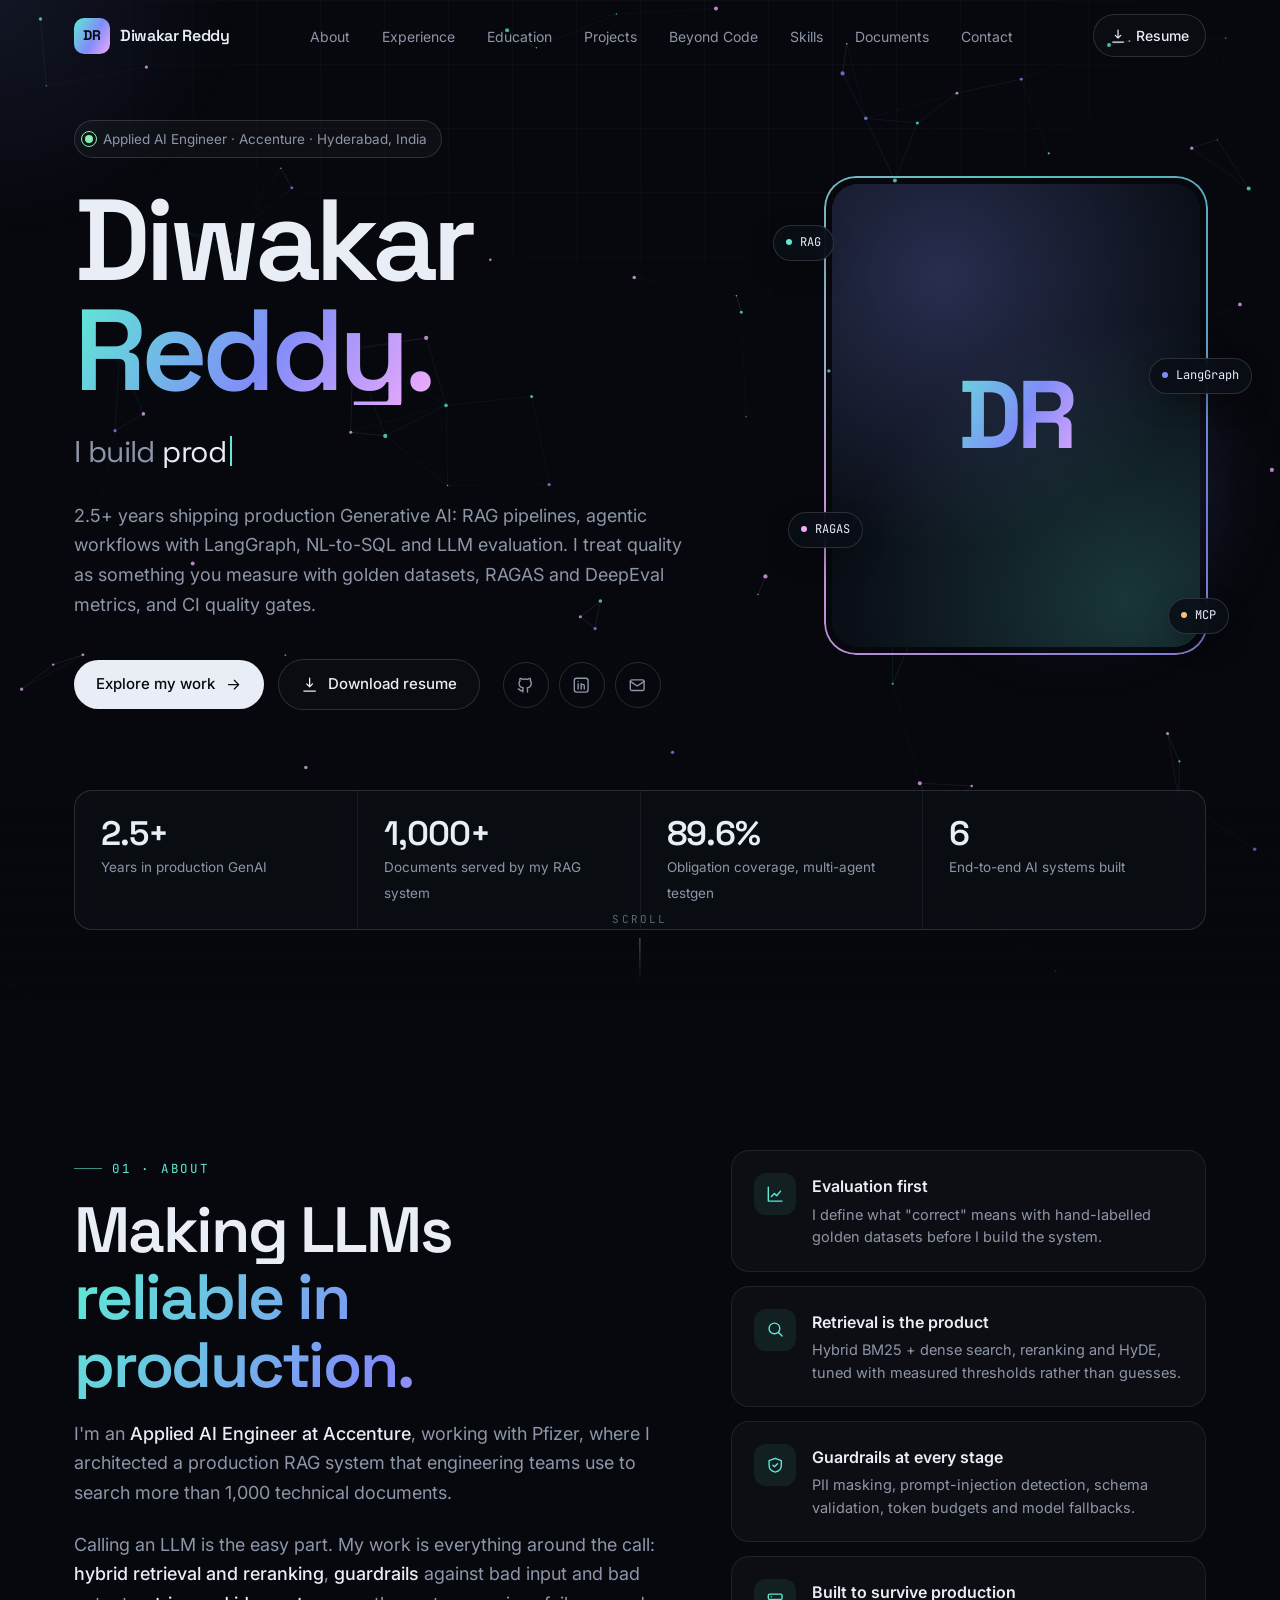
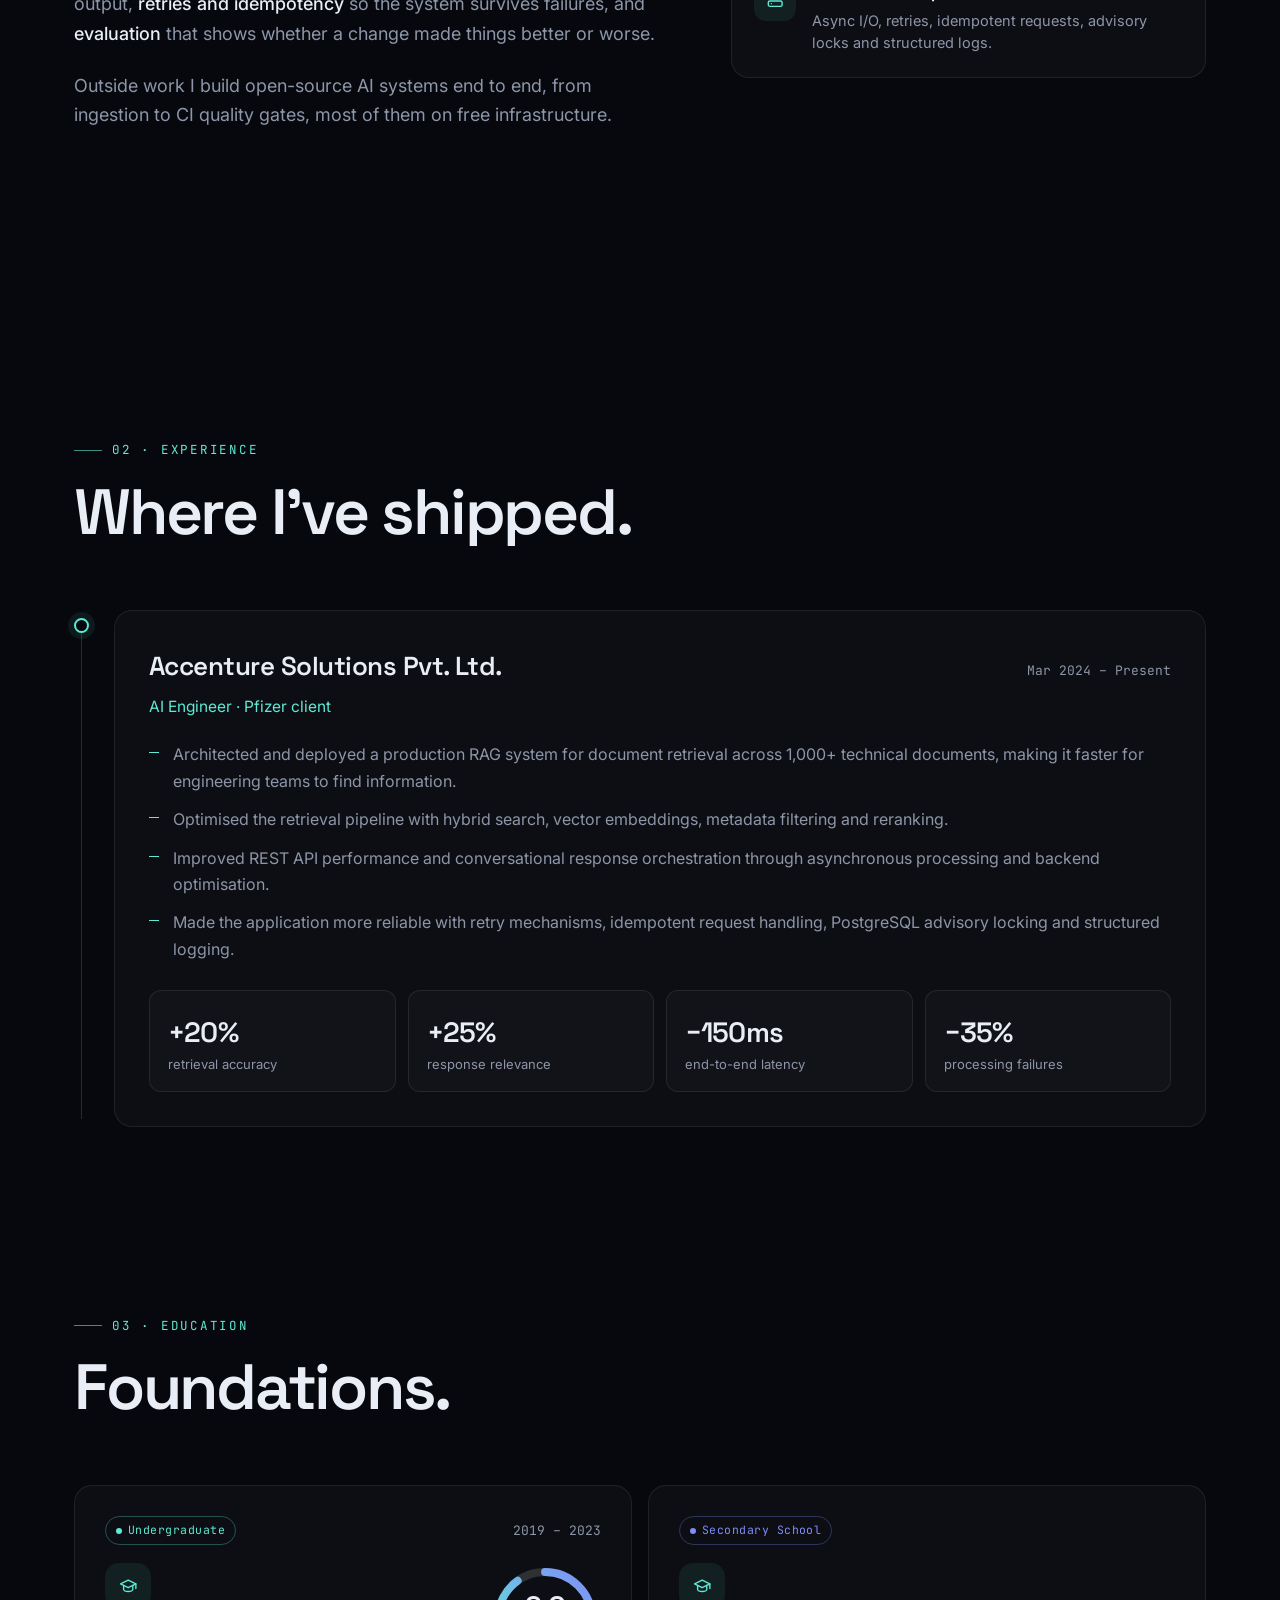
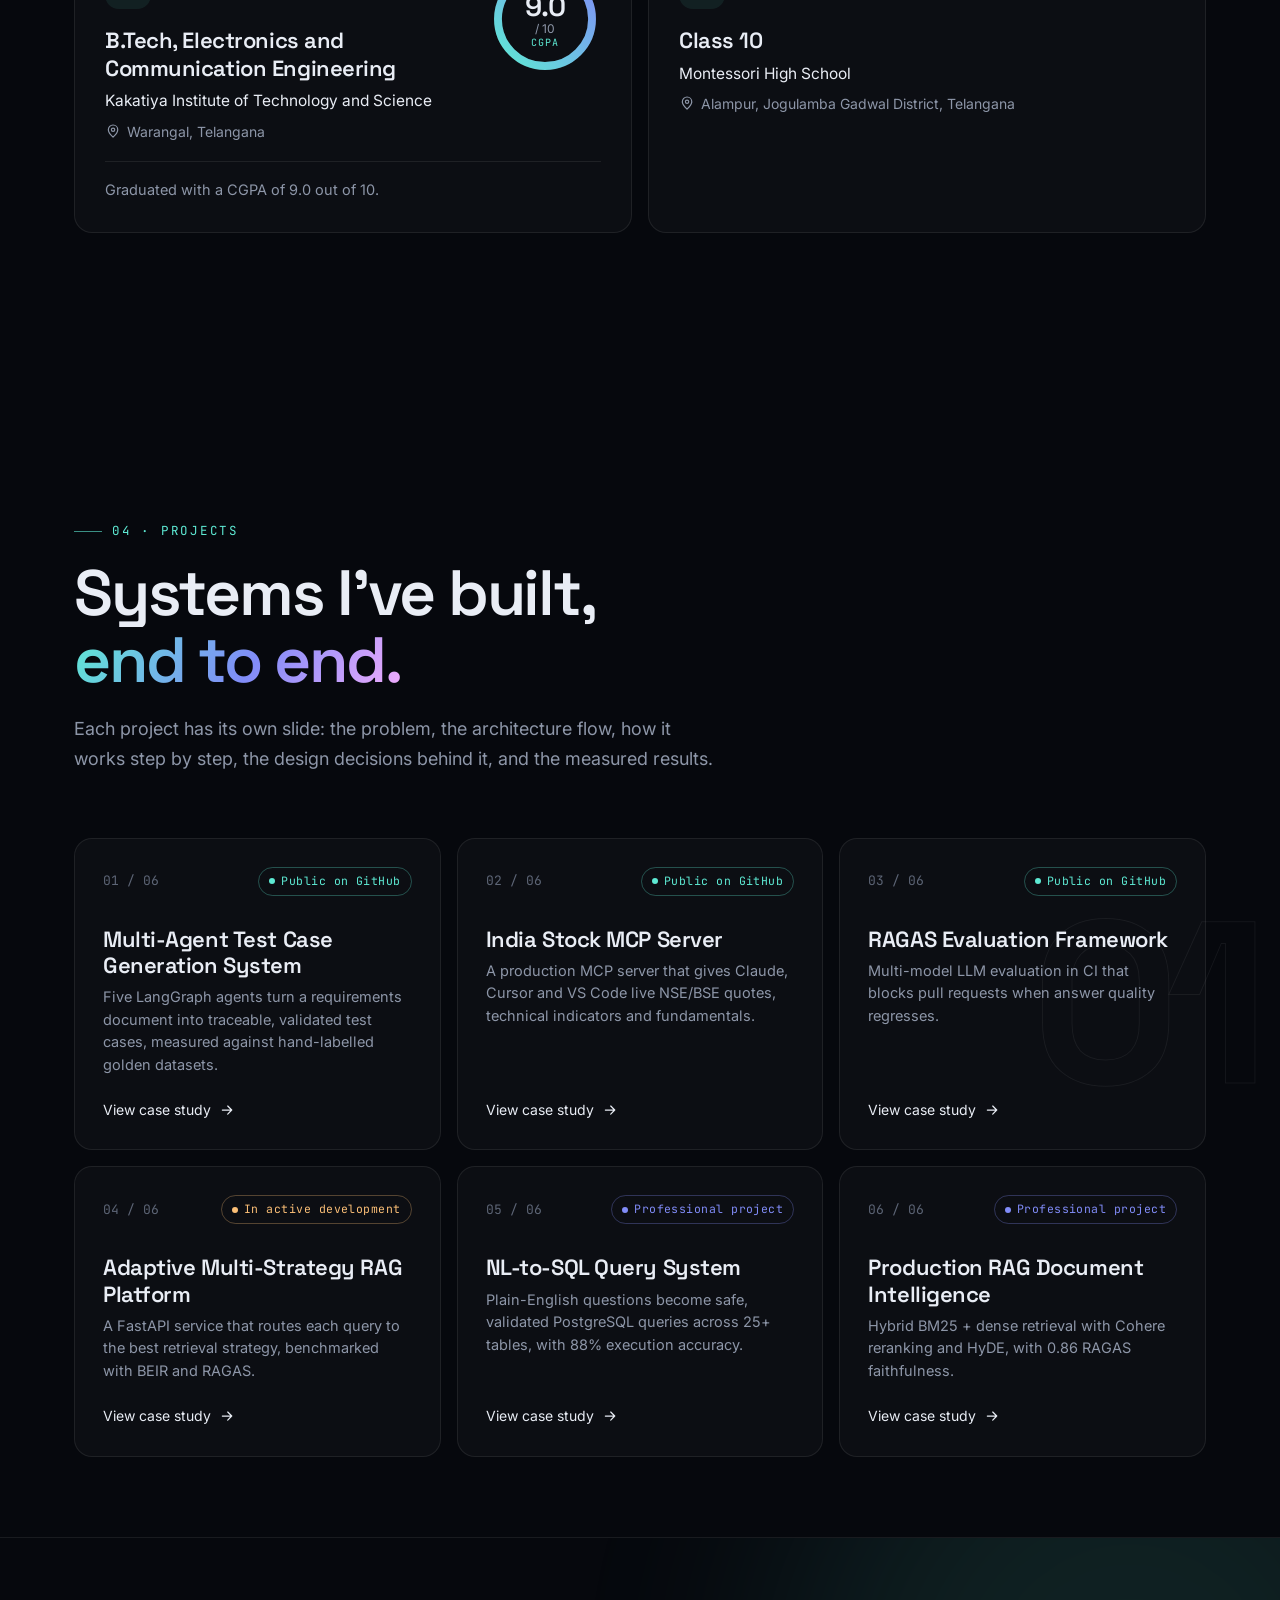
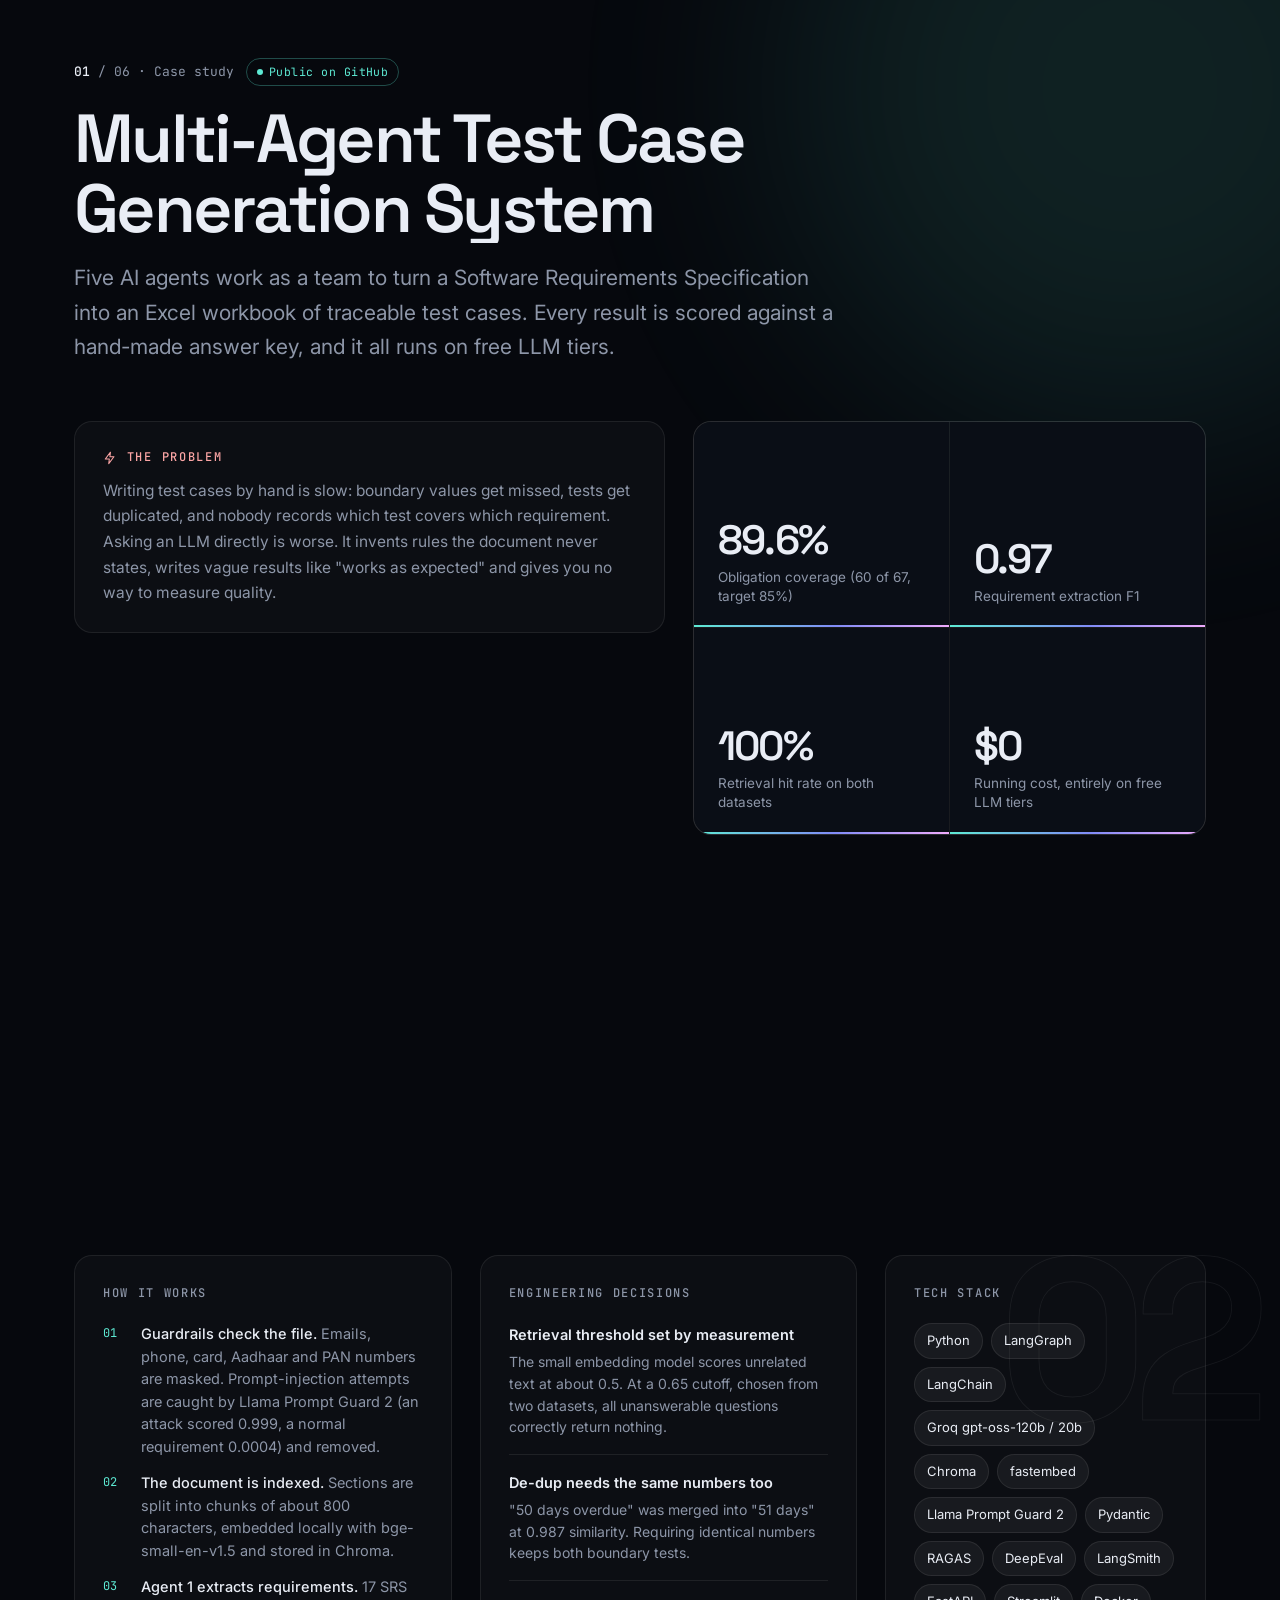
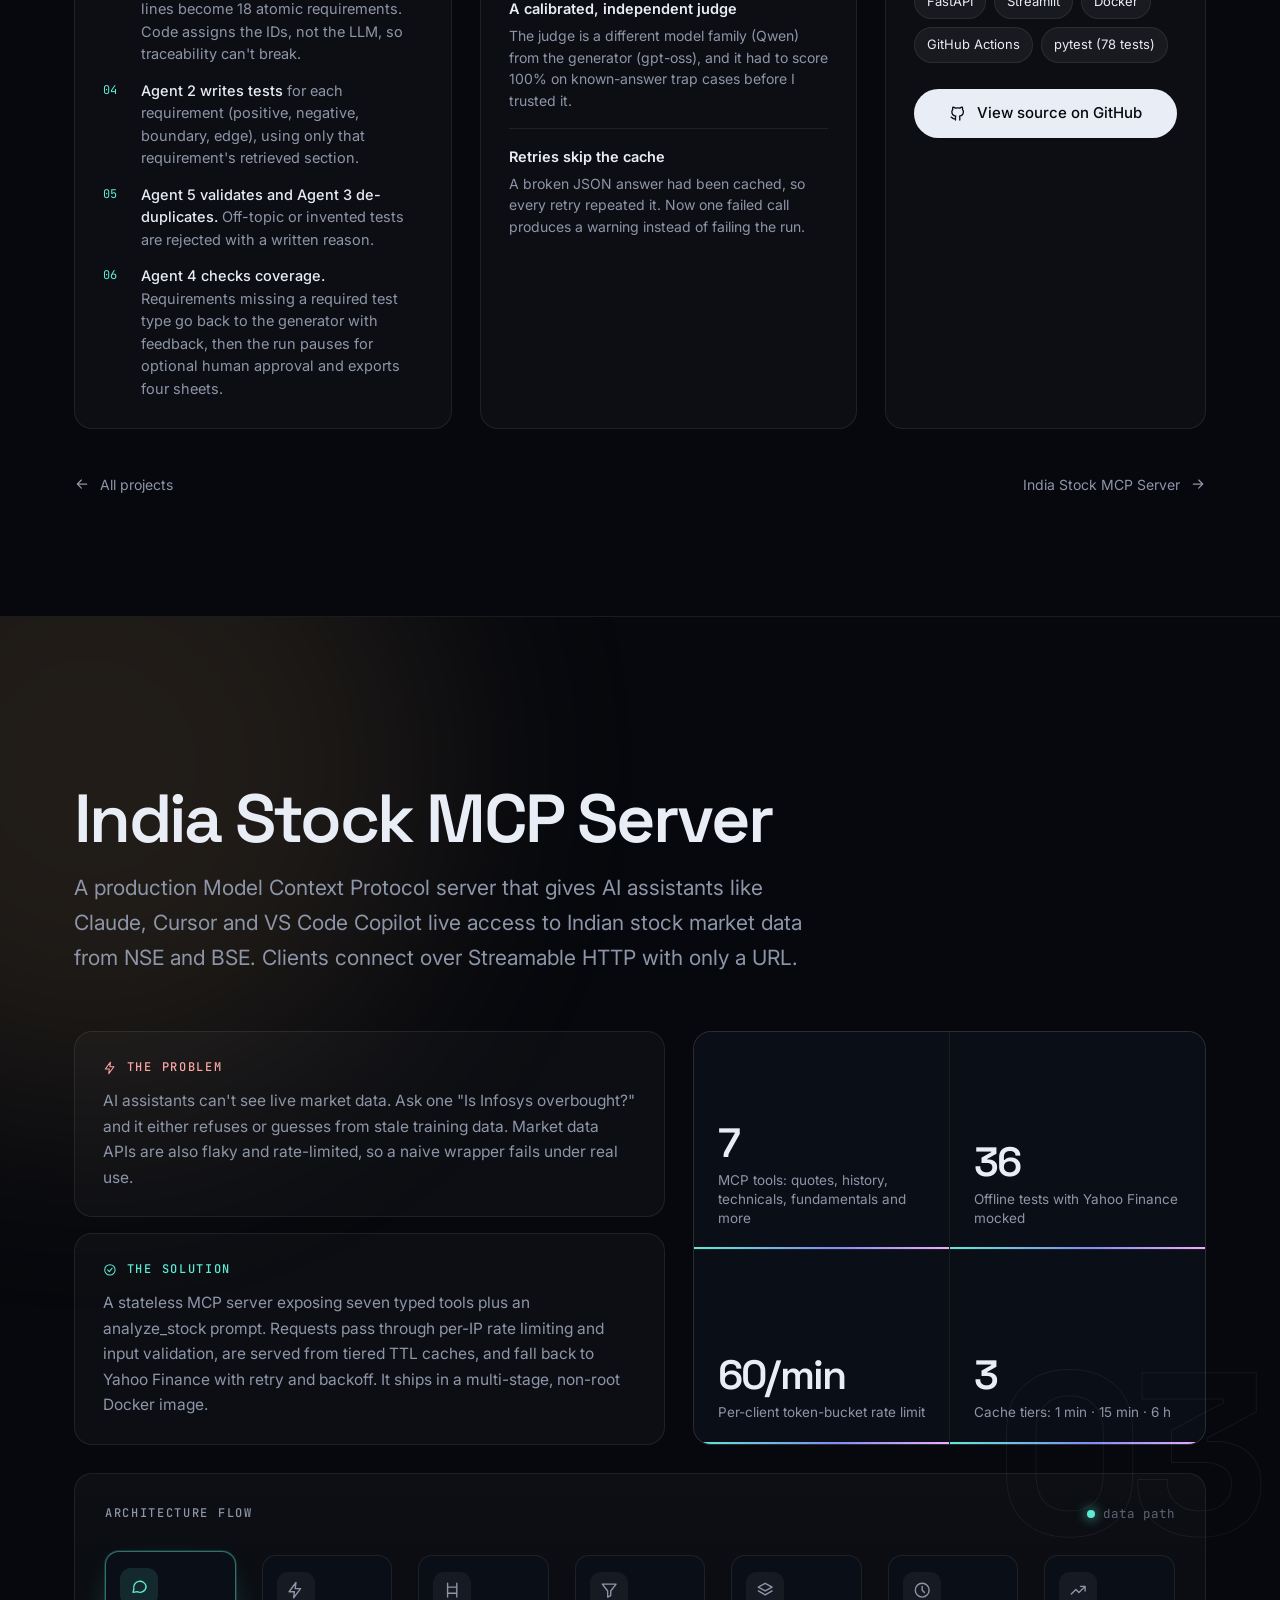
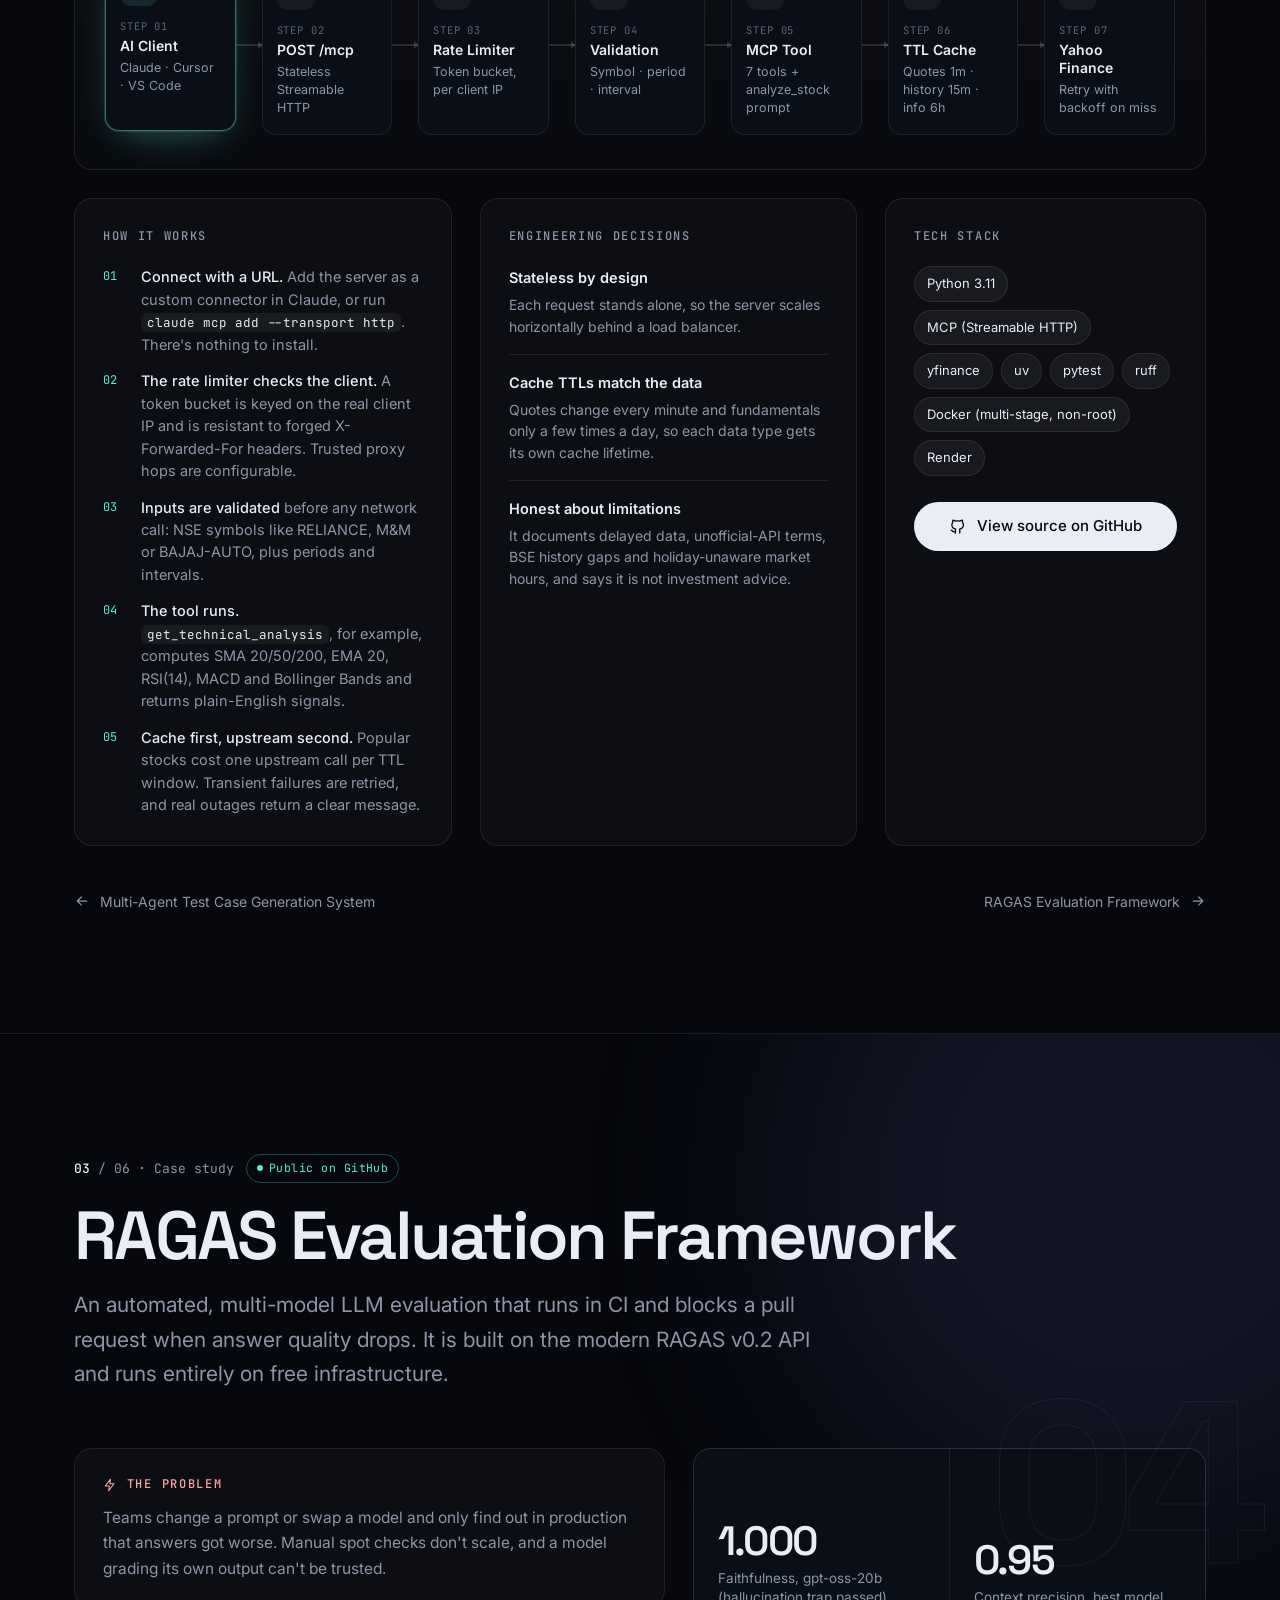
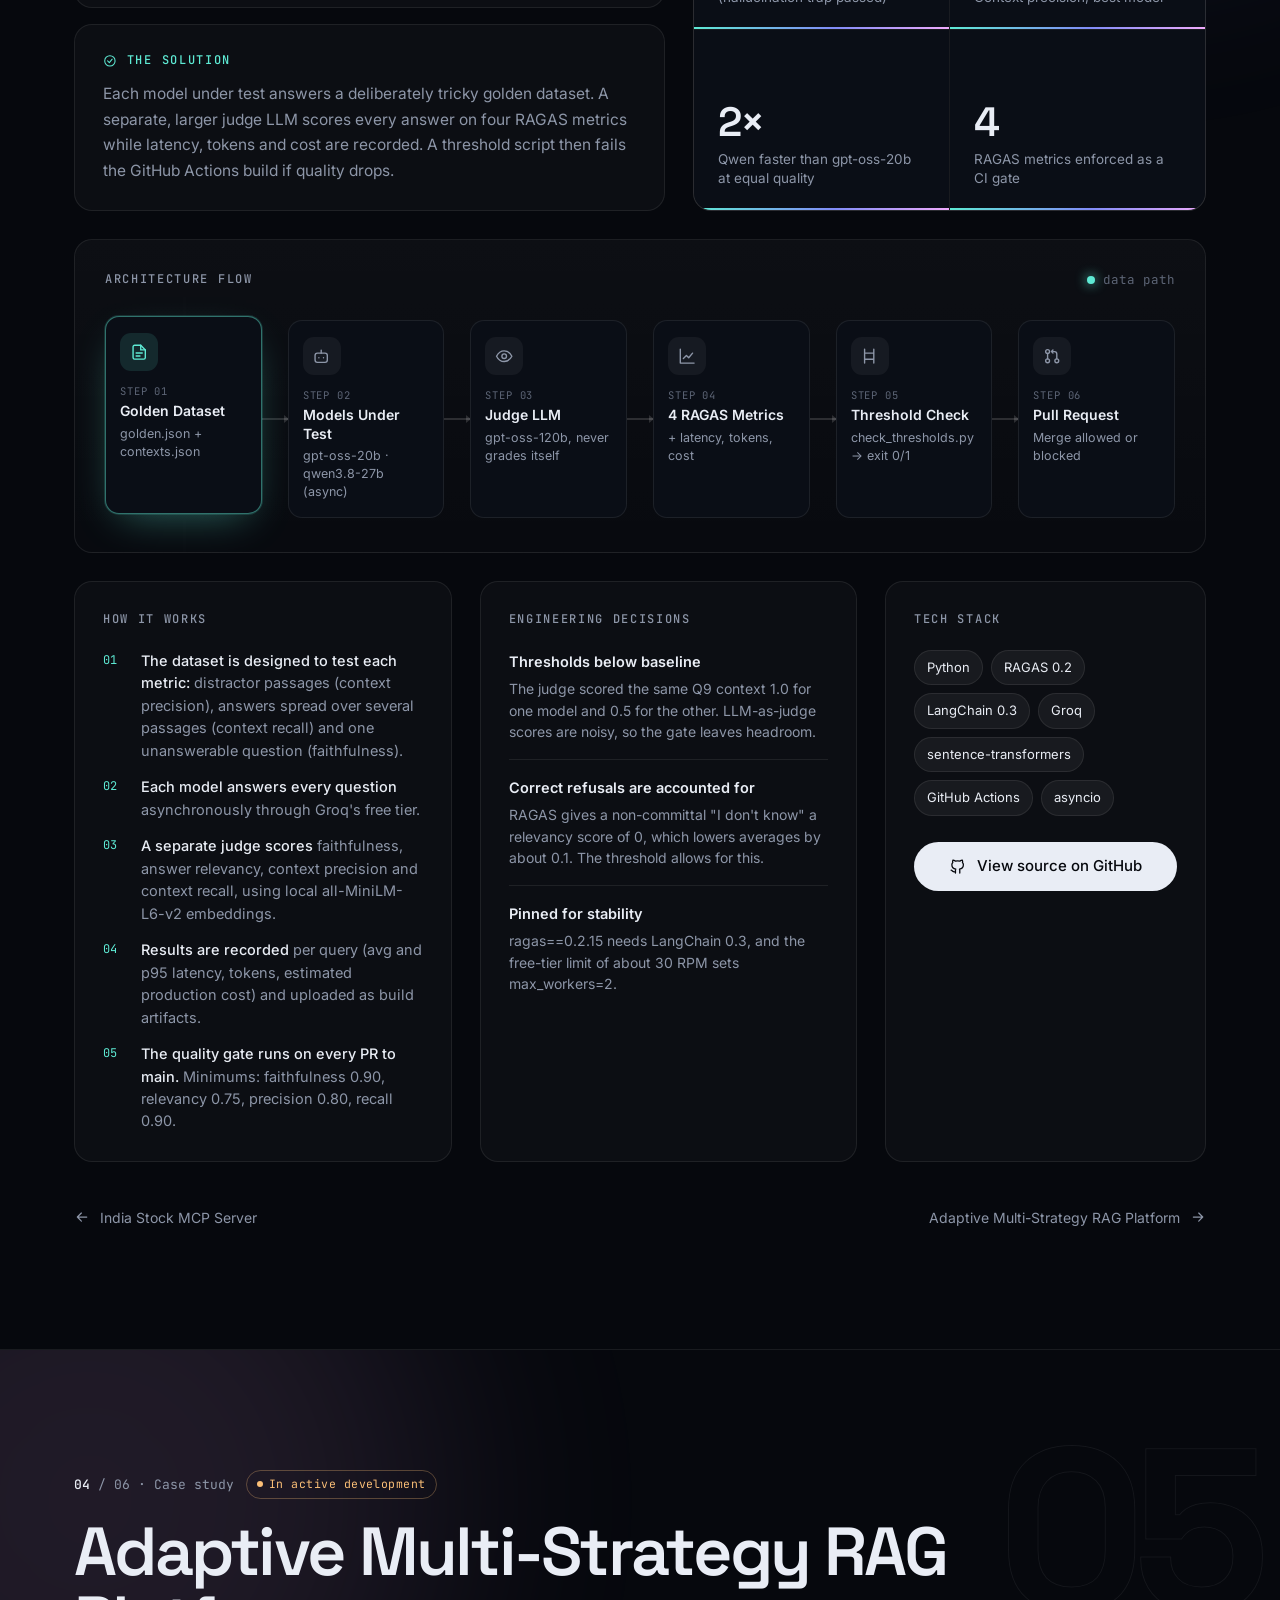
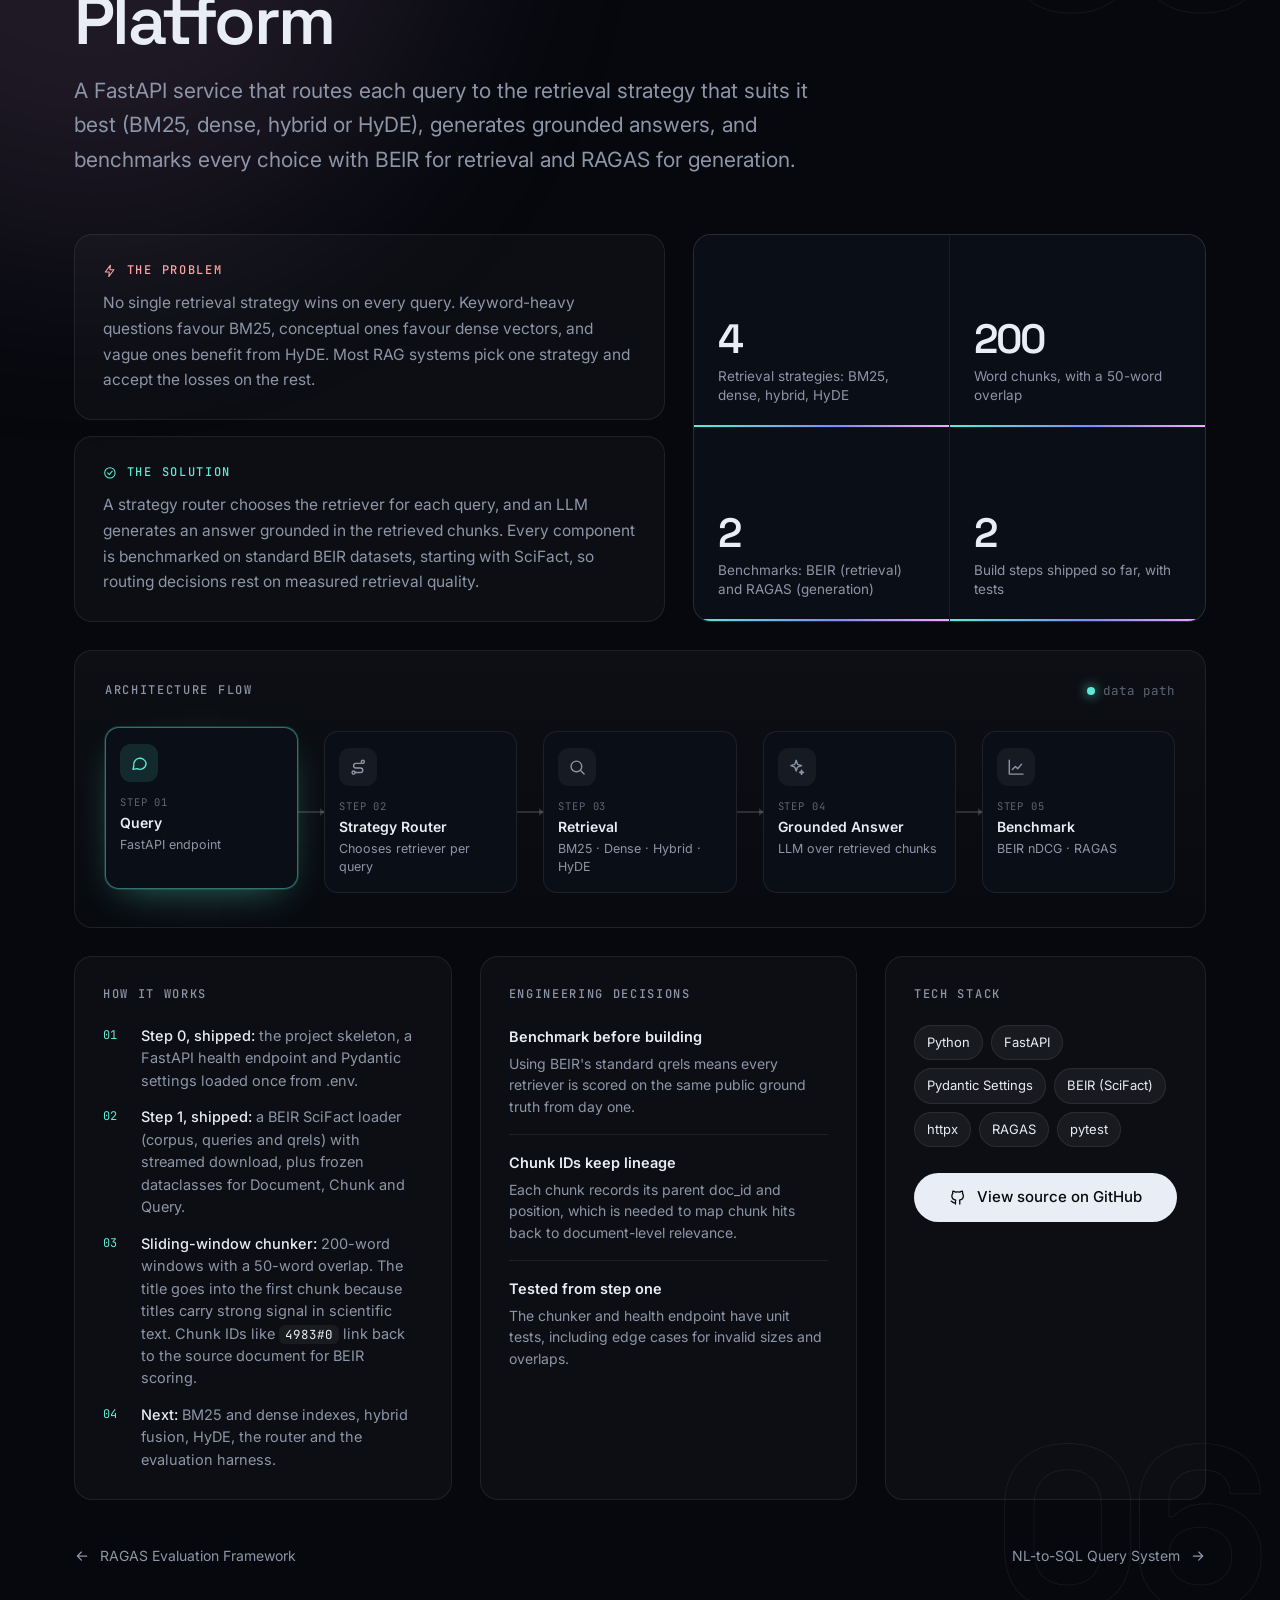
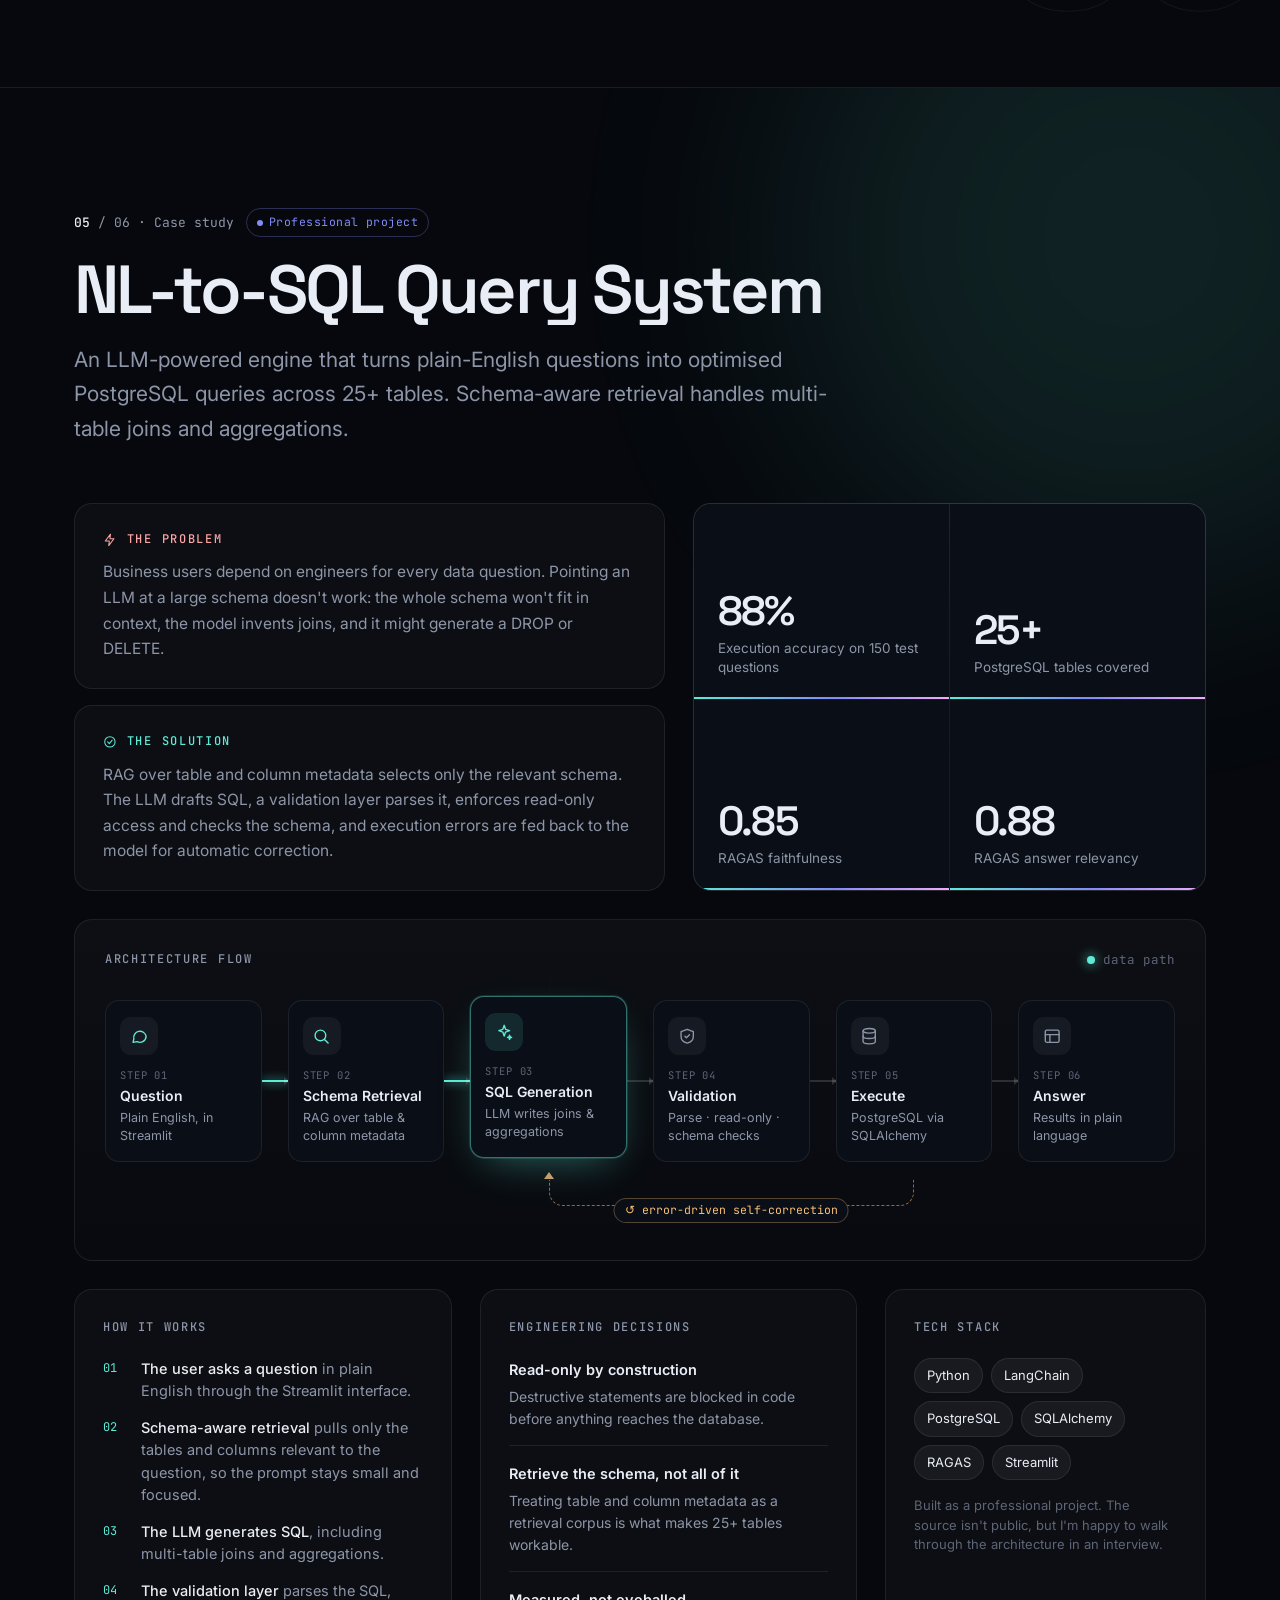
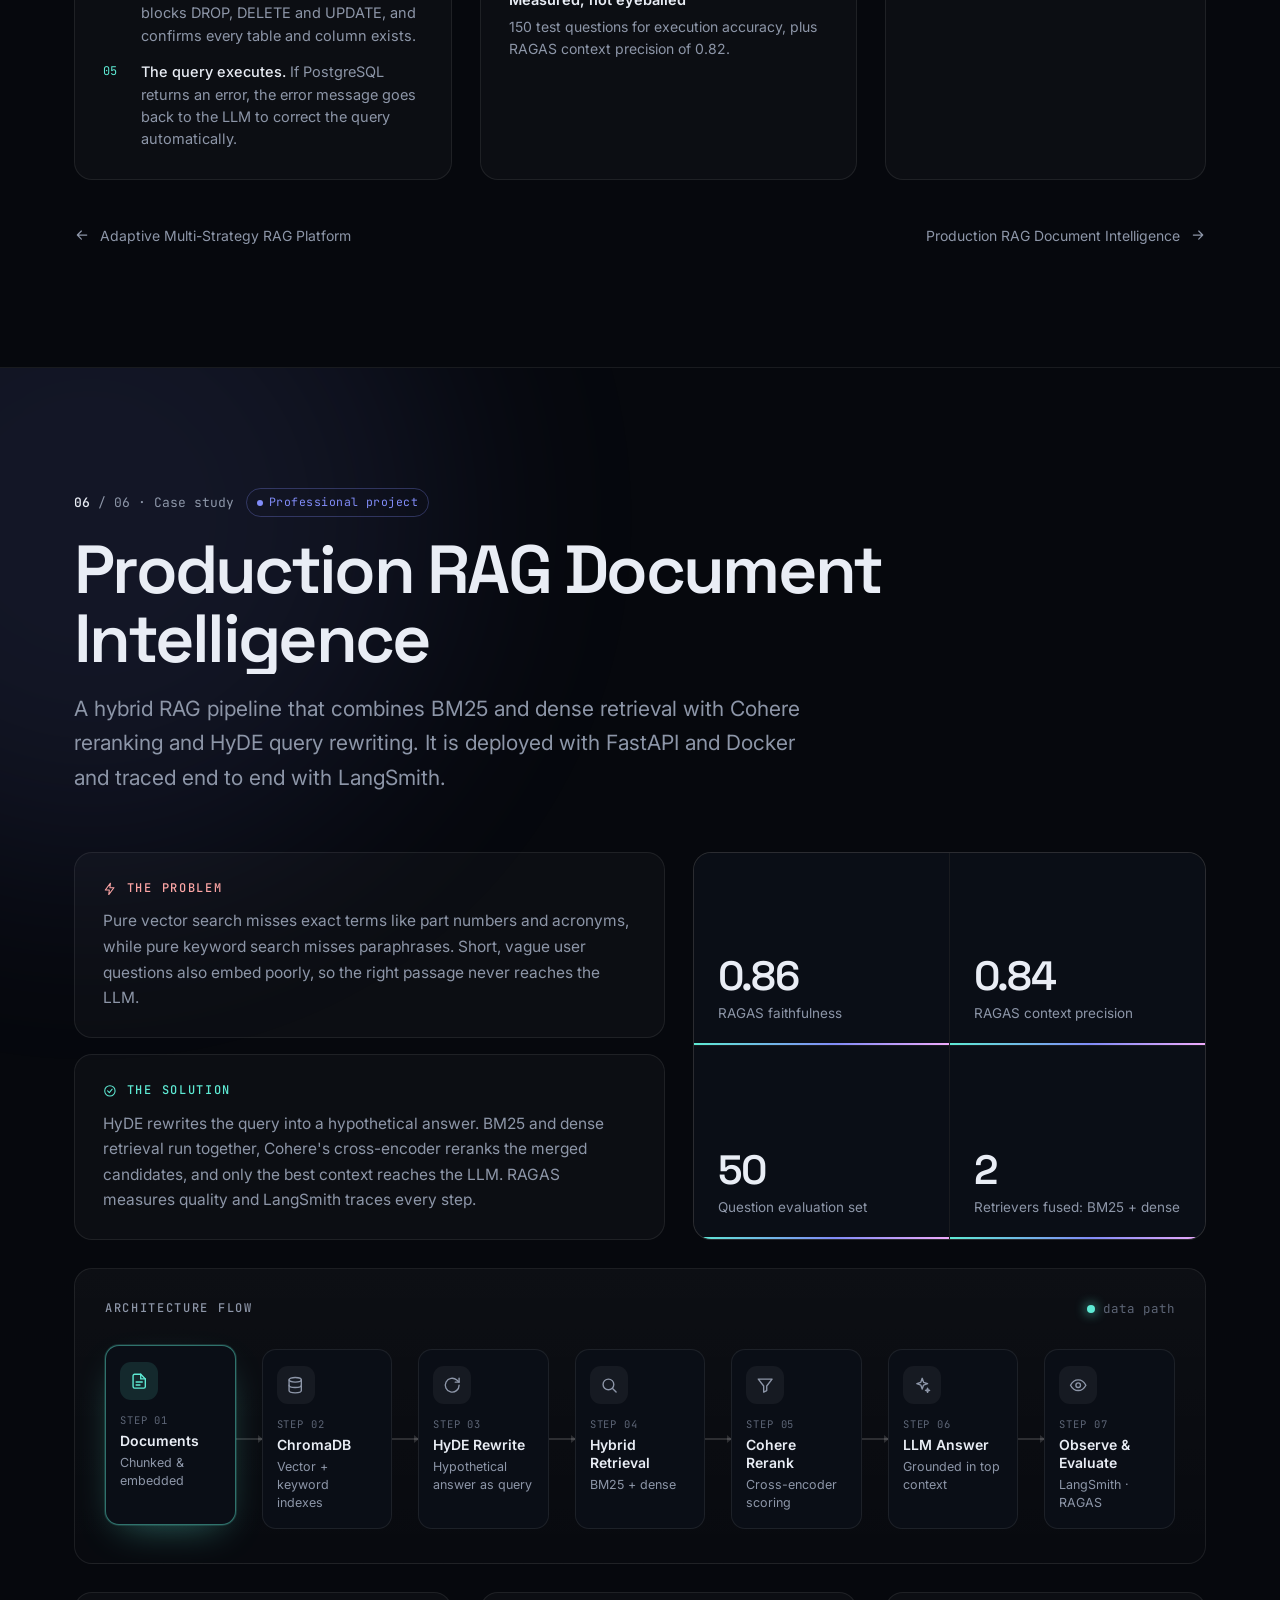
==== index.html @ 5d6c44bc "Add personal portfolio site Animated single-page portfolio with per-project case-study slides, educa" ====
<!doctype html>
<html lang="en">
<head>
  <meta charset="utf-8" />
  <meta name="viewport" content="width=device-width, initial-scale=1" />
  <title>Diwakar Reddy | Applied AI Engineer</title>
  <meta name="description" content="Diwakar Reddy, Applied AI Engineer building production RAG pipelines, agentic AI workflows, NL-to-SQL and LLM evaluation systems." />
  <meta property="og:title" content="Diwakar Reddy | Applied AI Engineer" />
  <meta property="og:description" content="Production RAG, multi-agent systems and evaluation-driven LLM engineering." />
  <meta name="theme-color" content="#06080d" />
  <link rel="icon" href="data:image/svg+xml,%3Csvg xmlns='http://www.w3.org/2000/svg' viewBox='0 0 64 64'%3E%3Cdefs%3E%3ClinearGradient id='g' x1='0' y1='0' x2='1' y2='1'%3E%3Cstop offset='0' stop-color='%235eead4'/%3E%3Cstop offset='1' stop-color='%23818cf8'/%3E%3C/linearGradient%3E%3C/defs%3E%3Crect width='64' height='64' rx='16' fill='url(%23g)'/%3E%3Ctext x='32' y='42' font-family='Arial' font-weight='700' font-size='26' text-anchor='middle' fill='%2306080d'%3EDR%3C/text%3E%3C/svg%3E" />
  <link rel="preconnect" href="https://fonts.googleapis.com" />
  <link rel="preconnect" href="https://fonts.gstatic.com" crossorigin />
  <link href="https://fonts.googleapis.com/css2?family=Inter:wght@400;500;600&family=JetBrains+Mono:wght@400;500&family=Space+Grotesk:wght@500;600;700&display=swap" rel="stylesheet" />
  <link rel="stylesheet" href="styles.css" />
  <link rel="stylesheet" href="editor.css" />
</head>
<body class="loading">

  <div class="preloader" id="preloader" aria-hidden="true">
    <div class="preloader-inner">
      <div class="preloader-mark grad-text" id="preloader-mark"></div>
      <div class="preloader-bar"><i></i></div>
    </div>
  </div>

  <div class="progress" id="progress"></div>
  <div class="bg-grid"></div>
  <div class="cursor-glow" id="cursor-glow"></div>

  <header class="nav" id="nav">
    <div class="container nav-inner">
      <a href="#top" class="logo" id="logo"></a>
      <ul class="nav-links" id="nav-links">
        <li><a href="#about">About</a></li>
        <li><a href="#experience">Experience</a></li>
        <li><a href="#education">Education</a></li>
        <li><a href="#projects">Projects</a></li>
        <li><a href="#beyond">Beyond Code</a></li>
        <li><a href="#skills">Skills</a></li>
        <li><a href="#documents">Documents</a></li>
        <li><a href="#contact">Contact</a></li>
      </ul>
      <div class="nav-cta">
        <a class="btn btn-ghost btn-sm magnetic" id="nav-resume" download>
          <svg class="icon" viewBox="0 0 24 24"><use href="#i-download"/></svg> Resume
        </a>
        <button class="menu-btn" id="menu-btn" aria-label="Open menu" aria-expanded="false"><span></span><span></span></button>
      </div>
    </div>
  </header>

  <!-- Every section below is filled in from content.js by script.js -->
  <main id="top">
    <section class="hero" id="hero" data-edit="profile">
      <canvas id="hero-canvas" aria-hidden="true"></canvas>
      <div class="container" id="hero-content"></div>
      <div class="scroll-hint">SCROLL<i></i></div>
    </section>

    <section class="section" id="about" data-edit="about"><div class="container" id="about-content"></div></section>
    <section class="section" id="experience" data-edit="experience"><div class="container" id="experience-content"></div></section>
    <section class="section" id="education" data-edit="education" style="padding-top: 40px"><div class="container" id="education-content"></div></section>
    <section class="section" id="projects" data-edit="projects" style="padding-bottom: 80px"><div class="container" id="projects-content"></div></section>
    <div id="project-slides"></div>
    <section class="section beyond" id="beyond" data-edit="beyond"><div class="container" id="beyond-content"></div></section>
    <section class="section" id="skills" data-edit="skills"><div class="container" id="skills-content"></div><div class="marquee" aria-hidden="true"><div class="marquee-track" id="marquee"></div></div></section>
    <section class="section" id="certs" data-edit="certifications" style="padding-top: 40px"><div class="container" id="certs-content"></div></section>
    <section class="section" id="documents" data-edit="documents" style="padding-top: 40px"><div class="container" id="documents-content"></div></section>
    <section class="contact" id="contact" data-edit="contact"><div class="container" id="contact-content"></div></section>
  </main>

  <footer>
    <div class="container">
      <span>© <span id="year"></span> <span id="footer-name"></span>. Built by hand with HTML, CSS and JavaScript.</span>
      <span class="mono" id="footer-loc"></span>
    </div>
  </footer>

  <nav class="dots" id="dots" aria-label="Project slides"></nav>
  <div class="toast" id="toast"></div>

  <!-- PDF viewer -->
  <div class="viewer" id="viewer" role="dialog" aria-modal="true" aria-labelledby="viewer-title" hidden>
    <div class="viewer-backdrop" data-close></div>
    <div class="viewer-box">
      <div class="viewer-head">
        <strong id="viewer-title"></strong>
        <div class="viewer-actions">
          <a class="btn btn-ghost btn-sm" id="viewer-open" target="_blank" rel="noopener"><svg class="icon" viewBox="0 0 24 24"><use href="#i-ext"/></svg> New tab</a>
          <a class="btn btn-primary btn-sm" id="viewer-download" download><svg class="icon" viewBox="0 0 24 24"><use href="#i-download"/></svg> Download</a>
          <button class="viewer-close" data-close aria-label="Close viewer"><svg class="icon" viewBox="0 0 24 24"><use href="#i-x"/></svg></button>
        </div>
      </div>
      <iframe id="viewer-frame" title="Document preview"></iframe>
    </div>
  </div>

  <!-- Icon sprite -->
  <svg width="0" height="0" style="position:absolute" aria-hidden="true">
    <symbol id="i-doc" viewBox="0 0 24 24"><path d="M14 3H6a2 2 0 0 0-2 2v14a2 2 0 0 0 2 2h12a2 2 0 0 0 2-2V9z"/><path d="M14 3v6h6M8 13h8M8 17h5"/></symbol>
    <symbol id="i-shield" viewBox="0 0 24 24"><path d="M12 3l8 3v6c0 5-3.5 8-8 9-4.5-1-8-4-8-9V6z"/><path d="M9 12l2 2 4-4"/></symbol>
    <symbol id="i-db" viewBox="0 0 24 24"><ellipse cx="12" cy="5" rx="8" ry="3"/><path d="M4 5v14c0 1.7 3.6 3 8 3s8-1.3 8-3V5"/><path d="M4 12c0 1.7 3.6 3 8 3s8-1.3 8-3"/></symbol>
    <symbol id="i-search" viewBox="0 0 24 24"><circle cx="11" cy="11" r="7"/><path d="M21 21l-4.3-4.3"/></symbol>
    <symbol id="i-bot" viewBox="0 0 24 24"><rect x="4" y="8" width="16" height="12" rx="3"/><path d="M12 4v4M9 14h.01M15 14h.01"/></symbol>
    <symbol id="i-layers" viewBox="0 0 24 24"><path d="M12 3l9 5-9 5-9-5z"/><path d="M3 13l9 5 9-5"/></symbol>
    <symbol id="i-check" viewBox="0 0 24 24"><circle cx="12" cy="12" r="9"/><path d="M8 12l3 3 5-6"/></symbol>
    <symbol id="i-copy" viewBox="0 0 24 24"><rect x="9" y="9" width="12" height="12" rx="2"/><path d="M5 15V5a2 2 0 0 1 2-2h10"/></symbol>
    <symbol id="i-chart" viewBox="0 0 24 24"><path d="M3 3v18h18"/><path d="M7 15l4-4 3 3 5-6"/></symbol>
    <symbol id="i-server" viewBox="0 0 24 24"><rect x="3" y="4" width="18" height="7" rx="2"/><rect x="3" y="13" width="18" height="7" rx="2"/><path d="M7 7.5h.01M7 16.5h.01"/></symbol>
    <symbol id="i-zap" viewBox="0 0 24 24"><path d="M13 2L4 14h7l-1 8 9-12h-7z"/></symbol>
    <symbol id="i-user" viewBox="0 0 24 24"><circle cx="12" cy="8" r="4"/><path d="M4 21c0-4 3.6-7 8-7s8 3 8 7"/></symbol>
    <symbol id="i-clock" viewBox="0 0 24 24"><circle cx="12" cy="12" r="9"/><path d="M12 7v5l3 3"/></symbol>
    <symbol id="i-github" viewBox="0 0 24 24"><path d="M9 19c-4 1.5-4-2-6-2m12 4v-3.5c0-1 .1-1.4-.5-2 2.8-.3 5.5-1.4 5.5-6a4.6 4.6 0 0 0-1.3-3.2 4.2 4.2 0 0 0-.1-3.2s-1.1-.3-3.5 1.3a12 12 0 0 0-6.2 0C6.5 2.8 5.4 3.1 5.4 3.1a4.2 4.2 0 0 0-.1 3.2A4.6 4.6 0 0 0 4 9.5c0 4.6 2.7 5.7 5.5 6-.6.6-.6 1.2-.5 2V21"/></symbol>
    <symbol id="i-linkedin" viewBox="0 0 24 24"><rect x="3" y="3" width="18" height="18" rx="3"/><path d="M8 10v7M8 7h.01M12 17v-4a2 2 0 0 1 4 0v4M12 10v7"/></symbol>
    <symbol id="i-mail" viewBox="0 0 24 24"><rect x="3" y="5" width="18" height="14" rx="2"/><path d="M3 7l9 6 9-6"/></symbol>
    <symbol id="i-download" viewBox="0 0 24 24"><path d="M12 3v12m0 0l-4-4m4 4l4-4M4 21h16"/></symbol>
    <symbol id="i-arrow" viewBox="0 0 24 24"><path d="M5 12h14M13 6l6 6-6 6"/></symbol>
    <symbol id="i-ext" viewBox="0 0 24 24"><path d="M14 4h6v6M20 4l-9 9M18 14v5a1 1 0 0 1-1 1H5a1 1 0 0 1-1-1V7a1 1 0 0 1 1-1h5"/></symbol>
    <symbol id="i-code" viewBox="0 0 24 24"><path d="M8 6l-6 6 6 6M16 6l6 6-6 6"/></symbol>
    <symbol id="i-leaf" viewBox="0 0 24 24"><path d="M5 21c0-9 5-15 16-16-1 11-7 16-16 16z"/><path d="M5 21l8-8"/></symbol>
    <symbol id="i-trend" viewBox="0 0 24 24"><path d="M3 17l6-6 4 4 8-8M15 7h6v6"/></symbol>
    <symbol id="i-award" viewBox="0 0 24 24"><circle cx="12" cy="9" r="6"/><path d="M8.5 14L7 22l5-3 5 3-1.5-8"/></symbol>
    <symbol id="i-route" viewBox="0 0 24 24"><circle cx="6" cy="19" r="2"/><circle cx="18" cy="5" r="2"/><path d="M8 19h7a3 3 0 0 0 0-6H9a3 3 0 0 1 0-6h7"/></symbol>
    <symbol id="i-filter" viewBox="0 0 24 24"><path d="M3 4h18l-7 9v6l-4 2v-8z"/></symbol>
    <symbol id="i-spark" viewBox="0 0 24 24"><path d="M12 3l1.8 5.2L19 10l-5.2 1.8L12 17l-1.8-5.2L5 10l5.2-1.8z"/><path d="M19 16l.7 2 2 .7-2 .7-.7 2-.7-2-2-.7 2-.7z"/></symbol>
    <symbol id="i-book" viewBox="0 0 24 24"><path d="M4 19V5a2 2 0 0 1 2-2h14v16H6a2 2 0 0 0-2 2zm0 0a2 2 0 0 0 2 2h14"/></symbol>
    <symbol id="i-refresh" viewBox="0 0 24 24"><path d="M21 12a9 9 0 1 1-3-6.7L21 8"/><path d="M21 3v5h-5"/></symbol>
    <symbol id="i-gate" viewBox="0 0 24 24"><path d="M6 3v18M18 3v18M6 8h12M6 16h12"/></symbol>
    <symbol id="i-msg" viewBox="0 0 24 24"><path d="M21 12a8 8 0 0 1-11.6 7.1L4 20l1-4.6A8 8 0 1 1 21 12z"/></symbol>
    <symbol id="i-pr" viewBox="0 0 24 24"><circle cx="6" cy="6" r="2.5"/><circle cx="6" cy="18" r="2.5"/><circle cx="18" cy="18" r="2.5"/><path d="M6 8.5v7M18 15.5V9a3 3 0 0 0-3-3h-4M13 4l-2 2 2 2"/></symbol>
    <symbol id="i-table" viewBox="0 0 24 24"><rect x="3" y="4" width="18" height="16" rx="2"/><path d="M3 10h18M9 10v10"/></symbol>
    <symbol id="i-eye" viewBox="0 0 24 24"><path d="M2 12s3.6-7 10-7 10 7 10 7-3.6 7-10 7S2 12 2 12z"/><circle cx="12" cy="12" r="3"/></symbol>
    <symbol id="i-cap" viewBox="0 0 24 24"><path d="M2 9l10-5 10 5-10 5z"/><path d="M6 11v5c0 1.5 2.7 3 6 3s6-1.5 6-3v-5M22 9v6"/></symbol>
    <symbol id="i-pin" viewBox="0 0 24 24"><path d="M12 21s-7-6.2-7-11a7 7 0 0 1 14 0c0 4.8-7 11-7 11z"/><circle cx="12" cy="10" r="2.5"/></symbol>
    <symbol id="i-camera" viewBox="0 0 24 24"><path d="M4 8h3l2-3h6l2 3h3a1 1 0 0 1 1 1v10a1 1 0 0 1-1 1H4a1 1 0 0 1-1-1V9a1 1 0 0 1 1-1z"/><circle cx="12" cy="13.5" r="3.5"/></symbol>
    <symbol id="i-sun" viewBox="0 0 24 24"><circle cx="12" cy="12" r="4"/><path d="M12 2v2M12 20v2M4.9 4.9l1.4 1.4M17.7 17.7l1.4 1.4M2 12h2M20 12h2M4.9 19.1l1.4-1.4M17.7 6.3l1.4-1.4"/></symbol>
    <symbol id="i-heart" viewBox="0 0 24 24"><path d="M12 20s-8-4.6-8-10.5A4.5 4.5 0 0 1 12 7a4.5 4.5 0 0 1 8 2.5C20 15.4 12 20 12 20z"/></symbol>
    <symbol id="i-globe" viewBox="0 0 24 24"><circle cx="12" cy="12" r="9"/><path d="M3 12h18M12 3a14 14 0 0 1 0 18M12 3a14 14 0 0 0 0 18"/></symbol>
    <symbol id="i-music" viewBox="0 0 24 24"><path d="M9 18V5l11-2v13"/><circle cx="6" cy="18" r="3"/><circle cx="17" cy="16" r="3"/></symbol>
    <symbol id="i-edit" viewBox="0 0 24 24"><path d="M4 20h4L19 9l-4-4L4 16z"/><path d="M14 6l4 4"/></symbol>
    <symbol id="i-plus" viewBox="0 0 24 24"><path d="M12 5v14M5 12h14"/></symbol>
    <symbol id="i-trash" viewBox="0 0 24 24"><path d="M4 7h16M10 11v6M14 11v6M6 7l1 13h10l1-13M9 7V4h6v3"/></symbol>
    <symbol id="i-up" viewBox="0 0 24 24"><path d="M12 19V5M6 11l6-6 6 6"/></symbol>
    <symbol id="i-down" viewBox="0 0 24 24"><path d="M12 5v14M6 13l6 6 6-6"/></symbol>
    <symbol id="i-upload" viewBox="0 0 24 24"><path d="M12 21V9m0 0l-4 4m4-4l4 4M4 3h16"/></symbol>
    <symbol id="i-pdf" viewBox="0 0 24 24"><path d="M14 3H6a2 2 0 0 0-2 2v14a2 2 0 0 0 2 2h12a2 2 0 0 0 2-2V9z"/><path d="M14 3v6h6"/><path d="M8 17v-4h1.5a1.25 1.25 0 0 1 0 2.5H8M12.5 17v-4h1a2 2 0 0 1 0 4zM17 13h-1.5v4M15.5 15H17"/></symbol>
    <symbol id="i-folder" viewBox="0 0 24 24"><path d="M3 7a2 2 0 0 1 2-2h4l2 2h8a2 2 0 0 1 2 2v8a2 2 0 0 1-2 2H5a2 2 0 0 1-2-2z"/></symbol>
    <symbol id="i-x" viewBox="0 0 24 24"><path d="M6 6l12 12M18 6L6 18"/></symbol>
  </svg>

  <script src="content.js"></script>
  <script src="script.js"></script>
  <script src="editor.js"></script>
</body>
</html>
---- styles.css ----
/* =========================================================
   Diwakar Reddy — Portfolio
   ========================================================= */
:root {
  --bg: #06080d;
  --bg-2: #0a0e16;
  --surface: rgba(255, 255, 255, 0.028);
  --surface-2: rgba(255, 255, 255, 0.05);
  --line: rgba(255, 255, 255, 0.08);
  --line-2: rgba(255, 255, 255, 0.14);
  --text: #e9edf5;
  --muted: #8d96a8;
  --dim: #5d6576;
  --accent: #5eead4;
  --accent-2: #818cf8;
  --accent-3: #f0abfc;
  --warm: #fbbf77;
  --leaf: #86efac;
  --grad: linear-gradient(120deg, var(--accent) 0%, var(--accent-2) 55%, var(--accent-3) 100%);
  --radius: 18px;
  --radius-sm: 12px;
  --maxw: 1180px;
  --ease: cubic-bezier(0.22, 1, 0.36, 1);
  --font: "Inter", system-ui, -apple-system, "Segoe UI", sans-serif;
  --display: "Space Grotesk", var(--font);
  --mono: "JetBrains Mono", ui-monospace, "Cascadia Code", monospace;
}

*, *::before, *::after { box-sizing: border-box; }
html { scroll-behavior: smooth; -webkit-text-size-adjust: 100%; }
body {
  margin: 0;
  background: var(--bg);
  color: var(--text);
  font-family: var(--font);
  font-size: 16px;
  line-height: 1.65;
  -webkit-font-smoothing: antialiased;
  overflow-x: hidden;
}
body.loading { overflow: hidden; }
img, svg { display: block; }
a { color: inherit; text-decoration: none; }
button { font: inherit; color: inherit; background: none; border: 0; cursor: pointer; }
::selection { background: rgba(94, 234, 212, 0.25); }

.container { width: 100%; max-width: var(--maxw); margin: 0 auto; padding: 0 24px; }
.mono { font-family: var(--mono); }
.grad-text { background: var(--grad); -webkit-background-clip: text; background-clip: text; color: transparent; }
.icon { width: 1.15em; height: 1.15em; fill: none; stroke: currentColor; stroke-width: 1.8; stroke-linecap: round; stroke-linejoin: round; flex-shrink: 0; }

/* ---------- Background grain + grid ---------- */
.bg-grid {
  position: fixed; inset: 0; z-index: -2; pointer-events: none;
  background-image:
    linear-gradient(rgba(255,255,255,0.025) 1px, transparent 1px),
    linear-gradient(90deg, rgba(255,255,255,0.025) 1px, transparent 1px);
  background-size: 64px 64px;
  mask-image: radial-gradient(ellipse 80% 60% at 50% 0%, #000 30%, transparent 75%);
}
.cursor-glow {
  position: fixed; top: 0; left: 0; width: 520px; height: 520px; border-radius: 50%;
  pointer-events: none; z-index: -1;
  background: radial-gradient(circle, rgba(129, 140, 248, 0.10), transparent 65%);
  transform: translate(-50%, -50%);
  transition: opacity 0.4s;
}

/* ---------- Preloader ---------- */
.preloader {
  position: fixed; inset: 0; z-index: 1000; background: var(--bg);
  display: grid; place-items: center;
  transition: opacity 0.7s var(--ease), visibility 0.7s;
}
.preloader.done { opacity: 0; visibility: hidden; }
.preloader-inner { text-align: center; }
.preloader-mark {
  font-family: var(--display); font-weight: 700; font-size: 56px; letter-spacing: -0.04em;
  display: flex; gap: 2px; justify-content: center;
}
.preloader-mark span { display: inline-block; opacity: 0; transform: translateY(24px); animation: rise 0.7s var(--ease) forwards; }
.preloader-mark span:nth-child(2) { animation-delay: 0.08s; }
.preloader-bar { width: 160px; height: 2px; background: var(--line); margin: 18px auto 0; overflow: hidden; border-radius: 2px; }
.preloader-bar i { display: block; height: 100%; width: 0; background: var(--grad); animation: load 1s var(--ease) 0.15s forwards; }
@keyframes rise { to { opacity: 1; transform: none; } }
@keyframes load { to { width: 100%; } }

/* ---------- Scroll progress ---------- */
.progress { position: fixed; top: 0; left: 0; height: 2px; width: 100%; z-index: 200; transform-origin: 0 50%; transform: scaleX(0); background: var(--grad); }

/* ---------- Nav ---------- */
.nav {
  position: fixed; top: 0; left: 0; right: 0; z-index: 100;
  transition: background 0.4s, border-color 0.4s, transform 0.5s var(--ease);
  border-bottom: 1px solid transparent;
}
.nav.scrolled { background: rgba(6, 8, 13, 0.72); backdrop-filter: blur(14px); -webkit-backdrop-filter: blur(14px); border-bottom-color: var(--line); }
.nav.hidden { transform: translateY(-100%); }
.nav-inner { display: flex; align-items: center; justify-content: space-between; height: 72px; }
.logo { display: flex; align-items: center; gap: 10px; font-family: var(--display); font-weight: 600; letter-spacing: -0.02em; }
.logo-mark {
  width: 36px; height: 36px; border-radius: 10px; display: grid; place-items: center;
  font-size: 14px; font-weight: 700; color: var(--bg); background: var(--grad);
}
.nav-links { display: flex; gap: 4px; list-style: none; margin: 0; padding: 0; }
.nav-links a {
  font-size: 14px; color: var(--muted); padding: 8px 14px; border-radius: 999px; transition: color 0.25s, background 0.25s;
}
.nav-links a:hover, .nav-links a.active { color: var(--text); background: var(--surface-2); }
.nav-cta { display: flex; align-items: center; gap: 10px; }
.menu-btn { display: none; width: 42px; height: 42px; border-radius: 12px; border: 1px solid var(--line); position: relative; }
.menu-btn span { position: absolute; left: 12px; right: 12px; height: 1.5px; background: var(--text); transition: transform 0.35s var(--ease), opacity 0.2s; }
.menu-btn span:nth-child(1) { top: 16px; }
.menu-btn span:nth-child(2) { top: 24px; }
.menu-open .menu-btn span:nth-child(1) { transform: translateY(4px) rotate(45deg); }
.menu-open .menu-btn span:nth-child(2) { transform: translateY(-4px) rotate(-45deg); }

/* ---------- Buttons ---------- */
.btn {
  display: inline-flex; align-items: center; gap: 10px; padding: 12px 22px; border-radius: 999px;
  font-size: 15px; font-weight: 500; transition: transform 0.3s var(--ease), background 0.3s, border-color 0.3s, box-shadow 0.3s;
  will-change: transform; white-space: nowrap;
}
.btn-primary { background: var(--text); color: var(--bg); }
.btn-primary:hover { box-shadow: 0 10px 40px -10px rgba(94, 234, 212, 0.55); }
.btn-ghost { border: 1px solid var(--line-2); color: var(--text); background: rgba(255,255,255,0.02); }
.btn-ghost:hover { border-color: rgba(255,255,255,0.3); background: var(--surface-2); }
.btn-sm { padding: 9px 16px; font-size: 14px; }
.btn .icon { transition: transform 0.3s var(--ease); }
.btn:hover .icon.arrow { transform: translateX(3px); }

/* ---------- Section scaffolding ---------- */
section { position: relative; }
.section { padding: 140px 0; }
.eyebrow {
  display: inline-flex; align-items: center; gap: 10px; font-family: var(--mono); font-size: 12.5px;
  letter-spacing: 0.14em; text-transform: uppercase; color: var(--accent);
}
.eyebrow::before { content: ""; width: 28px; height: 1px; background: currentColor; opacity: 0.6; }
.section-title {
  font-family: var(--display); font-weight: 600; letter-spacing: -0.035em; line-height: 1.05;
  font-size: clamp(36px, 5.2vw, 64px); margin: 18px 0 20px;
}
.section-lead { color: var(--muted); font-size: 18px; max-width: 640px; margin: 0; }
.section-head { margin-bottom: 64px; }

/* ---------- Reveal animations ---------- */
.reveal { opacity: 0; transform: translateY(36px); transition: opacity 1s var(--ease), transform 1s var(--ease); transition-delay: var(--d, 0s); }
.reveal.in { opacity: 1; transform: none; }
.reveal-left { opacity: 0; transform: translateX(-40px); transition: opacity 1s var(--ease), transform 1s var(--ease); transition-delay: var(--d, 0s); }
.reveal-left.in { opacity: 1; transform: none; }
.reveal-scale { opacity: 0; transform: scale(0.94); transition: opacity 1s var(--ease), transform 1.1s var(--ease); transition-delay: var(--d, 0s); }
.reveal-scale.in { opacity: 1; transform: none; }
.split-line { display: block; overflow: hidden; }
.split-line > span { display: inline-block; transform: translateY(105%); transition: transform 1.1s var(--ease); transition-delay: var(--d, 0s); }
.in .split-line > span, .split-line.in > span { transform: none; }

/* ---------- Hero ---------- */
.hero { min-height: 100vh; min-height: 100svh; display: flex; align-items: center; padding: 120px 0 80px; overflow: hidden; }
#hero-canvas { position: absolute; inset: 0; width: 100%; height: 100%; z-index: -1; opacity: 0.9; }
.hero::after {
  content: ""; position: absolute; inset: auto 0 0 0; height: 200px; z-index: -1;
  background: linear-gradient(transparent, var(--bg));
}
.hero-badge {
  display: inline-flex; align-items: center; gap: 10px; padding: 7px 14px 7px 10px; border-radius: 999px;
  border: 1px solid var(--line-2); background: rgba(255,255,255,0.03); font-size: 13.5px; color: var(--muted);
}
.pulse { width: 8px; height: 8px; border-radius: 50%; background: var(--leaf); position: relative; }
.pulse::after { content: ""; position: absolute; inset: -4px; border-radius: 50%; border: 1px solid var(--leaf); animation: ping 2s ease-out infinite; }
@keyframes ping { from { transform: scale(0.6); opacity: 1; } to { transform: scale(2.2); opacity: 0; } }
.hero h1 {
  font-family: var(--display); font-weight: 600; letter-spacing: -0.05em; line-height: 0.95;
  font-size: clamp(52px, 9vw, 128px); margin: 28px 0 22px;
}
.hero-role { font-size: clamp(20px, 2.6vw, 30px); font-family: var(--display); color: var(--muted); letter-spacing: -0.02em; margin: 0 0 24px; min-height: 1.4em; }
.hero-role .typed { color: var(--text); }
.caret { display: inline-block; width: 2px; height: 1em; background: var(--accent); margin-left: 3px; vertical-align: -0.12em; animation: blink 1s steps(1) infinite; }
@keyframes blink { 50% { opacity: 0; } }
.hero-summary { max-width: 620px; color: var(--muted); font-size: 18px; margin: 0 0 40px; }
.hero-actions { display: flex; flex-wrap: wrap; gap: 14px; align-items: center; }
.socials { display: flex; gap: 10px; margin-left: 8px; }
.social {
  width: 46px; height: 46px; border-radius: 50%; display: grid; place-items: center; border: 1px solid var(--line-2);
  color: var(--muted); transition: color 0.3s, border-color 0.3s, transform 0.3s var(--ease);
}
.social:hover { color: var(--text); border-color: rgba(255,255,255,0.35); transform: translateY(-3px); }
.hero-stats { display: grid; grid-template-columns: repeat(4, 1fr); gap: 1px; margin-top: 80px; background: var(--line); border: 1px solid var(--line); border-radius: var(--radius); overflow: hidden; }
.hero-stat { background: rgba(8, 11, 17, 0.85); padding: 24px 26px; backdrop-filter: blur(6px); }
.hero-stat strong { display: block; font-family: var(--display); font-size: 34px; font-weight: 600; letter-spacing: -0.03em; line-height: 1.1; }
.hero-stat > span { font-size: 13.5px; color: var(--muted); }
.scroll-hint { position: absolute; bottom: 28px; left: 50%; transform: translateX(-50%); display: flex; flex-direction: column; align-items: center; gap: 10px; font-family: var(--mono); font-size: 11px; letter-spacing: 0.2em; color: var(--dim); }
.scroll-hint i { width: 1px; height: 44px; background: linear-gradient(var(--dim), transparent); position: relative; overflow: hidden; }
.scroll-hint i::after { content: ""; position: absolute; left: 0; top: -40%; width: 100%; height: 40%; background: var(--accent); animation: drip 2s var(--ease) infinite; }
@keyframes drip { to { top: 100%; } }

/* ---------- About ---------- */
.about-grid { display: grid; grid-template-columns: 1.25fr 1fr; gap: 64px; align-items: start; }
.about-text p { color: var(--muted); font-size: 18px; margin: 0 0 22px; }
.about-text p strong { color: var(--text); font-weight: 500; }
.principles { display: grid; gap: 14px; }
.principle {
  display: flex; gap: 16px; padding: 22px; border: 1px solid var(--line); border-radius: var(--radius); background: var(--surface);
  transition: border-color 0.3s, background 0.3s, transform 0.4s var(--ease);
}
.principle:hover { border-color: var(--line-2); background: var(--surface-2); transform: translateX(6px); }
.principle .ic { width: 42px; height: 42px; border-radius: 12px; display: grid; place-items: center; background: rgba(94,234,212,0.08); color: var(--accent); flex-shrink: 0; }
.principle h4 { margin: 0 0 4px; font-size: 16px; font-weight: 600; }
.principle p { margin: 0; font-size: 14.5px; color: var(--muted); line-height: 1.55; }

/* ---------- Experience ---------- */
.timeline { position: relative; padding-left: 40px; }
.timeline::before { content: ""; position: absolute; left: 7px; top: 8px; bottom: 8px; width: 1px; background: var(--line-2); }
.timeline-fill { position: absolute; left: 7px; top: 8px; width: 1px; height: 0; background: var(--grad); transition: height 0.1s linear; }
.t-item { position: relative; margin-bottom: 40px; }
.t-item:last-child { margin-bottom: 0; }
.t-dot { position: absolute; left: -40px; top: 8px; width: 15px; height: 15px; border-radius: 50%; background: var(--bg); border: 2px solid var(--accent); box-shadow: 0 0 0 6px rgba(94,234,212,0.08); }
.t-card { border: 1px solid var(--line); border-radius: var(--radius); background: var(--surface); padding: 34px; }
.t-head { display: flex; justify-content: space-between; gap: 20px; flex-wrap: wrap; align-items: baseline; margin-bottom: 6px; }
.t-head h3 { margin: 0; font-family: var(--display); font-size: 26px; font-weight: 600; letter-spacing: -0.02em; }
.t-date { font-family: var(--mono); font-size: 13px; color: var(--muted); }
.t-role { color: var(--accent); font-size: 15.5px; margin: 0 0 22px; }
.t-list { list-style: none; padding: 0; margin: 0 0 28px; display: grid; gap: 12px; }
.t-list li { position: relative; padding-left: 24px; color: var(--muted); }
.t-list li::before { content: ""; position: absolute; left: 0; top: 11px; width: 10px; height: 1px; background: var(--accent); }
.t-metrics { display: grid; grid-template-columns: repeat(4, 1fr); gap: 12px; }
.t-metric { padding: 18px; border-radius: var(--radius-sm); background: rgba(255,255,255,0.025); border: 1px solid var(--line); }
.t-metric strong { display: block; font-family: var(--display); font-size: 28px; font-weight: 600; letter-spacing: -0.03em; }
.t-metric > span { font-size: 13px; color: var(--muted); line-height: 1.4; display: block; }

/* ---------- Project index ---------- */
.p-index { display: grid; grid-template-columns: repeat(3, 1fr); gap: 16px; }
.p-card {
  position: relative; padding: 28px; border: 1px solid var(--line); border-radius: var(--radius); background: var(--surface);
  display: flex; flex-direction: column; min-height: 230px; overflow: hidden;
  transition: border-color 0.4s, transform 0.5s var(--ease);
  transform-style: preserve-3d;
}
.p-card::before {
  content: ""; position: absolute; inset: 0; opacity: 0; transition: opacity 0.4s;
  background: radial-gradient(400px circle at var(--mx, 50%) var(--my, 50%), rgba(129,140,248,0.12), transparent 50%);
}
.p-card:hover { border-color: var(--line-2); }
.p-card:hover::before { opacity: 1; }
.p-card-top { display: flex; justify-content: space-between; align-items: center; margin-bottom: 30px; }
.p-num { font-family: var(--mono); font-size: 13px; color: var(--dim); }
.p-card h3 { font-family: var(--display); font-size: 22px; font-weight: 600; letter-spacing: -0.02em; margin: 0 0 8px; line-height: 1.2; }
.p-card p { margin: 0; color: var(--muted); font-size: 14.5px; line-height: 1.55; }
.p-card .go { margin-top: auto; padding-top: 22px; display: flex; align-items: center; gap: 8px; font-size: 14px; color: var(--text); }
.p-card .go .icon { transition: transform 0.3s var(--ease); }
.p-card:hover .go .icon { transform: translateX(4px); }

.tag {
  display: inline-flex; align-items: center; gap: 6px; font-family: var(--mono); font-size: 11.5px; letter-spacing: 0.04em;
  padding: 4px 10px; border-radius: 999px; border: 1px solid var(--line-2); color: var(--muted); white-space: nowrap;
}
.tag::before { content: ""; width: 6px; height: 6px; border-radius: 50%; background: currentColor; }
.tag.live { color: var(--accent); border-color: rgba(94,234,212,0.3); }
.tag.wip { color: var(--warm); border-color: rgba(251,191,119,0.3); }
.tag.resume { color: var(--accent-2); border-color: rgba(129,140,248,0.3); }

/* ---------- Project slides ---------- */
.p-slide { padding: 120px 0; border-top: 1px solid var(--line); scroll-margin-top: 40px; }
.p-slide-bg {
  position: absolute; inset: 0; z-index: -1; pointer-events: none; overflow: hidden;
}
.p-slide-bg::before {
  content: ""; position: absolute; width: 700px; height: 700px; border-radius: 50%; filter: blur(120px); opacity: 0.11;
  background: var(--glow, var(--accent-2)); top: -200px; right: -200px;
}
.p-slide:nth-child(even) .p-slide-bg::before { right: auto; left: -260px; }
.p-big-num {
  position: absolute; top: 60px; right: 24px; font-family: var(--display); font-weight: 700; font-size: clamp(120px, 18vw, 240px);
  line-height: 1; letter-spacing: -0.06em; color: transparent; -webkit-text-stroke: 1px rgba(255,255,255,0.06); pointer-events: none; user-select: none;
}
.p-meta { display: flex; flex-wrap: wrap; gap: 12px; align-items: center; margin-bottom: 18px; }
.p-counter { font-family: var(--mono); font-size: 13px; color: var(--muted); }
.p-counter b { color: var(--text); font-weight: 500; }
.p-title { font-family: var(--display); font-weight: 600; letter-spacing: -0.04em; line-height: 1.02; font-size: clamp(36px, 5.4vw, 68px); margin: 0 0 18px; max-width: 900px; }
.p-tagline { font-size: clamp(18px, 1.8vw, 21px); color: var(--muted); max-width: 760px; margin: 0 0 56px; }

.p-top { display: grid; grid-template-columns: 1.15fr 1fr; gap: 28px; margin-bottom: 28px; }
.ps-cards { display: grid; gap: 16px; }
.ps-card { padding: 26px 28px; border-radius: var(--radius); border: 1px solid var(--line); background: var(--surface); }
.ps-card h4 { display: flex; align-items: center; gap: 10px; margin: 0 0 10px; font-family: var(--mono); font-size: 12px; letter-spacing: 0.14em; text-transform: uppercase; font-weight: 500; }
.ps-card.problem h4 { color: #fca5a5; }
.ps-card.solution h4 { color: var(--accent); }
.ps-card p { margin: 0; color: var(--muted); font-size: 15.5px; }
.metrics { display: grid; grid-template-columns: repeat(2, 1fr); gap: 1px; background: var(--line); border: 1px solid var(--line); border-radius: var(--radius); overflow: hidden; align-content: stretch; }
.metric { background: var(--bg-2); padding: 24px 24px 22px; display: flex; flex-direction: column; justify-content: flex-end; min-height: 128px; position: relative; overflow: hidden; }
.metric strong { font-family: var(--display); font-size: clamp(30px, 3.2vw, 42px); font-weight: 600; letter-spacing: -0.04em; line-height: 1.05; }
.metric > span { font-size: 13.5px; color: var(--muted); line-height: 1.4; margin-top: 6px; }
.metric::after { content: ""; position: absolute; left: 0; bottom: 0; height: 2px; width: 0; background: var(--grad); transition: width 1.4s var(--ease) 0.3s; }
.metrics.in .metric::after { width: 100%; }

/* Flow diagram */
.flow-card { border: 1px solid var(--line); border-radius: var(--radius); background: linear-gradient(180deg, rgba(255,255,255,0.03), rgba(255,255,255,0.01)); padding: 30px 30px 34px; margin-bottom: 28px; position: relative; overflow: hidden; }
.flow-head { display: flex; justify-content: space-between; align-items: center; gap: 16px; flex-wrap: wrap; margin-bottom: 30px; }
.flow-head h4 { margin: 0; font-family: var(--mono); font-size: 12px; letter-spacing: 0.14em; text-transform: uppercase; color: var(--muted); font-weight: 500; }
.flow-legend { display: flex; align-items: center; gap: 8px; font-size: 12.5px; color: var(--dim); font-family: var(--mono); }
.flow-legend i { width: 8px; height: 8px; border-radius: 50%; background: var(--accent); box-shadow: 0 0 12px var(--accent); }
.flow { display: flex; align-items: stretch; position: relative; }
.flow-node {
  flex: 1 1 0; min-width: 0; position: relative; z-index: 1;
  border: 1px solid var(--line); border-radius: 14px; background: var(--bg-2); padding: 16px 14px;
  transition: border-color 0.5s, box-shadow 0.5s, transform 0.5s var(--ease);
}
.flow-node .n-ic { width: 38px; height: 38px; border-radius: 11px; display: grid; place-items: center; background: var(--surface-2); color: var(--muted); margin-bottom: 12px; transition: background 0.5s, color 0.5s; }
.flow-node .n-step { font-family: var(--mono); font-size: 10.5px; color: var(--dim); letter-spacing: 0.08em; }
.flow-node h5 { margin: 2px 0 4px; font-size: 14px; font-weight: 600; line-height: 1.3; }
.flow-node p { margin: 0; font-size: 12.5px; color: var(--muted); line-height: 1.45; }
.flow-node.lit { border-color: rgba(94,234,212,0.45); box-shadow: 0 0 0 1px rgba(94,234,212,0.15), 0 14px 40px -16px rgba(94,234,212,0.45); transform: translateY(-4px); }
.flow-node.lit .n-ic { background: rgba(94,234,212,0.12); color: var(--accent); }
.flow-node.done .n-ic { color: var(--accent); }
.flow-link { flex: 0 0 26px; position: relative; align-self: center; height: 2px; background: var(--line-2); }
.flow-link::after { content: ""; position: absolute; right: -1px; top: -3px; border: 4px solid transparent; border-left: 5px solid var(--line-2); border-right: 0; }
.flow-link i { position: absolute; left: 0; top: 0; height: 100%; width: 0; background: var(--accent); box-shadow: 0 0 10px var(--accent); transition: width 0.45s linear; }
.flow-link.on i { width: 100%; }
.flow.dense .flow-node { padding: 14px 10px; }
.flow.dense .flow-node h5 { font-size: 13px; }
.flow.dense .flow-node p { font-size: 11.5px; }
.flow.dense .flow-node .n-ic { width: 34px; height: 34px; }
.flow.dense .flow-link { flex-basis: 16px; }
.steps code { font-family: var(--mono); font-size: 12.5px; background: var(--surface-2); padding: 1px 6px; border-radius: 6px; color: var(--text); }
.flow-loop {
  position: relative; margin-top: 18px; height: 46px; display: none;
}
.flow-loop .loop-line {
  position: absolute; top: 0; height: 26px; border: 1.5px dashed rgba(251,191,119,0.55); border-top: 0; border-radius: 0 0 14px 14px;
}
.flow-loop .loop-line::before {
  content: ""; position: absolute; left: -6px; top: -8px; border: 5px solid transparent; border-bottom: 7px solid rgba(251,191,119,0.8); border-top: 0;
}
.flow-loop .loop-label {
  position: absolute; top: 18px; transform: translateX(-50%); white-space: nowrap; font-family: var(--mono); font-size: 11.5px; color: var(--warm);
  background: var(--bg-2); padding: 2px 10px; border-radius: 999px; border: 1px solid rgba(251,191,119,0.3);
}
.flow-loop.show { display: block; }
.flow-loop.pulse-on .loop-line { animation: dash 1.2s ease-in-out 2; }
@keyframes dash { 50% { border-color: rgba(251,191,119,1); box-shadow: 0 6px 18px -6px rgba(251,191,119,0.6); } }
.flow-loop-mobile { display: none; margin-top: 16px; font-family: var(--mono); font-size: 12px; color: var(--warm); padding: 10px 14px; border: 1px dashed rgba(251,191,119,0.4); border-radius: 12px; }

.p-bottom { display: grid; grid-template-columns: 1fr 1fr 0.85fr; gap: 28px; }
.p-col { padding: 28px; border: 1px solid var(--line); border-radius: var(--radius); background: var(--surface); }
.p-col h4 { margin: 0 0 20px; font-family: var(--mono); font-size: 12px; letter-spacing: 0.14em; text-transform: uppercase; color: var(--muted); font-weight: 500; }
.steps { list-style: none; counter-reset: s; margin: 0; padding: 0; display: grid; gap: 14px; }
.steps li { counter-increment: s; position: relative; padding-left: 38px; font-size: 14.5px; color: var(--muted); line-height: 1.55; }
.steps li::before { content: counter(s, decimal-leading-zero); position: absolute; left: 0; top: 1px; font-family: var(--mono); font-size: 12px; color: var(--accent); }
.steps li b { color: var(--text); font-weight: 500; }
.decisions { display: grid; gap: 16px; }
.decision { padding-bottom: 16px; border-bottom: 1px solid var(--line); }
.decision:last-child { border-bottom: 0; padding-bottom: 0; }
.decision h5 { margin: 0 0 4px; font-size: 14.5px; font-weight: 600; }
.decision p { margin: 0; font-size: 14px; color: var(--muted); line-height: 1.55; }
.chips { display: flex; flex-wrap: wrap; gap: 8px; }
.chip { font-size: 13px; padding: 6px 12px; border-radius: 999px; background: var(--surface-2); border: 1px solid var(--line); color: var(--text); transition: border-color 0.3s, transform 0.3s var(--ease); }
.chip:hover { border-color: rgba(94,234,212,0.4); transform: translateY(-2px); }
.p-links { display: grid; gap: 10px; margin-top: 26px; }
.p-links .btn { justify-content: center; }
.p-note { margin-top: 16px; font-size: 13px; color: var(--dim); line-height: 1.5; }
.p-nav { display: flex; justify-content: space-between; margin-top: 44px; gap: 16px; }
.p-nav a { display: inline-flex; align-items: center; gap: 10px; color: var(--muted); font-size: 14px; transition: color 0.3s; }
.p-nav a:hover { color: var(--text); }
.p-nav .icon.flip { transform: rotate(180deg); }

/* Side dots */
.dots { position: fixed; right: 26px; top: 50%; transform: translateY(-50%); z-index: 90; display: flex; flex-direction: column; gap: 14px; opacity: 0; pointer-events: none; transition: opacity 0.4s; }
.dots.show { opacity: 1; pointer-events: auto; }
.dots a { width: 10px; height: 10px; border-radius: 50%; border: 1px solid var(--line-2); position: relative; transition: background 0.3s, border-color 0.3s, transform 0.3s; }
.dots a.active { background: var(--accent); border-color: var(--accent); transform: scale(1.25); }
.dots a span { position: absolute; right: 22px; top: 50%; transform: translate(6px, -50%); white-space: nowrap; font-size: 12.5px; padding: 4px 10px; border-radius: 8px; background: var(--bg-2); border: 1px solid var(--line); opacity: 0; pointer-events: none; transition: opacity 0.25s, transform 0.25s; }
.dots a:hover span { opacity: 1; transform: translate(0, -50%); }

/* ---------- Beyond the code (personal) ---------- */
.beyond { background: linear-gradient(180deg, var(--bg) 0%, #070d09 18%, #08100a 82%, var(--bg) 100%); overflow: hidden; }
.beyond .eyebrow { color: var(--leaf); }
.beyond-hero { display: grid; grid-template-columns: 1fr 1fr; gap: 56px; align-items: center; margin-bottom: 72px; }
.beyond-hero p { color: #a3b3a6; font-size: 18px; margin: 0 0 18px; }
.field-scene { position: relative; aspect-ratio: 5 / 4; border-radius: 24px; overflow: hidden; border: 1px solid rgba(134,239,172,0.14); background: linear-gradient(180deg, #0d1a14 0%, #1a2a1a 55%, #2a2414 100%); }
.field-scene svg { width: 100%; height: 100%; }
.sun { transform-origin: center; transform-box: fill-box; }
.in .sun { animation: sunrise 3.2s var(--ease) forwards; }
@keyframes sunrise { from { transform: translateY(80px); opacity: 0.3; } to { transform: none; opacity: 1; } }
.stalk { transform-origin: bottom; transform-box: fill-box; transform: scaleY(0); }
.in .stalk { animation: grow 1.6s var(--ease) forwards; animation-delay: var(--sd, 0s); }
@keyframes grow { to { transform: scaleY(1); } }
.sway { transform-origin: bottom; transform-box: fill-box; animation: sway 4s ease-in-out infinite; animation-delay: var(--sw, 0s); }
@keyframes sway { 0%, 100% { transform: rotate(-2deg); } 50% { transform: rotate(2.5deg); } }
.cloud { animation: drift 40s linear infinite; }
@keyframes drift { from { transform: translateX(-120px); } to { transform: translateX(620px); } }
.scene-caption { position: absolute; left: 18px; bottom: 16px; font-family: var(--mono); font-size: 11.5px; letter-spacing: 0.1em; color: rgba(255,255,255,0.6); text-transform: uppercase; }
.life-grid { display: grid; grid-template-columns: repeat(3, 1fr); gap: 16px; }
.life-card { padding: 30px; border-radius: var(--radius); border: 1px solid rgba(134,239,172,0.1); background: rgba(134,239,172,0.025); transition: border-color 0.4s, transform 0.5s var(--ease), background 0.4s; }
.life-card:hover { border-color: rgba(134,239,172,0.3); transform: translateY(-6px); background: rgba(134,239,172,0.045); }
.life-card .ic { width: 46px; height: 46px; border-radius: 14px; display: grid; place-items: center; background: rgba(134,239,172,0.1); color: var(--leaf); margin-bottom: 22px; }
.life-card.warm .ic { background: rgba(251,191,119,0.1); color: var(--warm); }
.life-card.cool .ic { background: rgba(129,140,248,0.12); color: var(--accent-2); }
.life-card h3 { margin: 0 0 8px; font-family: var(--display); font-size: 21px; font-weight: 600; letter-spacing: -0.02em; }
.life-card p { margin: 0; color: #a3b3a6; font-size: 15px; }
.quote { margin: 72px auto 0; max-width: 860px; text-align: center; font-family: var(--display); font-size: clamp(24px, 3vw, 36px); letter-spacing: -0.025em; line-height: 1.3; color: #d7e6d9; }
.quote span { color: var(--leaf); }

/* ---------- Skills ---------- */
.skills-grid { display: grid; grid-template-columns: repeat(2, 1fr); gap: 16px; }
.skill-group { padding: 30px; border-radius: var(--radius); border: 1px solid var(--line); background: var(--surface); }
.skill-group h4 { display: flex; align-items: center; gap: 12px; margin: 0 0 18px; font-size: 17px; font-weight: 600; }
.skill-group h4 .icon { color: var(--accent); }
.marquee { margin-top: 80px; overflow: hidden; mask-image: linear-gradient(90deg, transparent, #000 10%, #000 90%, transparent); border-top: 1px solid var(--line); border-bottom: 1px solid var(--line); padding: 26px 0; }
.marquee-track { display: flex; gap: 56px; width: max-content; animation: marquee 40s linear infinite; }
.marquee-track span { font-family: var(--display); font-size: 30px; font-weight: 500; letter-spacing: -0.02em; color: var(--dim); white-space: nowrap; display: flex; align-items: center; gap: 56px; }
.marquee-track span::after { content: "✦"; font-size: 16px; color: var(--accent); }
@keyframes marquee { to { transform: translateX(-50%); } }

/* ---------- Certifications ---------- */
.certs { display: grid; grid-template-columns: repeat(3, 1fr); gap: 16px; }
.cert { display: flex; flex-direction: column; padding: 30px; border-radius: var(--radius); border: 1px solid var(--line); background: var(--surface); transition: border-color 0.3s, transform 0.4s var(--ease); }
.cert:hover { border-color: var(--line-2); transform: translateY(-4px); }
.cert .ic { width: 46px; height: 46px; border-radius: 14px; display: grid; place-items: center; background: rgba(129,140,248,0.12); color: var(--accent-2); margin-bottom: 22px; }
.cert h4 { margin: 0 0 6px; font-size: 18px; font-weight: 600; line-height: 1.35; }
.cert p { margin: 0 0 20px; color: var(--muted); font-size: 14.5px; }
.cert .link { margin-top: auto; display: inline-flex; align-items: center; gap: 8px; font-size: 14px; color: var(--accent); }

/* ---------- Contact ---------- */
.contact { text-align: center; padding: 160px 0 120px; overflow: hidden; }
.contact::before { content: ""; position: absolute; left: 50%; top: 40%; width: 900px; height: 500px; transform: translate(-50%, -50%); background: radial-gradient(ellipse, rgba(129,140,248,0.16), transparent 65%); z-index: -1; }
.contact h2 { font-family: var(--display); font-size: clamp(44px, 8vw, 104px); font-weight: 600; letter-spacing: -0.05em; line-height: 1; margin: 22px 0 26px; }
.contact p { color: var(--muted); font-size: 18px; max-width: 560px; margin: 0 auto 44px; }
.contact-actions { display: flex; flex-wrap: wrap; gap: 14px; justify-content: center; }
.email-big { display: inline-block; margin-top: 50px; font-family: var(--mono); font-size: clamp(13px, 1.8vw, 17px); color: var(--muted); border-bottom: 1px solid var(--line-2); padding-bottom: 4px; transition: color 0.3s, border-color 0.3s; word-break: break-all; }
.email-big:hover { color: var(--text); border-color: var(--accent); }
.toast { position: fixed; bottom: 28px; left: 50%; transform: translate(-50%, 20px); padding: 12px 20px; border-radius: 12px; background: var(--text); color: var(--bg); font-size: 14px; opacity: 0; pointer-events: none; transition: opacity 0.3s, transform 0.4s var(--ease); z-index: 300; }
.toast.show { opacity: 1; transform: translate(-50%, 0); }
footer { border-top: 1px solid var(--line); padding: 30px 0; color: var(--dim); font-size: 13.5px; }
footer .container { display: flex; justify-content: space-between; gap: 16px; flex-wrap: wrap; }

/* ---------- Responsive ---------- */
@media (max-width: 1080px) {
  .p-bottom { grid-template-columns: 1fr 1fr; }
  .p-bottom .p-col:last-child { grid-column: 1 / -1; }
  .flow { flex-direction: column; }
  .flow-link { flex: 0 0 22px; width: 2px; height: 22px; align-self: flex-start; margin-left: 33px; }
  .flow-link::after { right: auto; left: -3px; top: auto; bottom: -1px; border: 4px solid transparent; border-top: 5px solid var(--line-2); border-bottom: 0; }
  .flow-link i { width: 100%; height: 0; transition: height 0.45s linear; }
  .flow-link.on i { height: 100%; width: 100%; }
  .flow-node { display: grid; grid-template-columns: 38px 1fr; column-gap: 14px; align-items: center; }
  .flow-node .n-ic { margin: 0; grid-row: span 3; }
  .flow-node.lit { transform: translateX(6px); }
  .flow-loop.show { display: none; }
  .flow-loop-mobile { display: block; }
  .dots { display: none; }
}
@media (max-width: 900px) {
  .nav-links {
    position: fixed; inset: 72px 0 auto 0; flex-direction: column; padding: 16px 24px 28px; gap: 2px;
    background: rgba(6,8,13,0.96); backdrop-filter: blur(14px); border-bottom: 1px solid var(--line);
    transform: translateY(-12px); opacity: 0; pointer-events: none; transition: opacity 0.3s, transform 0.4s var(--ease);
  }
  .nav-links a { display: block; font-size: 17px; padding: 12px 14px; }
  .menu-open .nav-links { opacity: 1; transform: none; pointer-events: auto; }
  .menu-btn { display: block; }
  .nav-cta .btn { display: none; }
  .about-grid, .p-top, .beyond-hero { grid-template-columns: 1fr; gap: 36px; }
  .hero-stats { grid-template-columns: repeat(2, 1fr); }
  .t-metrics { grid-template-columns: repeat(2, 1fr); }
  .p-index, .life-grid, .certs { grid-template-columns: 1fr 1fr; }
  .section { padding: 110px 0; }
}
@media (max-width: 640px) {
  .container { padding: 0 16px; }
  .p-index, .life-grid, .certs, .skills-grid, .p-bottom { grid-template-columns: 1fr; }
  .hero-stat { padding: 18px; }
  .hero-stat strong { font-size: 26px; }
  .t-card, .p-col, .flow-card, .skill-group { padding: 22px; }
  .metric { min-height: 110px; padding: 18px; }
  .socials { margin-left: 0; }
  .p-big-num { top: 40px; }
  .scroll-hint { display: none; }
  .section, .p-slide { padding: 90px 0; }
}

@media (prefers-reduced-motion: reduce) {
  *, *::before, *::after { animation-duration: 0.01ms !important; animation-iteration-count: 1 !important; transition-duration: 0.01ms !important; }
  .reveal, .reveal-left, .reveal-scale { opacity: 1; transform: none; }
  .split-line > span { transform: none; }
  .stalk { transform: none; }
}

/* =========================================================
   Photos, education, screenshots, gallery
   ========================================================= */
.hero-grid { display: grid; grid-template-columns: 1.4fr 0.9fr; gap: 56px; align-items: center; }
.portrait-wrap { position: relative; width: 100%; max-width: 380px; justify-self: end; aspect-ratio: 4 / 5; }
.portrait-ring {
  position: absolute; inset: -2px; border-radius: 32px; padding: 2px;
  background: conic-gradient(from var(--ang, 0deg), var(--accent), var(--accent-2), var(--accent-3), var(--accent));
  -webkit-mask: linear-gradient(#000 0 0) content-box, linear-gradient(#000 0 0); -webkit-mask-composite: xor; mask-composite: exclude;
  animation: spin 8s linear infinite; opacity: 0.85;
}
@property --ang { syntax: "<angle>"; initial-value: 0deg; inherits: false; }
@keyframes spin { to { --ang: 360deg; } }
.portrait { position: absolute; inset: 6px; border-radius: 26px; overflow: hidden; background: var(--bg-2); }
.portrait img { width: 100%; height: 100%; object-fit: cover; transition: transform 1.2s var(--ease); }
.portrait-wrap:hover .portrait img { transform: scale(1.04); }
.portrait-ph { width: 100%; height: 100%; display: grid; place-items: center; background: radial-gradient(circle at 30% 20%, rgba(129,140,248,0.25), transparent 60%), radial-gradient(circle at 80% 90%, rgba(94,234,212,0.18), transparent 55%), var(--bg-2); }
.portrait-ph span { font-family: var(--display); font-weight: 700; font-size: 96px; letter-spacing: -0.05em; background: var(--grad); -webkit-background-clip: text; background-clip: text; color: transparent; }
.portrait-wrap::after { content: ""; position: absolute; inset: 20% -10% -10% 20%; z-index: -1; background: radial-gradient(circle, rgba(129,140,248,0.3), transparent 65%); filter: blur(30px); }
.float-tag {
  position: absolute; z-index: 2; font-family: var(--mono); font-size: 12px; padding: 7px 12px; border-radius: 999px;
  background: rgba(10,14,22,0.85); border: 1px solid var(--line-2); backdrop-filter: blur(8px); color: var(--text);
  box-shadow: 0 10px 30px -10px rgba(0,0,0,0.6); animation: float 6s ease-in-out infinite; white-space: nowrap;
}
.float-tag::before { content: ""; display: inline-block; width: 6px; height: 6px; border-radius: 50%; background: var(--accent); margin-right: 8px; vertical-align: 1px; }
.ft1 { top: 10%; left: -14%; }
.ft2 { top: 38%; right: -12%; animation-delay: -1.5s; }
.ft2::before { background: var(--accent-2); }
.ft3 { bottom: 22%; left: -10%; animation-delay: -3s; }
.ft3::before { background: var(--accent-3); }
.ft4 { bottom: 4%; right: -6%; animation-delay: -4.5s; }
.ft4::before { background: var(--warm); }
@keyframes float { 0%, 100% { transform: translateY(0); } 50% { transform: translateY(-10px); } }

.about-photo { border-radius: var(--radius); overflow: hidden; border: 1px solid var(--line); margin: 0 0 28px; max-width: 420px; aspect-ratio: 4 / 3; }
.about-photo img { width: 100%; height: 100%; object-fit: cover; }
.t-title { display: flex; align-items: center; gap: 14px; }
.t-logo { width: 40px; height: 40px; border-radius: 10px; object-fit: contain; background: #fff; padding: 4px; }

.edu-grid { display: grid; grid-template-columns: repeat(2, 1fr); gap: 16px; }
.edu-card { padding: 30px; border-radius: var(--radius); border: 1px solid var(--line); background: var(--surface); display: flex; flex-direction: column; gap: 18px; transition: border-color 0.3s, transform 0.5s var(--ease), opacity 1s var(--ease); }
.edu-card:hover { border-color: var(--line-2); }
.edu-top { display: flex; justify-content: space-between; align-items: center; gap: 12px; flex-wrap: wrap; }
.edu-body { display: flex; justify-content: space-between; gap: 20px; align-items: flex-start; }
.edu-ic { width: 46px; height: 46px; border-radius: 14px; display: grid; place-items: center; background: rgba(94,234,212,0.08); color: var(--accent); margin-bottom: 18px; }
.edu-logo { width: 52px; height: 52px; border-radius: 12px; object-fit: contain; background: #fff; padding: 4px; margin-bottom: 18px; }
.edu-card h3 { margin: 0 0 6px; font-family: var(--display); font-size: 22px; font-weight: 600; letter-spacing: -0.02em; line-height: 1.25; }
.edu-school { margin: 0 0 6px; color: var(--text); font-size: 15.5px; }
.edu-loc { margin: 0; display: flex; gap: 6px; align-items: flex-start; color: var(--muted); font-size: 14px; }
.edu-loc .icon { margin-top: 3px; }
.edu-details { margin: 0; padding-top: 16px; border-top: 1px solid var(--line); color: var(--muted); font-size: 14.5px; }
.edu-score { position: relative; width: 112px; height: 112px; flex-shrink: 0; }
.score-ring { width: 100%; height: 100%; transform: rotate(-90deg); }
.score-ring circle { fill: none; stroke-width: 7; }
.score-ring .track { stroke: var(--line-2); }
.score-ring .bar { stroke: url(#rg); stroke-linecap: round; stroke-dasharray: var(--circ); stroke-dashoffset: var(--circ); transition: stroke-dashoffset 1.8s var(--ease) 0.3s; }
.in .score-ring .bar { stroke-dashoffset: var(--off); }
.score-val { position: absolute; inset: 0; display: flex; flex-direction: column; align-items: center; justify-content: center; line-height: 1.1; }
.score-val strong { font-family: var(--display); font-size: 28px; font-weight: 600; letter-spacing: -0.03em; }
.score-val > span { font-size: 12px; color: var(--muted); }
.score-val em { font-style: normal; font-family: var(--mono); font-size: 10px; letter-spacing: 0.12em; color: var(--accent); text-transform: uppercase; margin-top: 2px; }

.p-card.has-img { padding-top: 0; }
.p-thumb { margin: 0 -28px 22px; aspect-ratio: 16 / 9; overflow: hidden; border-bottom: 1px solid var(--line); }
.p-thumb img { width: 100%; height: 100%; object-fit: cover; transition: transform 0.8s var(--ease); }
.p-card:hover .p-thumb img { transform: scale(1.05); }
.p-shot { margin: 0 0 28px; border-radius: var(--radius); overflow: hidden; border: 1px solid var(--line-2); background: var(--bg-2); box-shadow: 0 40px 80px -40px rgba(0,0,0,0.8); }
.p-shot-bar { display: flex; align-items: center; gap: 7px; padding: 12px 16px; border-bottom: 1px solid var(--line); }
.p-shot-bar i { width: 10px; height: 10px; border-radius: 50%; background: var(--line-2); flex-shrink: 0; }
.p-shot-bar span { margin-left: 10px; font-family: var(--mono); font-size: 12px; color: var(--muted); white-space: nowrap; overflow: hidden; text-overflow: ellipsis; }
.p-shot img { width: 100%; max-height: 620px; object-fit: cover; object-position: top; }
.p-top.no-metrics { grid-template-columns: 1fr; }

.field-scene.has-img img { width: 100%; height: 100%; object-fit: cover; }
.field-scene.has-img::after { content: ""; position: absolute; inset: 0; background: linear-gradient(transparent 60%, rgba(0,0,0,0.55)); }
.field-scene .scene-caption { z-index: 1; }
.gallery { display: grid; grid-template-columns: repeat(auto-fill, minmax(220px, 1fr)); gap: 14px; margin-top: 28px; }
.g-item { position: relative; margin: 0; border-radius: var(--radius-sm); overflow: hidden; aspect-ratio: 4 / 3; border: 1px solid rgba(134,239,172,0.12); }
.g-item img { width: 100%; height: 100%; object-fit: cover; transition: transform 0.9s var(--ease); }
.g-item:hover img { transform: scale(1.06); }
.g-item figcaption { position: absolute; left: 0; right: 0; bottom: 0; padding: 26px 14px 12px; font-size: 13px; color: #e5efe7; background: linear-gradient(transparent, rgba(0,0,0,0.7)); }
.cert-img { width: 64px; height: 64px; object-fit: contain; margin-bottom: 20px; border-radius: 12px; }

/* Documents */
.doc-filters { display: flex; flex-wrap: wrap; gap: 8px; margin: -28px 0 28px; }
.doc-filter { padding: 7px 14px; border-radius: 999px; border: 1px solid var(--line-2); color: var(--muted); font-size: 13.5px; transition: all 0.25s; }
.doc-filter span { font-family: var(--mono); font-size: 11px; opacity: 0.7; margin-left: 4px; }
.doc-filter:hover { color: var(--text); border-color: rgba(255,255,255,0.3); }
.doc-filter.on { background: var(--text); color: var(--bg); border-color: var(--text); }
.doc-grid { display: grid; grid-template-columns: repeat(3, 1fr); gap: 16px; }
.doc-card { display: flex; flex-direction: column; gap: 18px; padding: 26px; border-radius: var(--radius); border: 1px solid var(--line); background: var(--surface); transition: border-color 0.3s, transform 0.5s var(--ease), opacity 1s var(--ease); }
.doc-card:hover { border-color: var(--line-2); }
.doc-card[hidden] { display: none; }
.doc-icon { position: relative; width: 52px; height: 62px; border-radius: 8px 16px 8px 8px; display: grid; place-items: center; color: #fca5a5; background: linear-gradient(160deg, rgba(252,165,165,0.16), rgba(252,165,165,0.04)); border: 1px solid rgba(252,165,165,0.25); }
.doc-icon .icon { width: 24px; height: 24px; margin-top: -8px; }
.doc-icon span { position: absolute; bottom: 6px; font-family: var(--mono); font-size: 9.5px; font-weight: 500; letter-spacing: 0.1em; }
.doc-meta { display: flex; justify-content: space-between; align-items: center; gap: 10px; margin-bottom: 10px; min-height: 4px; }
.doc-info h3 { margin: 0 0 6px; font-family: var(--display); font-size: 19px; font-weight: 600; letter-spacing: -0.02em; line-height: 1.3; }
.doc-info p { margin: 0; color: var(--muted); font-size: 14.5px; line-height: 1.55; }
.doc-actions { display: flex; gap: 8px; margin-top: auto; }
.doc-actions .btn { flex: 1; justify-content: center; }
.doc-missing, .doc-empty { margin: auto 0 0; font-size: 13.5px; color: var(--dim); }
.doc-empty { grid-column: 1 / -1; padding: 40px; text-align: center; border: 1px dashed var(--line-2); border-radius: var(--radius); }

.viewer { position: fixed; inset: 0; z-index: 700; display: grid; place-items: center; padding: 24px; }
.viewer[hidden] { display: none; }
.viewer-backdrop { position: absolute; inset: 0; background: rgba(3,4,8,0.8); backdrop-filter: blur(6px); animation: fadeIn 0.3s ease; }
.viewer-box { position: relative; width: min(1100px, 100%); height: min(88vh, 1000px); display: flex; flex-direction: column; border-radius: var(--radius); overflow: hidden; border: 1px solid var(--line-2); background: var(--bg-2); box-shadow: 0 40px 100px -20px rgba(0,0,0,0.8); animation: popIn 0.45s var(--ease); }
.viewer-head { display: flex; justify-content: space-between; align-items: center; gap: 16px; padding: 12px 14px 12px 20px; border-bottom: 1px solid var(--line); }
.viewer-head strong { font-family: var(--display); font-weight: 600; white-space: nowrap; overflow: hidden; text-overflow: ellipsis; }
.viewer-actions { display: flex; gap: 8px; align-items: center; flex-shrink: 0; }
.viewer-close { width: 38px; height: 38px; border-radius: 10px; display: grid; place-items: center; color: var(--muted); }
.viewer-close:hover { background: var(--surface-2); color: var(--text); }
#viewer-frame { flex: 1; width: 100%; border: 0; background: #2a2d33; }
@keyframes fadeIn { from { opacity: 0; } }
@keyframes popIn { from { opacity: 0; transform: translateY(20px) scale(0.97); } }

@media (max-width: 900px) { .doc-grid { grid-template-columns: 1fr 1fr; } }
@media (max-width: 640px) { .doc-grid { grid-template-columns: 1fr; } }

@media (max-width: 900px) {
  .hero-grid { grid-template-columns: 1fr; gap: 40px; }
  .portrait-wrap { order: -1; max-width: 200px; justify-self: start; }
  .portrait-ph span { font-size: 60px; }
  .ft3, .ft4 { display: none; }
  .ft1 { left: auto; right: -52%; top: 18%; }
  .ft2 { right: -52%; top: 52%; }
}
@media (max-width: 640px) {
  .edu-grid { grid-template-columns: 1fr; }
  .edu-score { width: 92px; height: 92px; }
  .p-thumb { margin: 0 -22px 20px; }
}
---- editor.css ----
/* =========================================================
   Site editor (only visible in edit mode)
   ========================================================= */
.ed-panel {
  position: fixed; top: 0; right: 0; bottom: 0; z-index: 600; width: min(540px, 100vw);
  display: flex; flex-direction: column; background: #0b0f17; border-left: 1px solid var(--line-2);
  box-shadow: -30px 0 80px -20px rgba(0,0,0,0.7); transform: translateX(102%); transition: transform 0.5s var(--ease);
  font-size: 14px; line-height: 1.5;
}
.ed-panel.open { transform: none; }
.ed-head { display: flex; justify-content: space-between; align-items: center; gap: 12px; padding: 16px 18px; border-bottom: 1px solid var(--line); }
.ed-head strong { font-family: var(--display); font-size: 18px; letter-spacing: -0.02em; margin-right: 10px; }
.ed-dirty { display: none; font-family: var(--mono); font-size: 11px; color: var(--warm); }
.ed-dirty::before { content: "● "; }
.ed-panel.dirty .ed-dirty { display: inline; }
.ed-tabs { display: flex; gap: 4px; padding: 10px 14px; overflow-x: auto; border-bottom: 1px solid var(--line); scrollbar-width: thin; }
.ed-tab { padding: 7px 12px; border-radius: 999px; color: var(--muted); font-size: 13px; white-space: nowrap; transition: background 0.2s, color 0.2s; }
.ed-tab:hover { color: var(--text); background: var(--surface-2); }
.ed-tab.on { color: var(--bg); background: var(--accent); }
.ed-body { flex: 1; overflow-y: auto; padding: 18px; scrollbar-width: thin; }
.ed-foot { padding: 14px 18px 16px; border-top: 1px solid var(--line); display: flex; flex-wrap: wrap; gap: 8px; align-items: center; background: #0a0d14; }
.ed-help { flex-basis: 100%; margin: 4px 0 0; font-size: 12px; color: var(--muted); }
.ed-help b { color: var(--text); font-weight: 500; }

.ed-field { margin-bottom: 16px; }
.ed-label { display: block; font-family: var(--mono); font-size: 11px; letter-spacing: 0.08em; text-transform: uppercase; color: var(--muted); margin-bottom: 6px; }
.ed-hint { margin: 6px 0 0; font-size: 12px; color: var(--dim); }
.ed-hint.top { margin: 0 0 12px; }
.ed-input {
  width: 100%; padding: 9px 11px; border-radius: 9px; border: 1px solid var(--line-2); background: #070a10; color: var(--text);
  font: inherit; font-size: 14px; resize: vertical; transition: border-color 0.2s;
}
.ed-input:focus { outline: none; border-color: var(--accent); }
.ed-input.small { font-size: 12.5px; padding: 7px 10px; }
select.ed-input { cursor: pointer; }
.ed-color { width: 56px; height: 34px; border: 1px solid var(--line-2); border-radius: 8px; background: none; padding: 2px; cursor: pointer; }
.ed-object > .ed-field:last-child { margin-bottom: 0; }
.ed-grid2 { display: grid; grid-template-columns: 1fr 1fr; gap: 10px; }
.ed-row { display: flex; flex-wrap: wrap; gap: 8px; align-items: center; }

.ed-btn {
  display: inline-flex; align-items: center; gap: 7px; padding: 8px 13px; border-radius: 9px; font-size: 13px; font-weight: 500;
  border: 1px solid var(--line-2); background: var(--surface-2); color: var(--text); transition: background 0.2s, border-color 0.2s, opacity 0.2s;
}
.ed-btn:hover { border-color: rgba(255,255,255,0.3); background: rgba(255,255,255,0.08); }
.ed-btn:disabled { opacity: 0.5; cursor: wait; }
.ed-btn.primary { background: var(--accent); border-color: var(--accent); color: var(--bg); }
.ed-btn.primary:hover { filter: brightness(1.08); }
.ed-btn.ghost { background: transparent; }
.ed-btn.small { padding: 6px 10px; font-size: 12.5px; }
.ed-btn.danger { color: #fca5a5; }
.ed-btn.add { width: 100%; justify-content: center; border-style: dashed; background: transparent; color: var(--accent); margin: 4px 0 10px; }
.ed-btn .icon { width: 15px; height: 15px; }

.ed-tool { width: 28px; height: 28px; border-radius: 7px; display: inline-grid; place-items: center; color: var(--muted); transition: background 0.2s, color 0.2s; }
.ed-tool:hover:not(:disabled) { background: var(--surface-2); color: var(--text); }
.ed-tool:disabled { opacity: 0.25; cursor: default; }
.ed-tool .icon { width: 15px; height: 15px; }
.ed-tool.big { width: 34px; height: 34px; }
.ed-tool.big .icon { width: 18px; height: 18px; }

.ed-list { display: grid; gap: 8px; }
.ed-item { border: 1px solid var(--line); border-radius: 11px; background: rgba(255,255,255,0.02); }
.ed-item[open] { border-color: rgba(94,234,212,0.35); background: rgba(94,234,212,0.025); }
.ed-item > summary { display: flex; align-items: center; justify-content: space-between; gap: 8px; padding: 8px 8px 8px 14px; cursor: pointer; list-style: none; }
.ed-item > summary::-webkit-details-marker { display: none; }
.ed-item > summary::before { content: "▸"; color: var(--dim); margin-right: 2px; transition: transform 0.2s; }
.ed-item[open] > summary::before { transform: rotate(90deg); }
.ed-item-title { flex: 1; min-width: 0; font-weight: 500; white-space: nowrap; overflow: hidden; text-overflow: ellipsis; }
.ed-tools { display: flex; gap: 2px; flex-shrink: 0; }
.ed-item-body { padding: 6px 14px 14px; border-top: 1px solid var(--line); }
.ed-item-body .ed-item-body { padding: 6px 10px 10px; }

.ed-icons { display: grid; grid-template-columns: repeat(auto-fill, minmax(34px, 1fr)); gap: 4px; max-height: 120px; overflow-y: auto; padding: 4px; border: 1px solid var(--line); border-radius: 9px; }
.ed-icon-btn { height: 32px; border-radius: 7px; display: grid; place-items: center; color: var(--muted); }
.ed-icon-btn:hover { background: var(--surface-2); color: var(--text); }
.ed-icon-btn.on { background: rgba(94,234,212,0.15); color: var(--accent); box-shadow: inset 0 0 0 1px rgba(94,234,212,0.5); }

.ed-image { display: flex; gap: 12px; align-items: flex-start; }
.ed-img-preview { width: 96px; height: 96px; flex-shrink: 0; border-radius: 10px; overflow: hidden; border: 1px solid var(--line-2); background: #070a10; }
.ed-img-preview img { width: 100%; height: 100%; object-fit: cover; }
.ed-img-preview.empty { display: grid; place-content: center; justify-items: center; gap: 4px; color: var(--dim); font-size: 11px; }
.ed-img-side { flex: 1; min-width: 0; display: grid; gap: 8px; }
.ed-pdf { display: grid; gap: 8px; }
.ed-pdf-status { display: flex; align-items: center; gap: 8px; padding: 9px 11px; border-radius: 9px; background: rgba(252,165,165,0.06); border: 1px solid rgba(252,165,165,0.2); color: var(--text); font-size: 13px; word-break: break-all; }
.ed-pdf-status .icon { color: #fca5a5; width: 18px; height: 18px; }
.ed-pdf-status.empty { background: transparent; border-style: dashed; color: var(--dim); }
.ed-optional { padding: 12px; border: 1px dashed var(--line-2); border-radius: 10px; }
.ed-check { display: flex; align-items: center; gap: 8px; cursor: pointer; color: var(--text); margin-bottom: 6px; }
.ed-check input { accent-color: var(--accent); width: 16px; height: 16px; }

.ed-more { position: relative; }
.ed-more > summary { list-style: none; cursor: pointer; padding: 8px 12px; border-radius: 9px; color: var(--muted); font-size: 13px; }
.ed-more > summary::-webkit-details-marker { display: none; }
.ed-more > summary:hover { color: var(--text); background: var(--surface-2); }
.ed-more-menu { position: absolute; bottom: calc(100% + 6px); right: 0; display: grid; gap: 4px; padding: 6px; border-radius: 11px; background: #111622; border: 1px solid var(--line-2); min-width: 200px; box-shadow: 0 20px 50px -10px rgba(0,0,0,0.7); }
.ed-more-menu .ed-btn { justify-content: flex-start; border: 0; }

/* Floating button, section chips, photo click */
.ed-fab {
  position: fixed; left: 22px; bottom: 22px; z-index: 550; display: inline-flex; align-items: center; gap: 8px;
  padding: 12px 18px; border-radius: 999px; background: var(--accent); color: var(--bg); font-weight: 600; font-size: 14px;
  box-shadow: 0 14px 40px -10px rgba(94,234,212,0.6); transition: transform 0.3s var(--ease);
}
.ed-fab:hover { transform: translateY(-3px); }
.ed-open .ed-fab { opacity: 0; pointer-events: none; }
.ed-chip {
  position: absolute; top: 90px; right: 24px; z-index: 50; display: inline-flex; align-items: center; gap: 6px;
  padding: 7px 12px; border-radius: 999px; font-size: 12.5px; font-weight: 500;
  background: rgba(10,14,22,0.9); border: 1px dashed rgba(94,234,212,0.6); color: var(--accent); backdrop-filter: blur(6px);
  transition: background 0.2s, transform 0.2s;
}
.ed-chip:hover { background: rgba(94,234,212,0.15); transform: translateY(-2px); }
.ed-chip .icon, .ed-fab .icon { width: 15px; height: 15px; }
.edit-mode [data-edit] { outline: 1px dashed transparent; outline-offset: -8px; transition: outline-color 0.3s; }
.edit-mode [data-edit]:hover { outline-color: rgba(94,234,212,0.25); }
.ed-photo { cursor: pointer; }
.ed-photo-hint {
  position: absolute; inset: 6px; z-index: 3; border-radius: 26px; display: flex; align-items: center; justify-content: center; gap: 8px;
  background: rgba(6,8,13,0.6); color: var(--text); font-weight: 500; opacity: 0; transition: opacity 0.3s;
}
.ed-photo:hover .ed-photo-hint { opacity: 1; }

/* Draft banner */
.ed-banner {
  position: fixed; left: 50%; bottom: 18px; transform: translateX(-50%); z-index: 540; display: flex; align-items: center; gap: 14px; flex-wrap: wrap; justify-content: center;
  padding: 10px 12px 10px 16px; border-radius: 14px; background: rgba(17,22,34,0.95); border: 1px solid rgba(251,191,119,0.4);
  box-shadow: 0 20px 50px -10px rgba(0,0,0,0.7); font-size: 13.5px; color: var(--muted); backdrop-filter: blur(10px); max-width: calc(100vw - 32px);
}
.ed-banner b { color: var(--warm); font-weight: 500; }
.ed-banner > span:first-child { display: inline-flex; align-items: center; gap: 8px; }
.ed-banner .icon { width: 15px; height: 15px; color: var(--warm); }
.edit-mode .ed-banner { left: auto; right: 18px; transform: none; }
.ed-open .ed-banner { display: none; }

@media (max-width: 640px) {
  .ed-chip { top: 76px; right: 16px; }
  .ed-fab { left: 16px; bottom: 16px; }
  .edit-mode .ed-banner { right: 16px; bottom: 76px; }
}
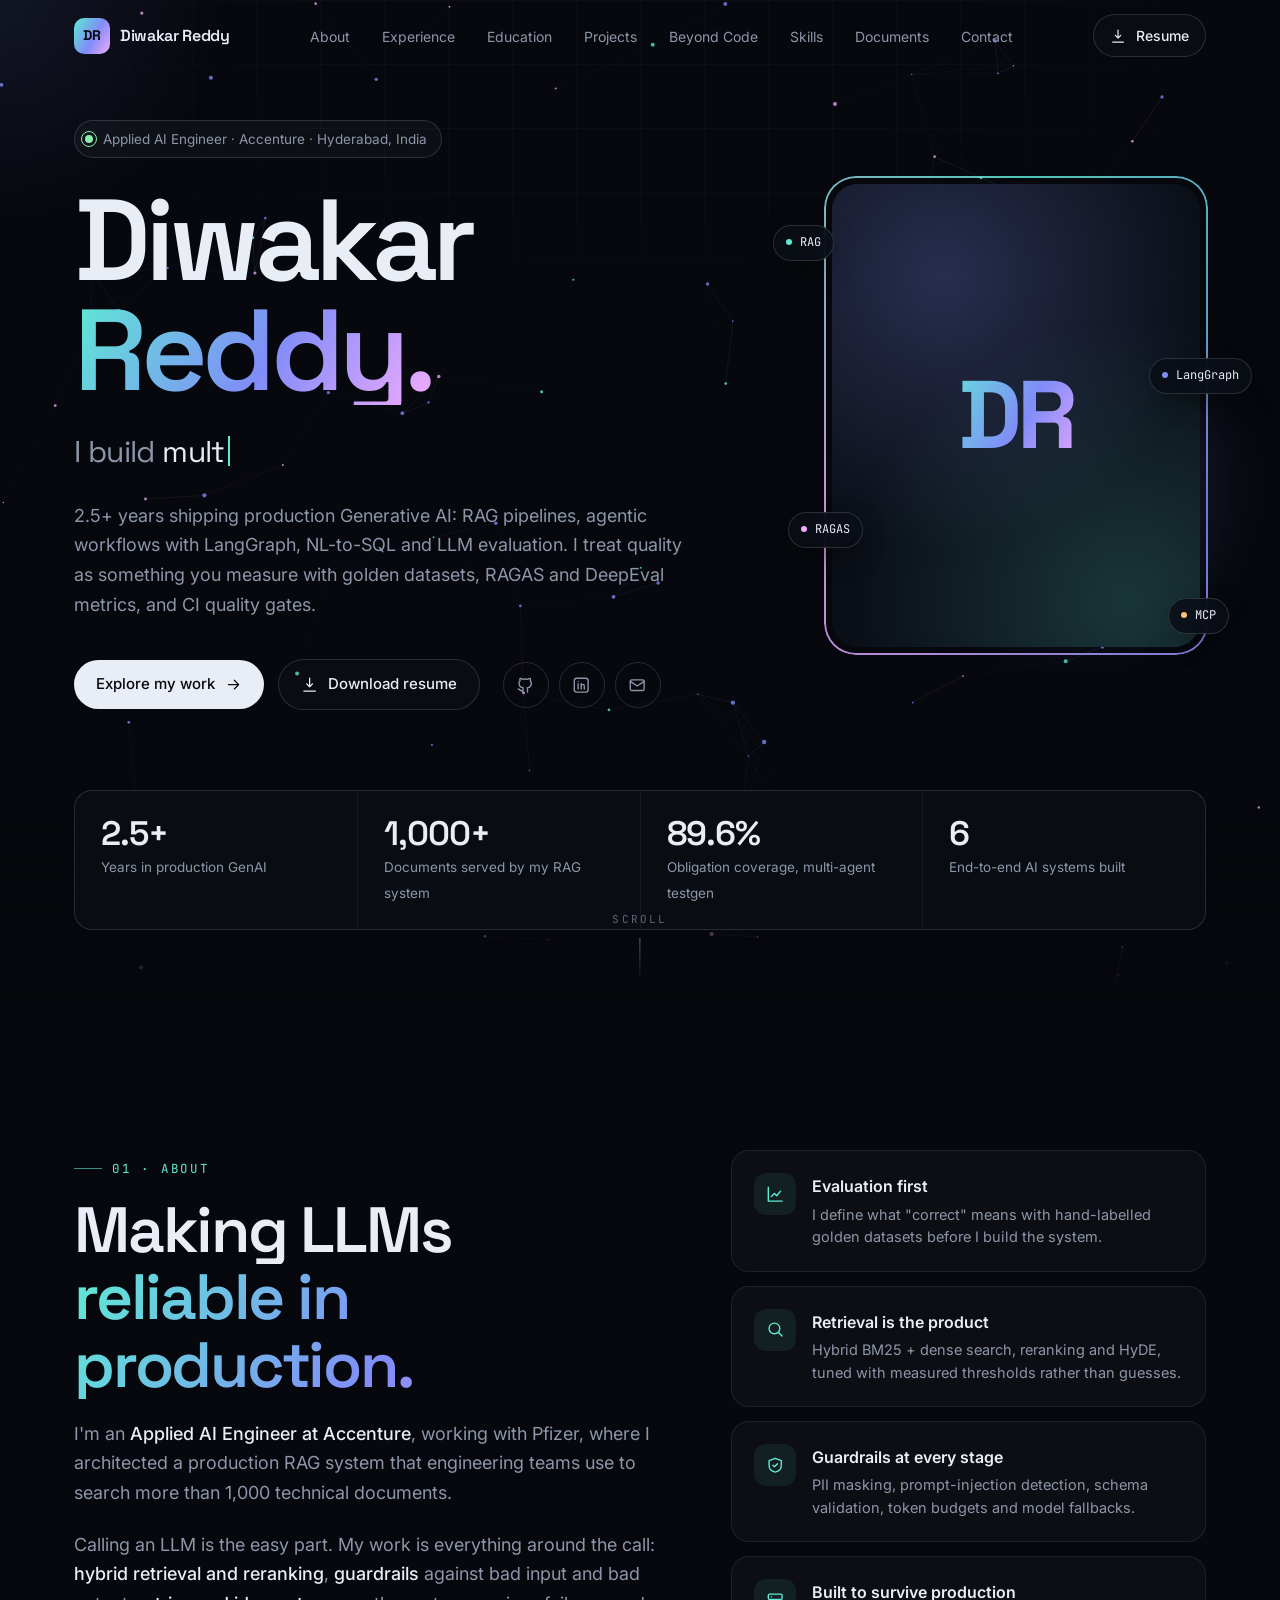
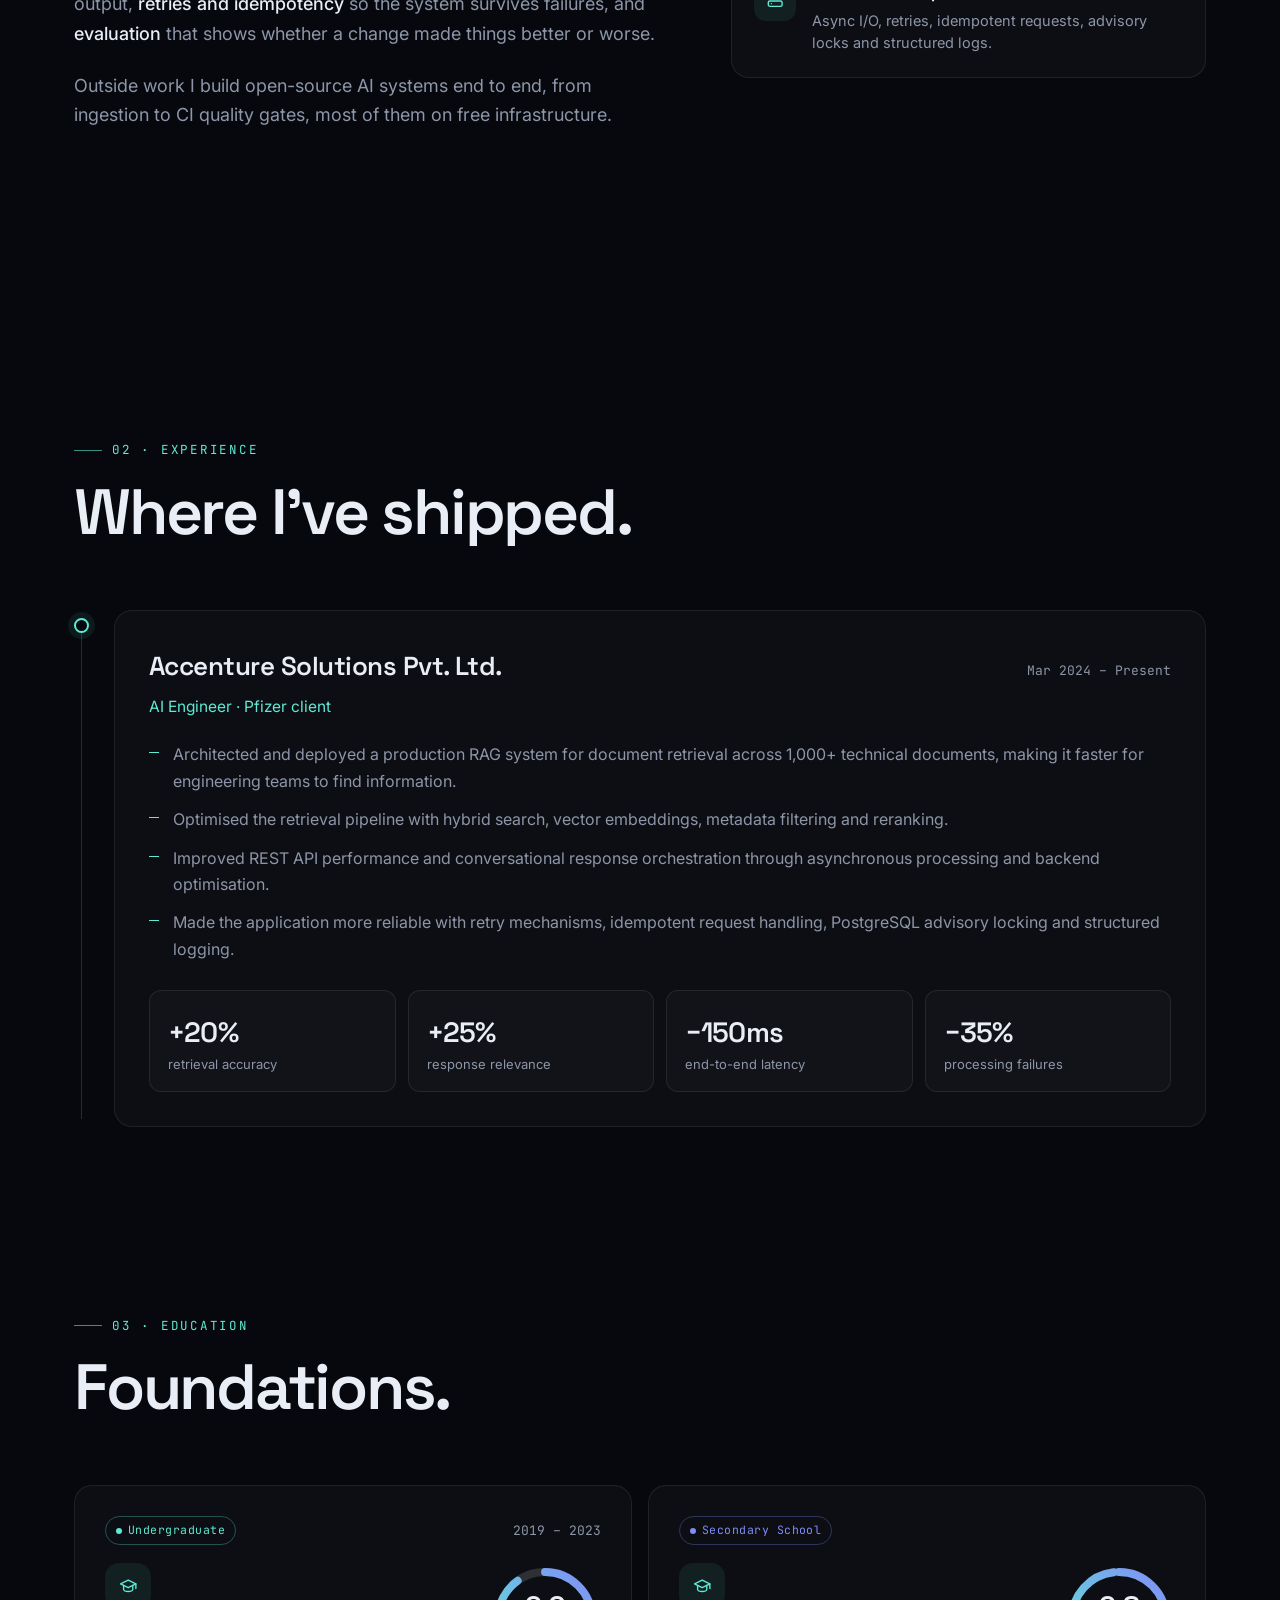
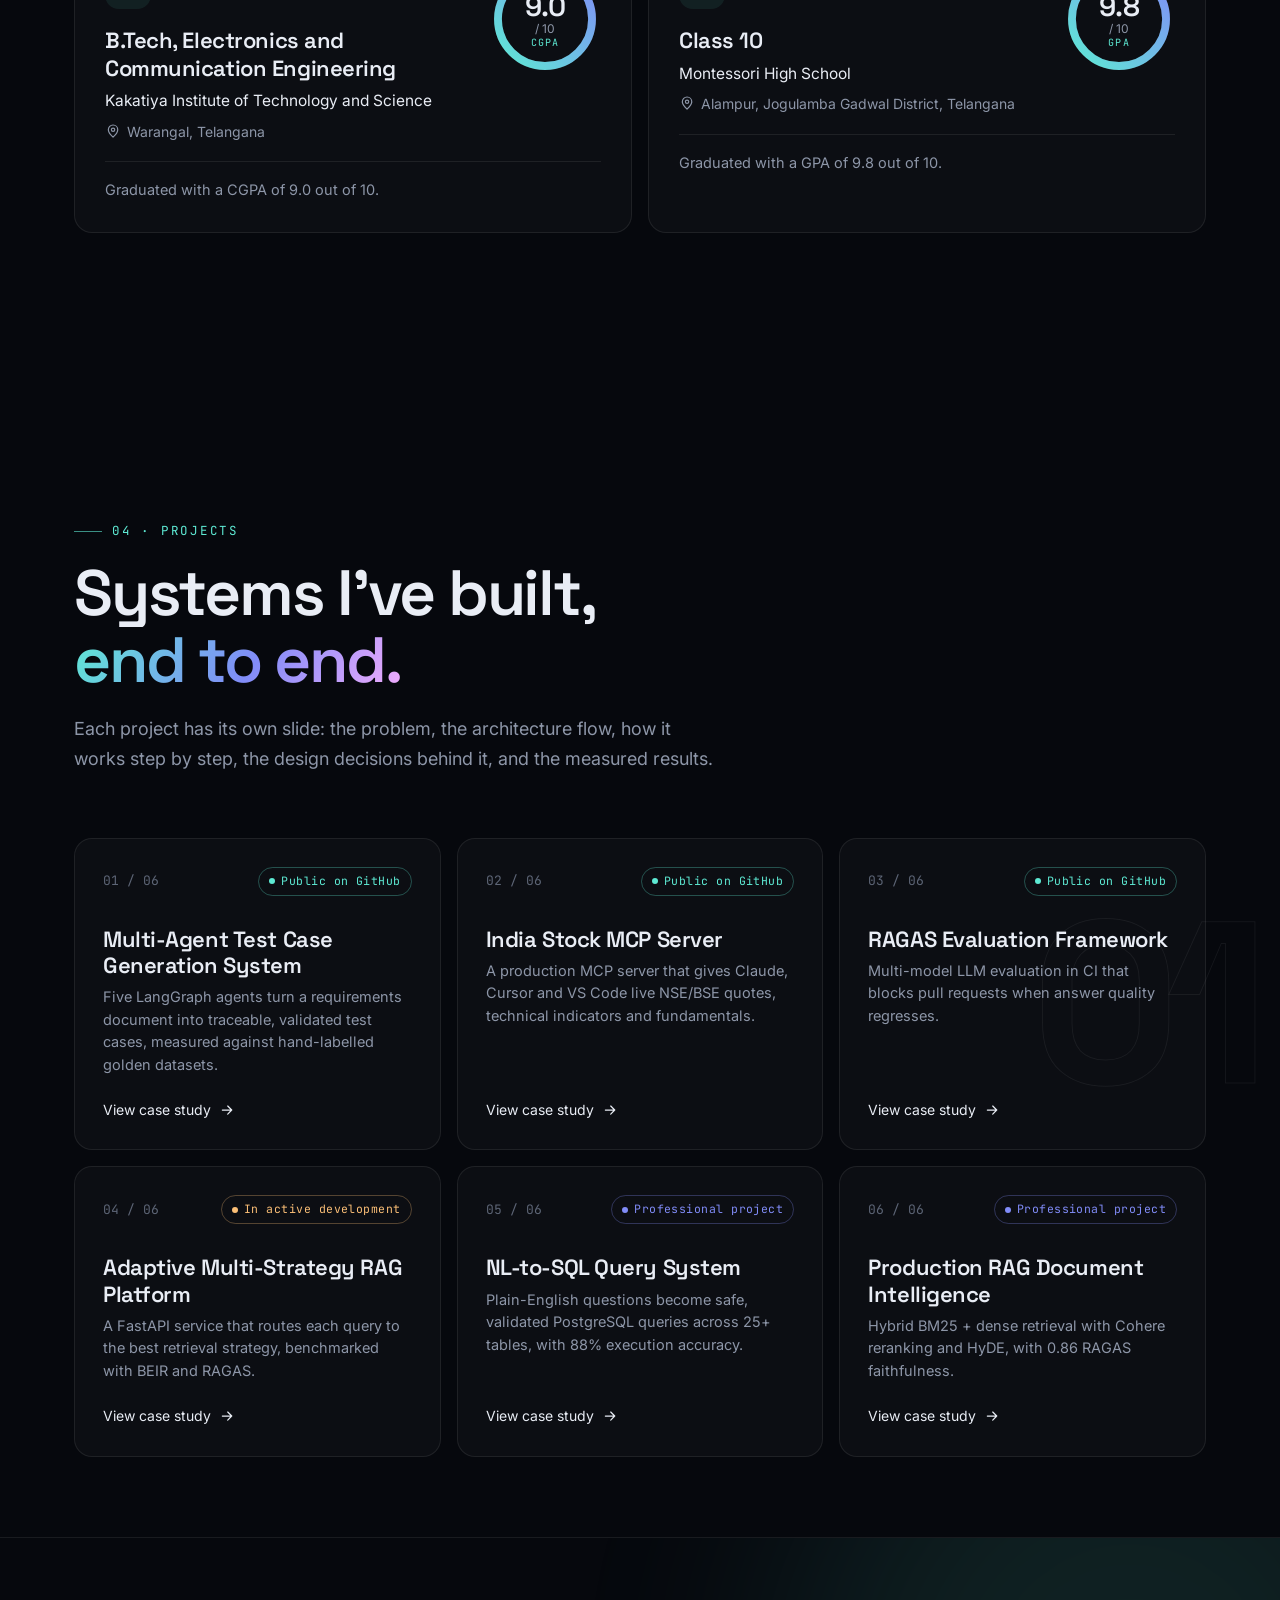
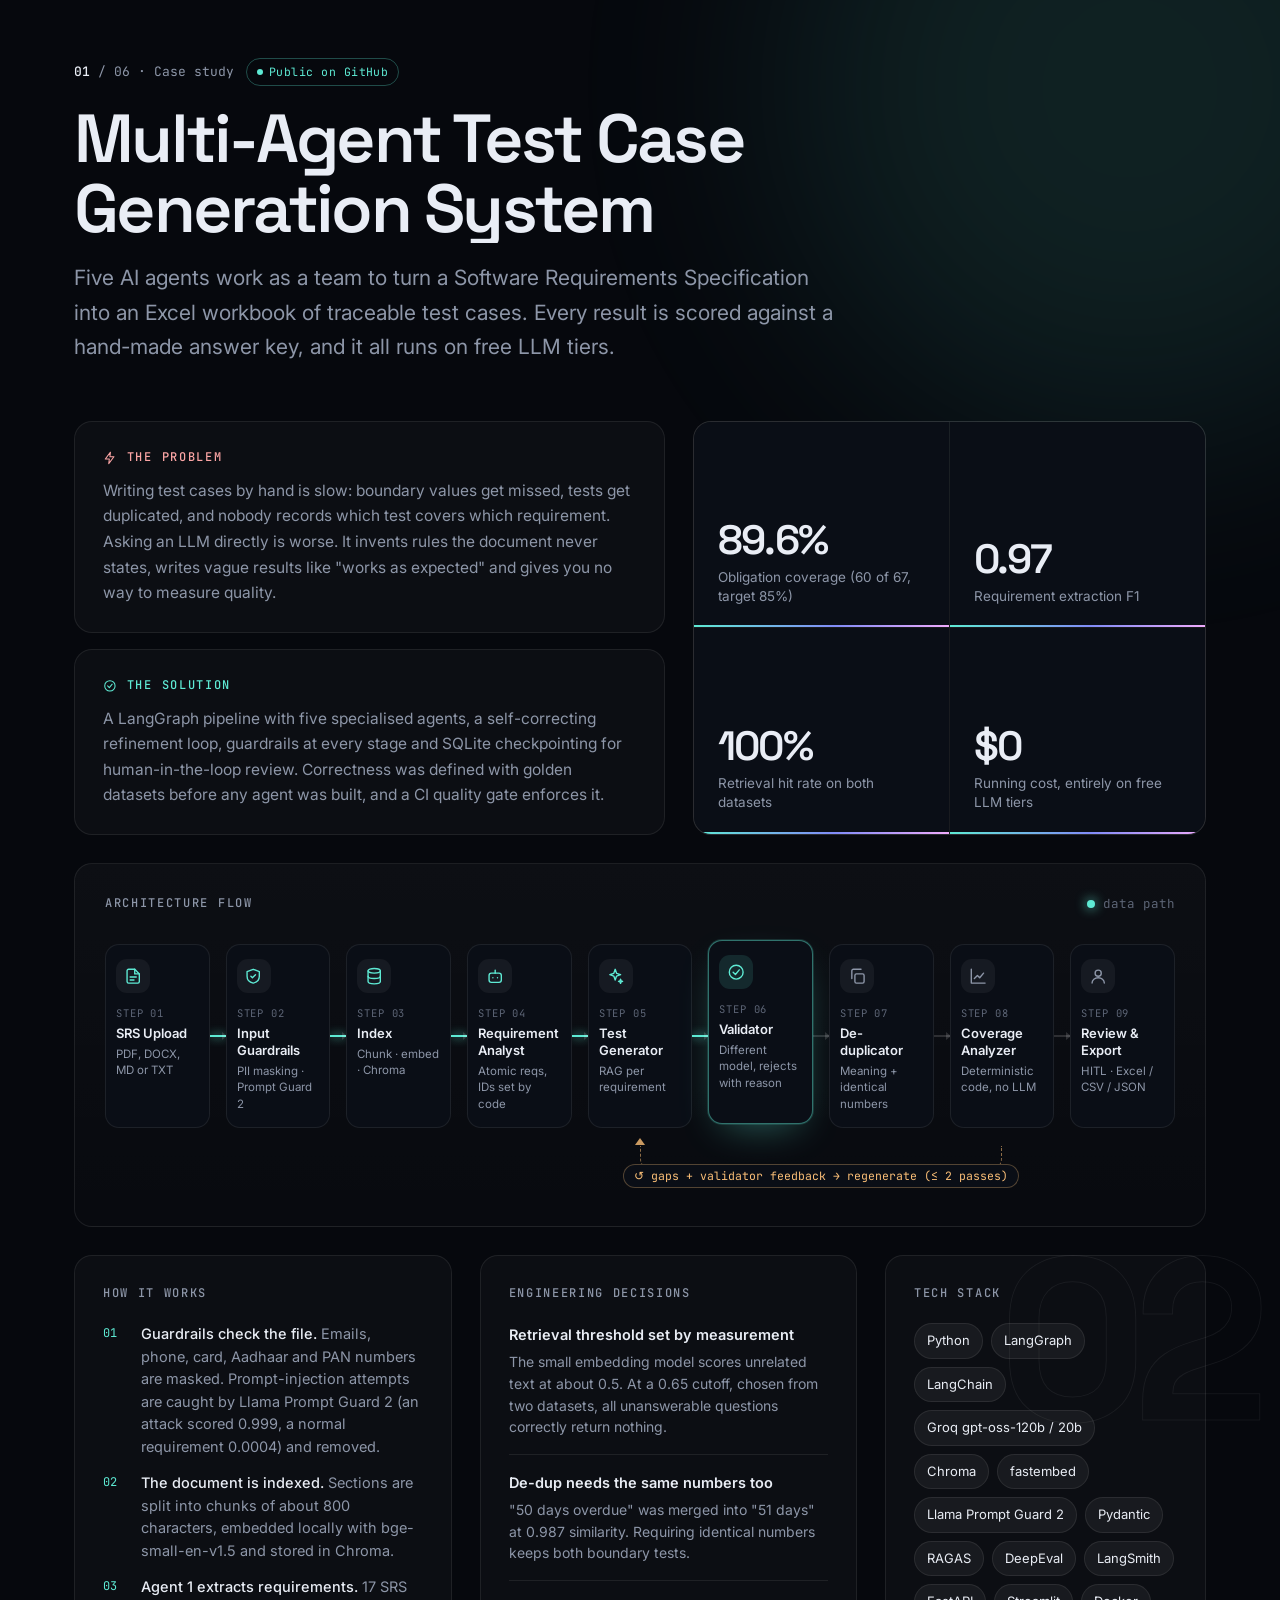
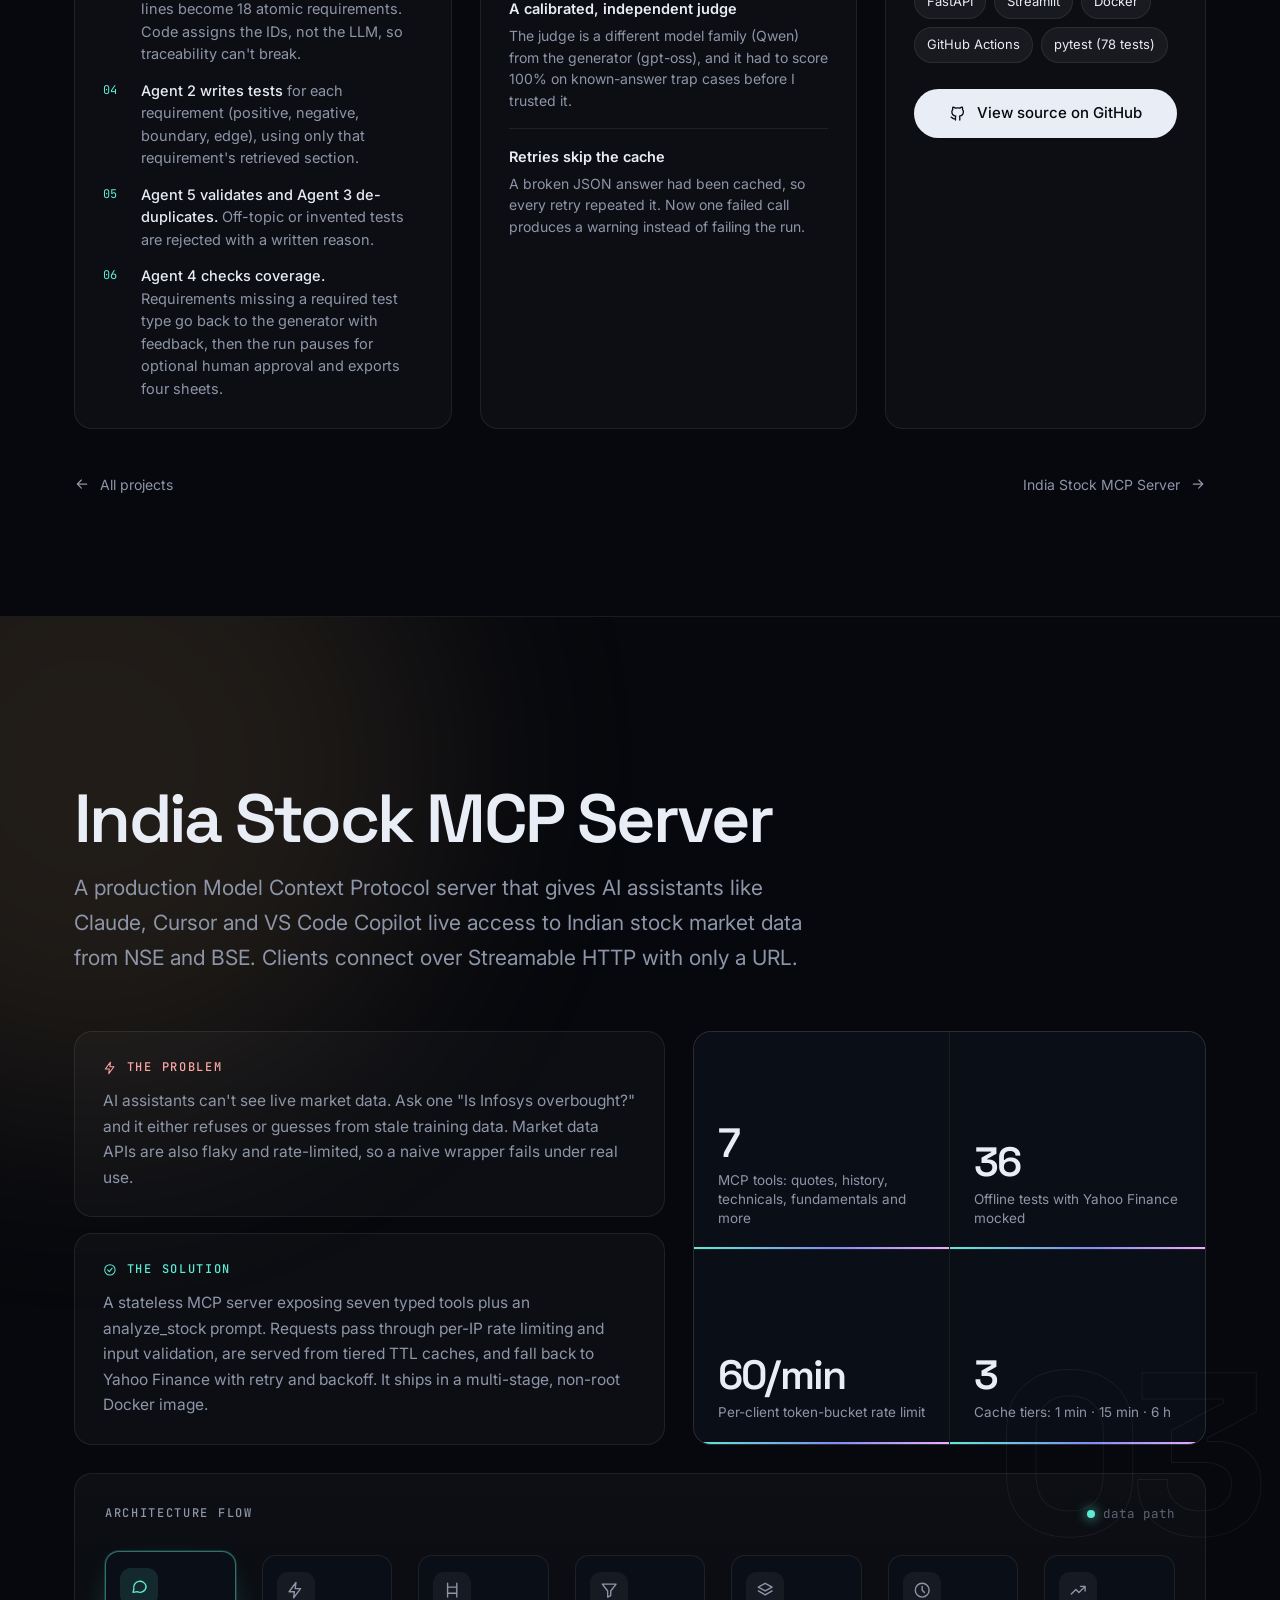
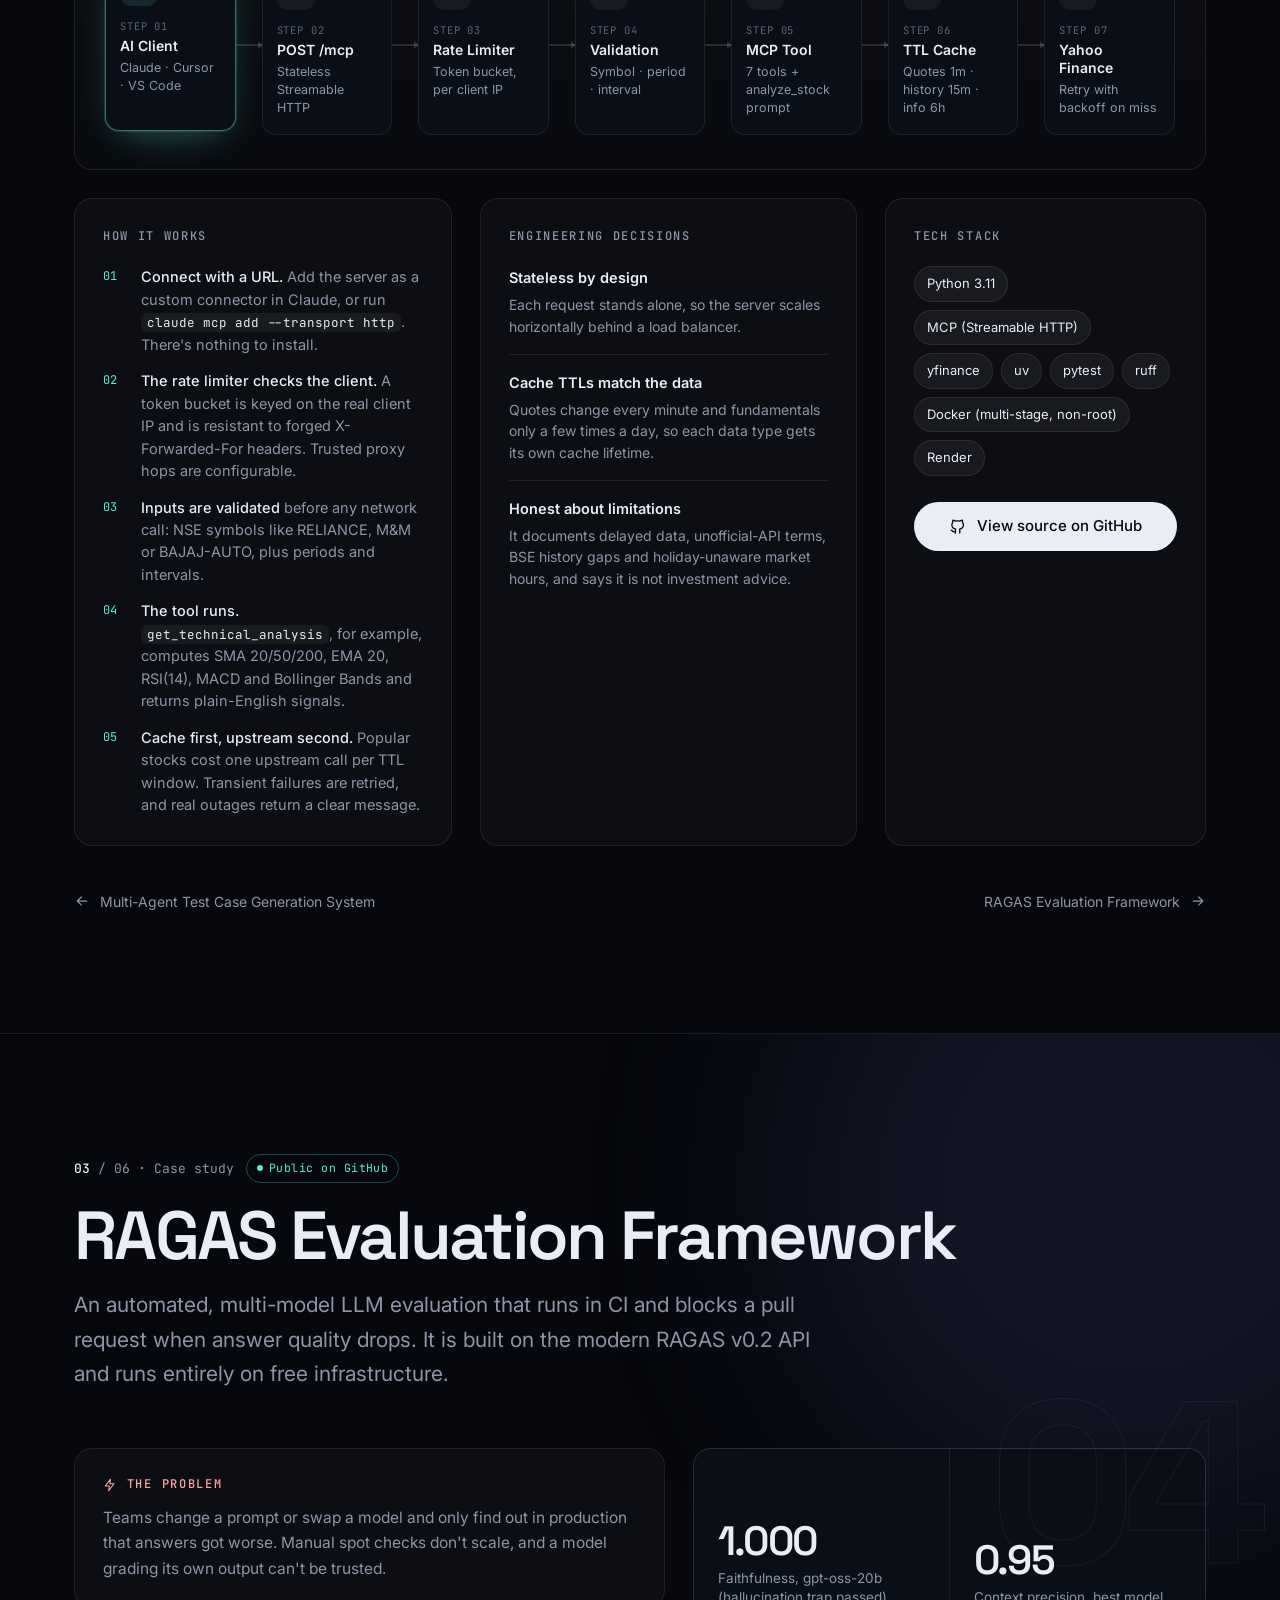
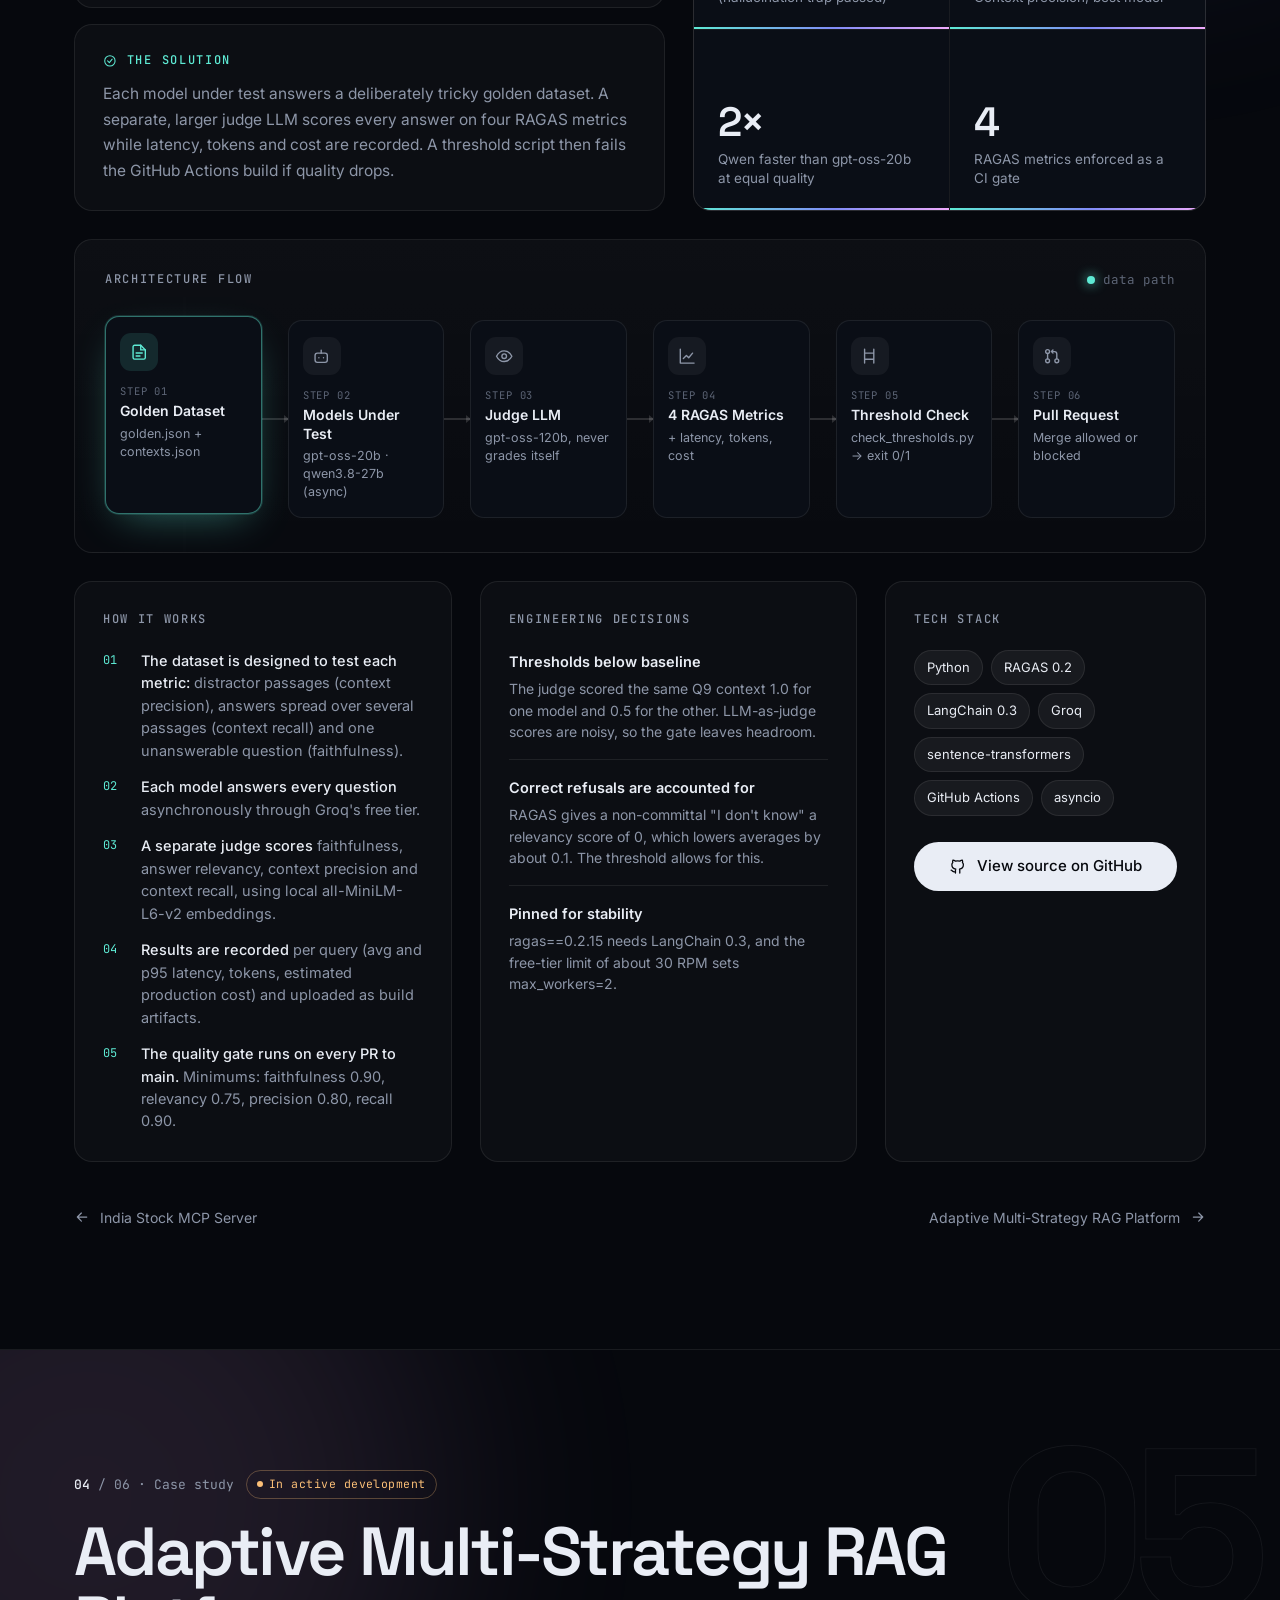
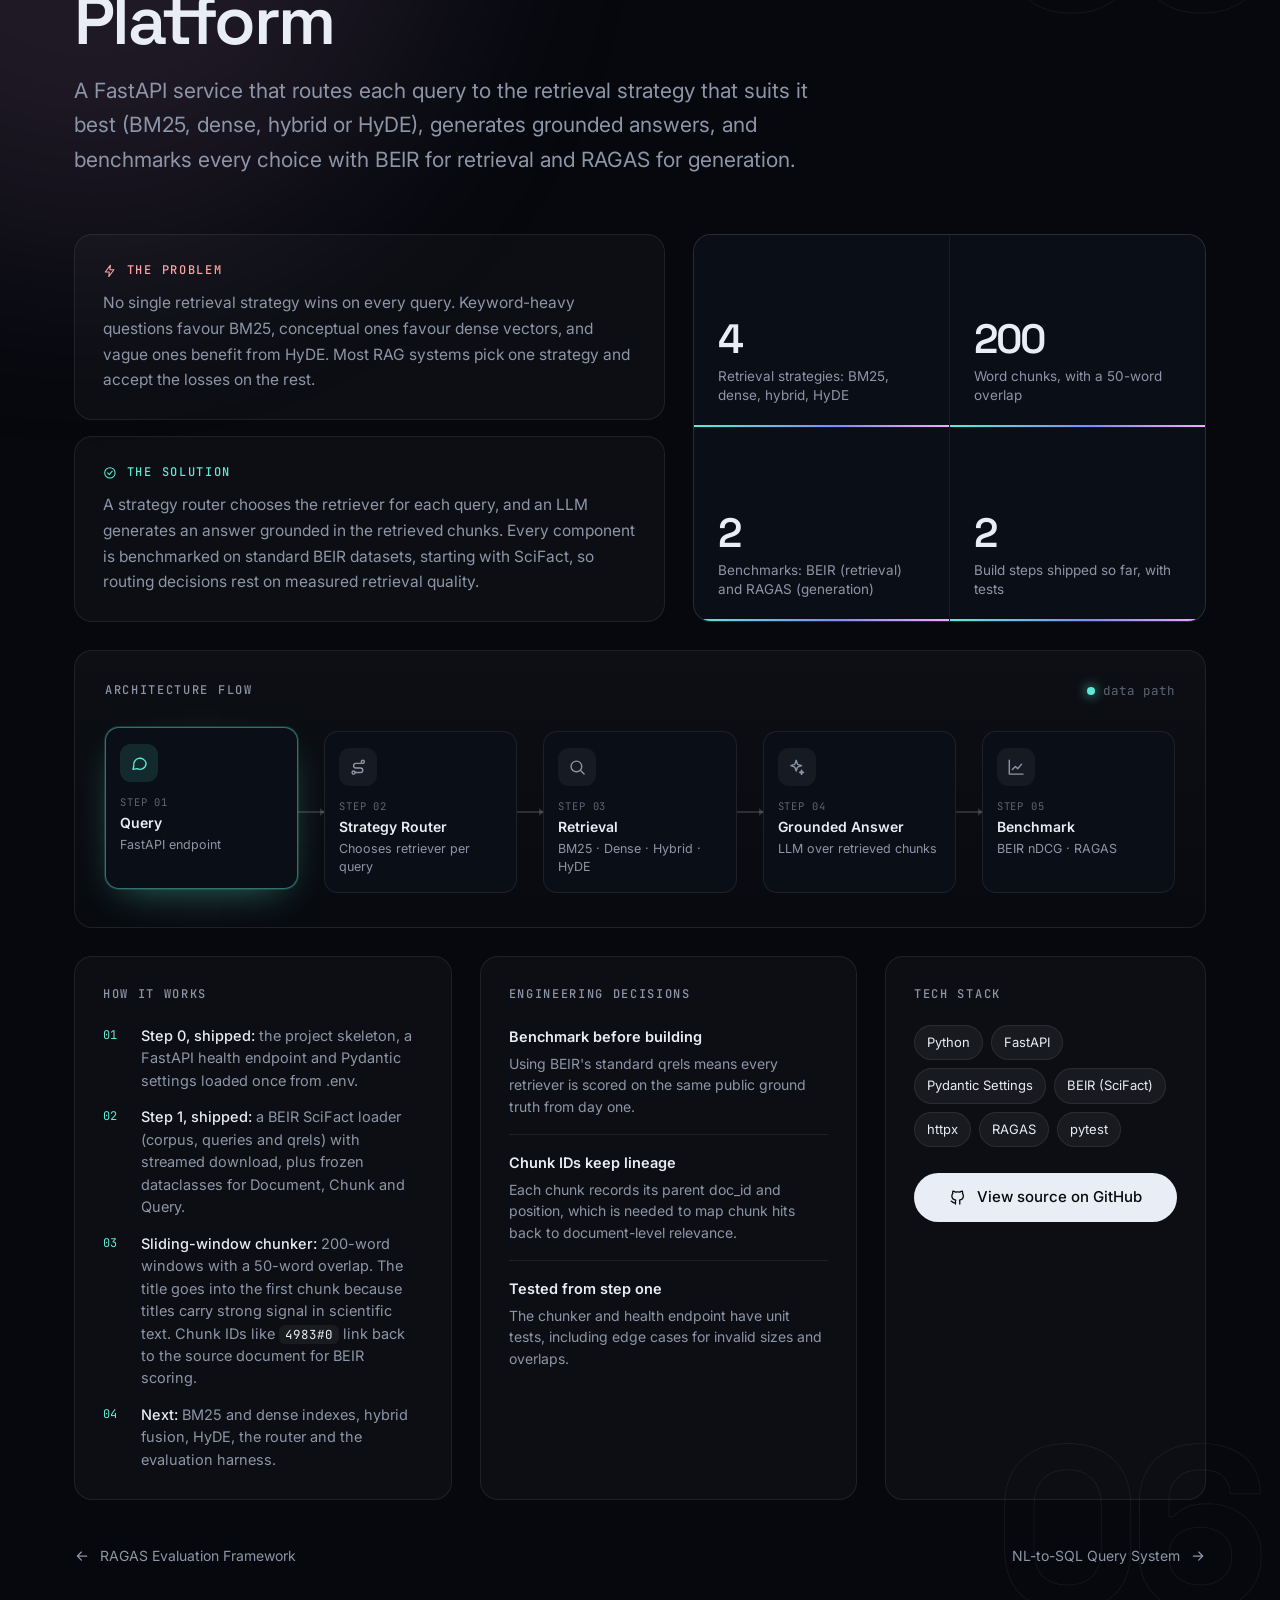
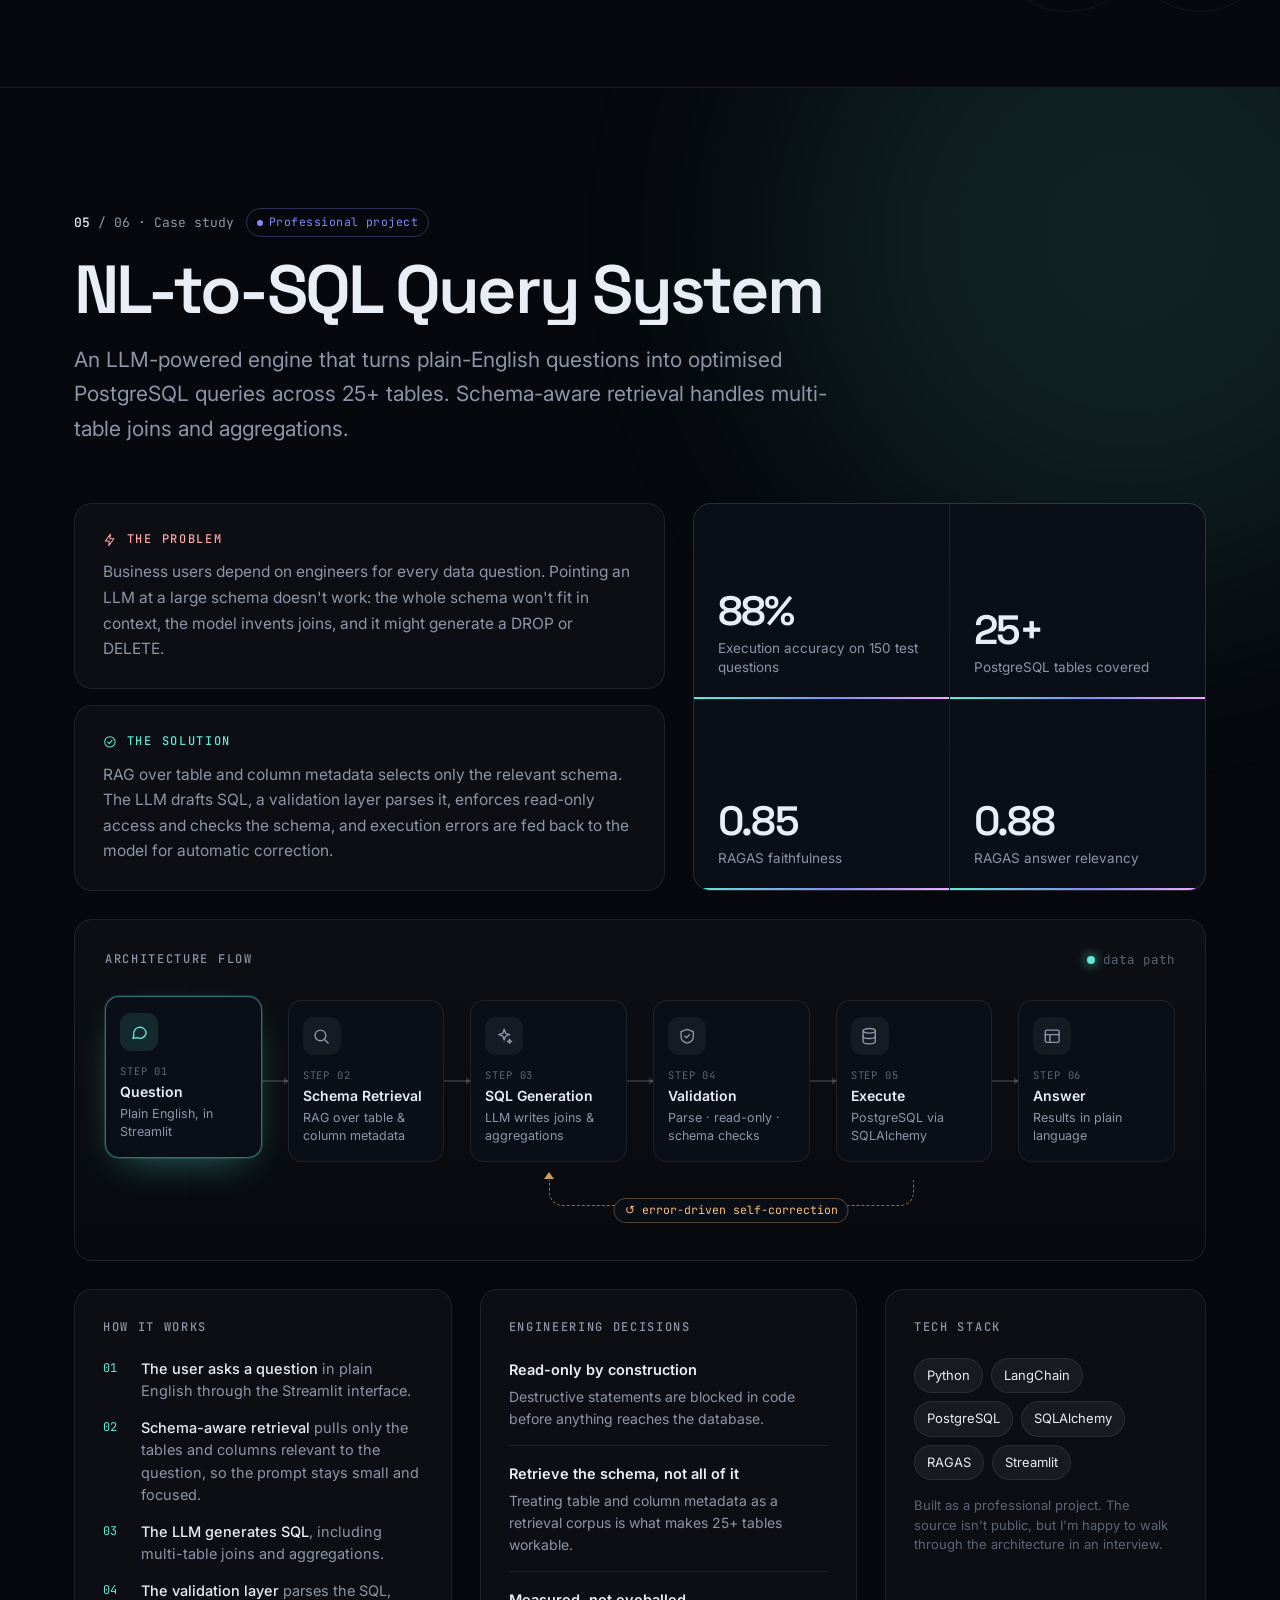
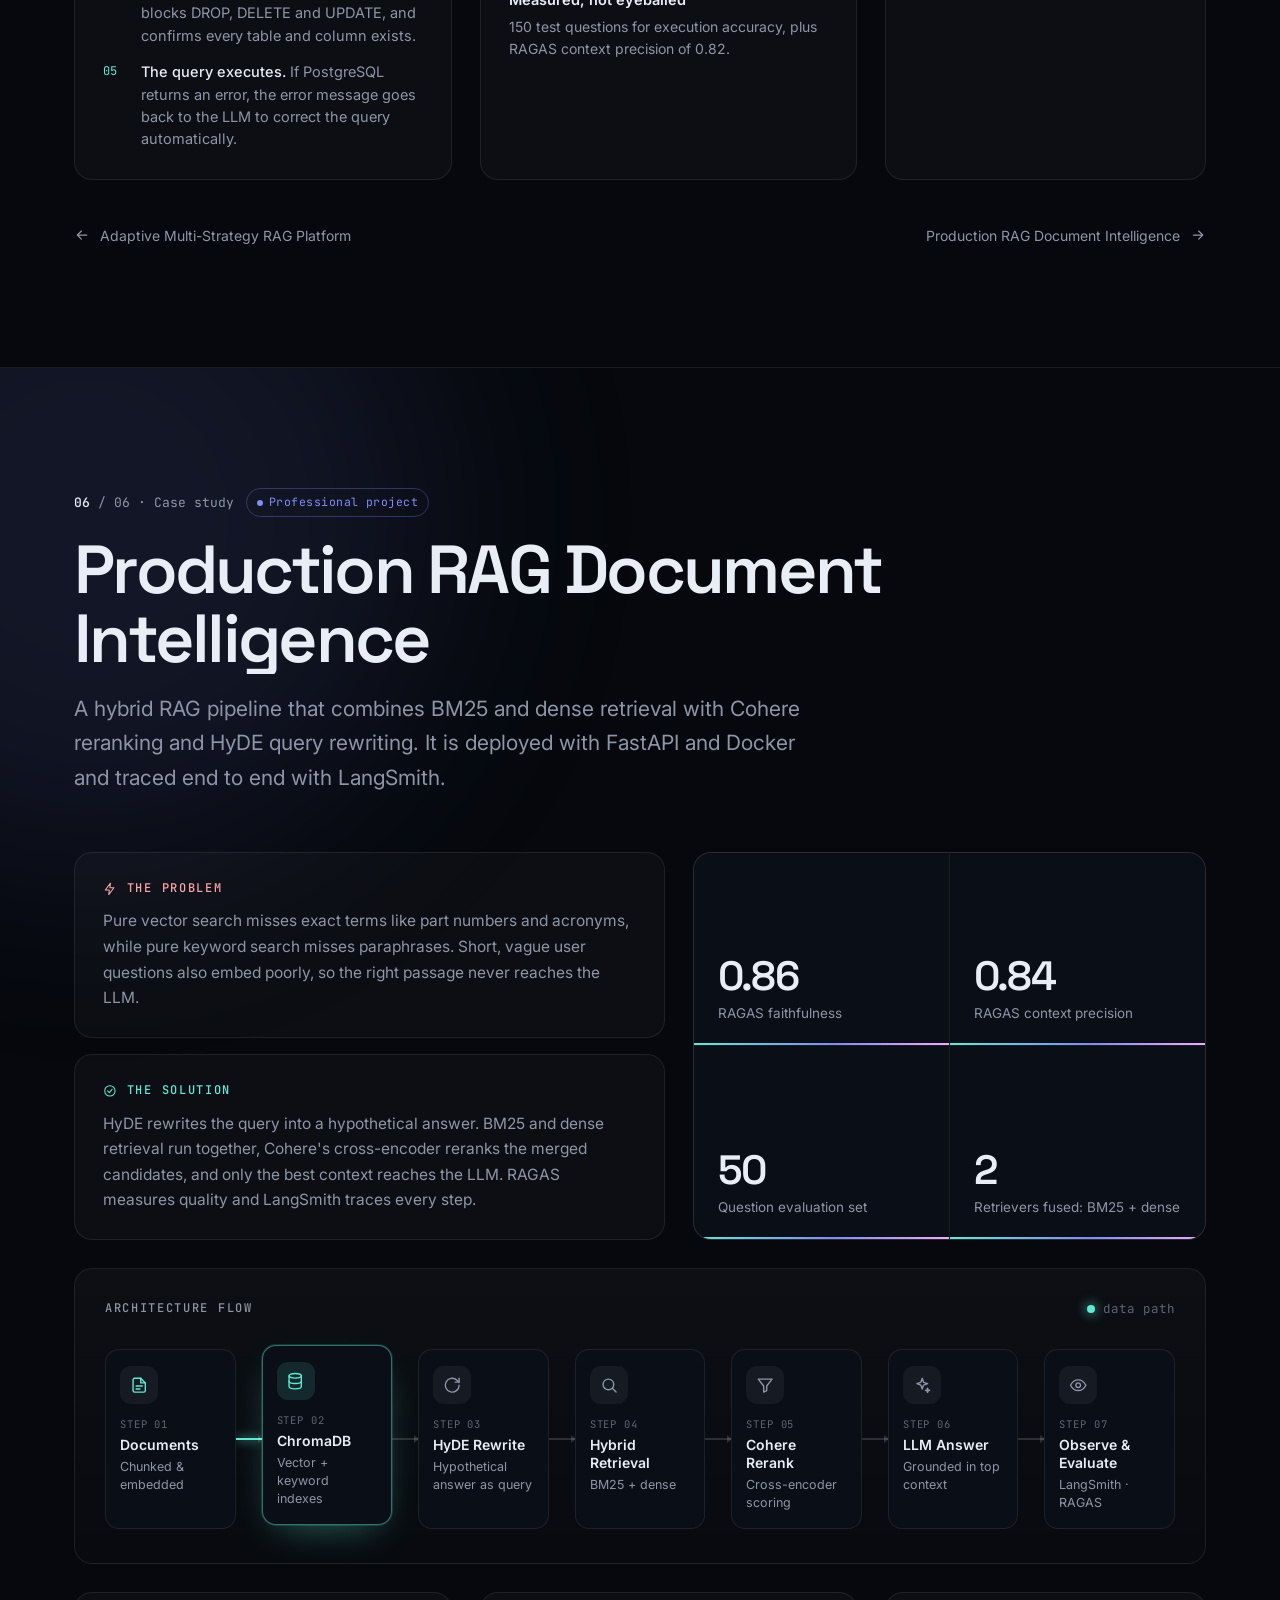
==== commit 8d06ffb6: "Always show the latest published content Load content.js with a cache-busting query so updates appea" ====
--- a/index.html
+++ b/index.html
@@ -12,8 +12,8 @@
   <link rel="preconnect" href="https://fonts.googleapis.com" />
   <link rel="preconnect" href="https://fonts.gstatic.com" crossorigin />
   <link href="https://fonts.googleapis.com/css2?family=Inter:wght@400;500;600&family=JetBrains+Mono:wght@400;500&family=Space+Grotesk:wght@500;600;700&display=swap" rel="stylesheet" />
-  <link rel="stylesheet" href="styles.css" />
-  <link rel="stylesheet" href="editor.css" />
+  <link rel="stylesheet" href="styles.css?v=3" />
+  <link rel="stylesheet" href="editor.css?v=3" />
 </head>
 <body class="loading">
 
@@ -149,8 +149,19 @@
     <symbol id="i-x" viewBox="0 0 24 24"><path d="M6 6l12 12M18 6L6 18"/></symbol>
   </svg>
 
-  <script src="content.js"></script>
-  <script src="script.js"></script>
-  <script src="editor.js"></script>
+  <!-- content.js is always fetched fresh so published edits show up immediately -->
+  <script>
+    (function () {
+      var files = ["content.js?t=" + Date.now(), "script.js?v=3", "editor.js?v=3"];
+      (function next(i) {
+        if (i >= files.length) return;
+        var s = document.createElement("script");
+        s.src = files[i];
+        s.onload = function () { next(i + 1); };
+        s.onerror = function () { next(i + 1); };
+        document.body.appendChild(s);
+      })(0);
+    })();
+  </script>
 </body>
 </html>
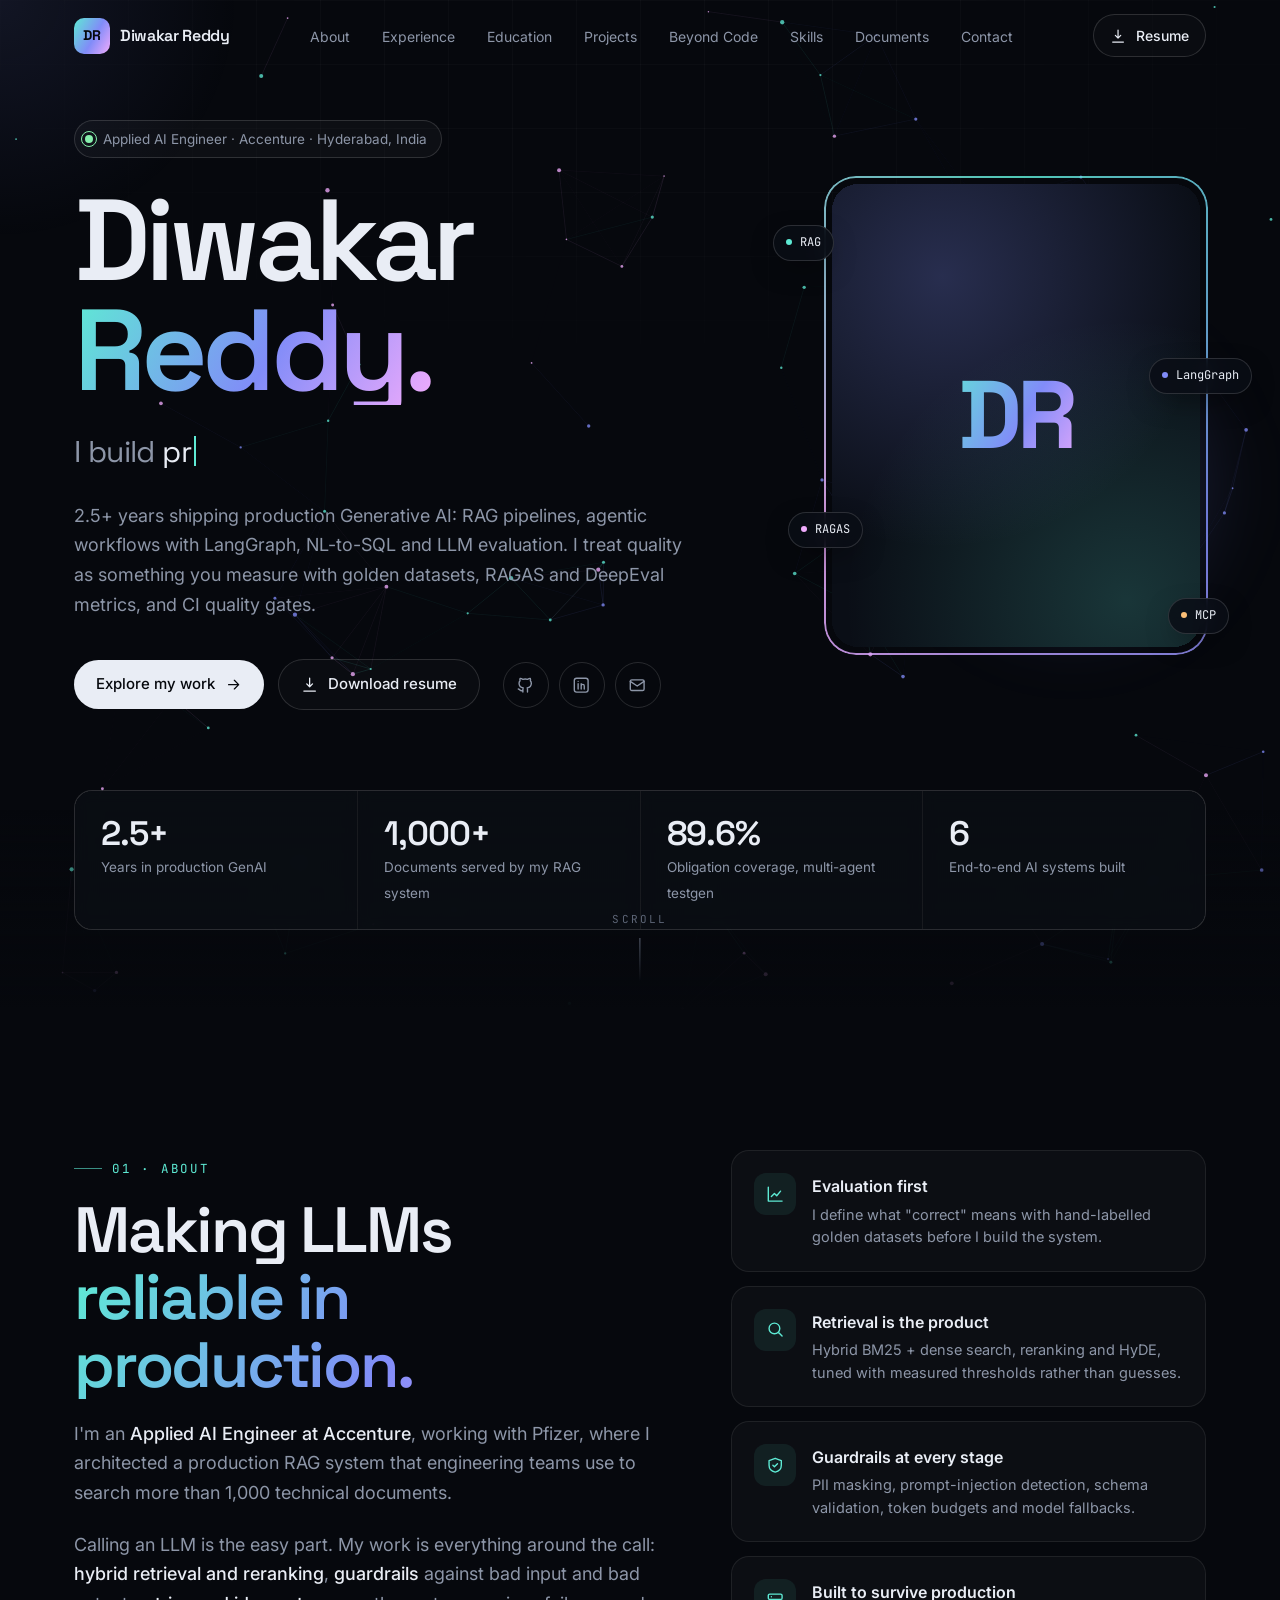
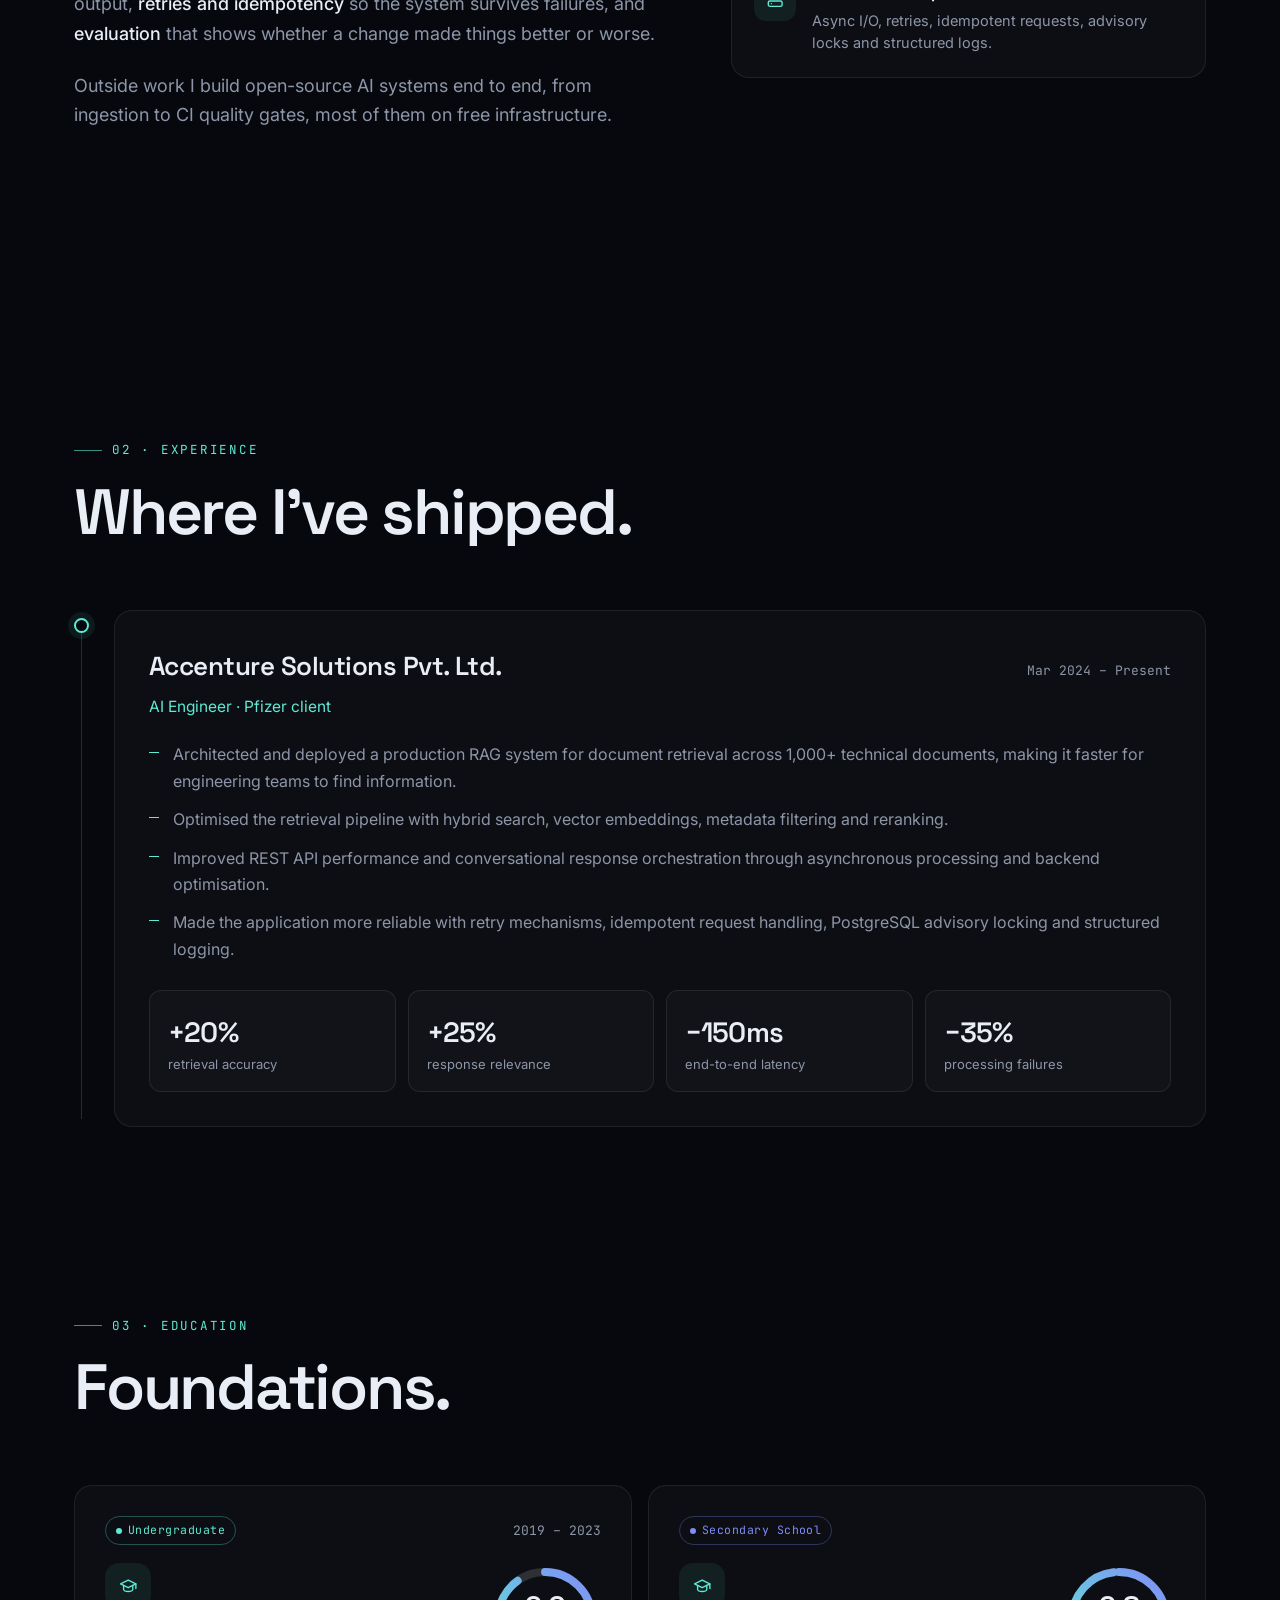
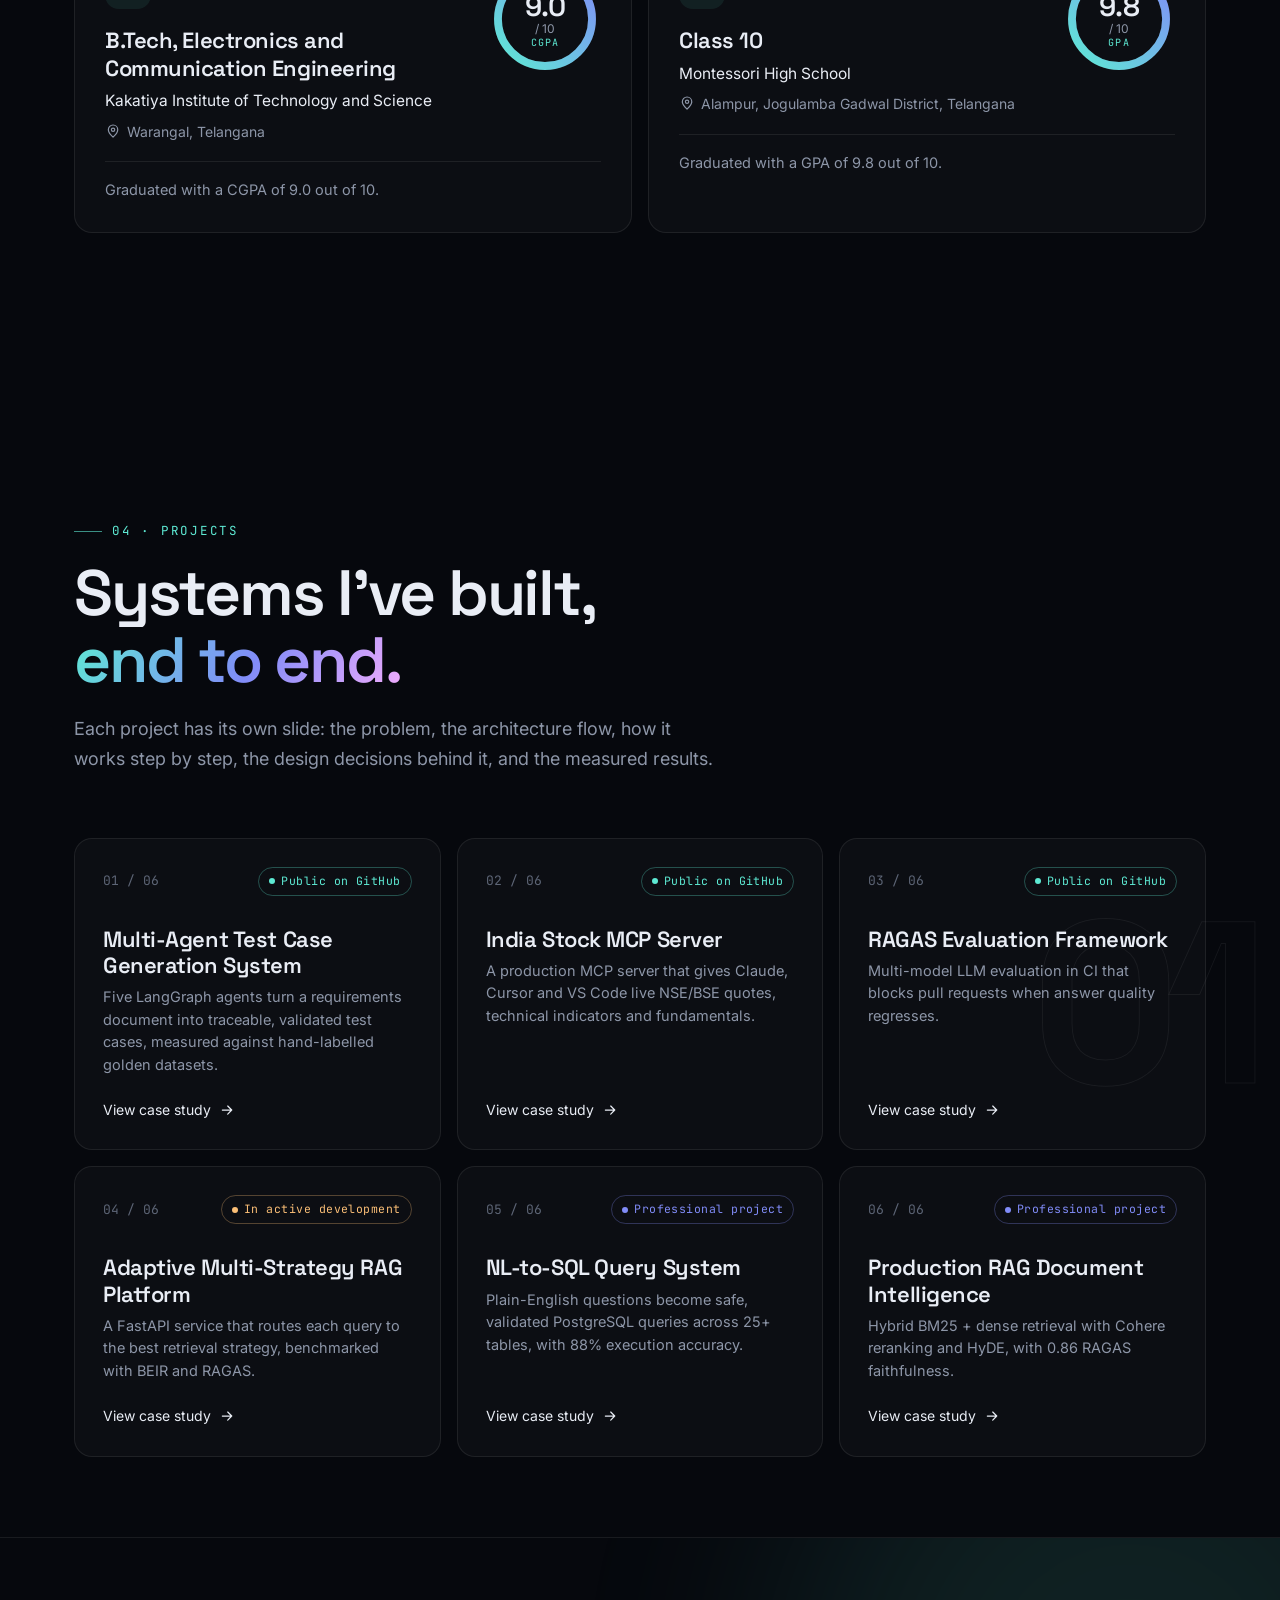
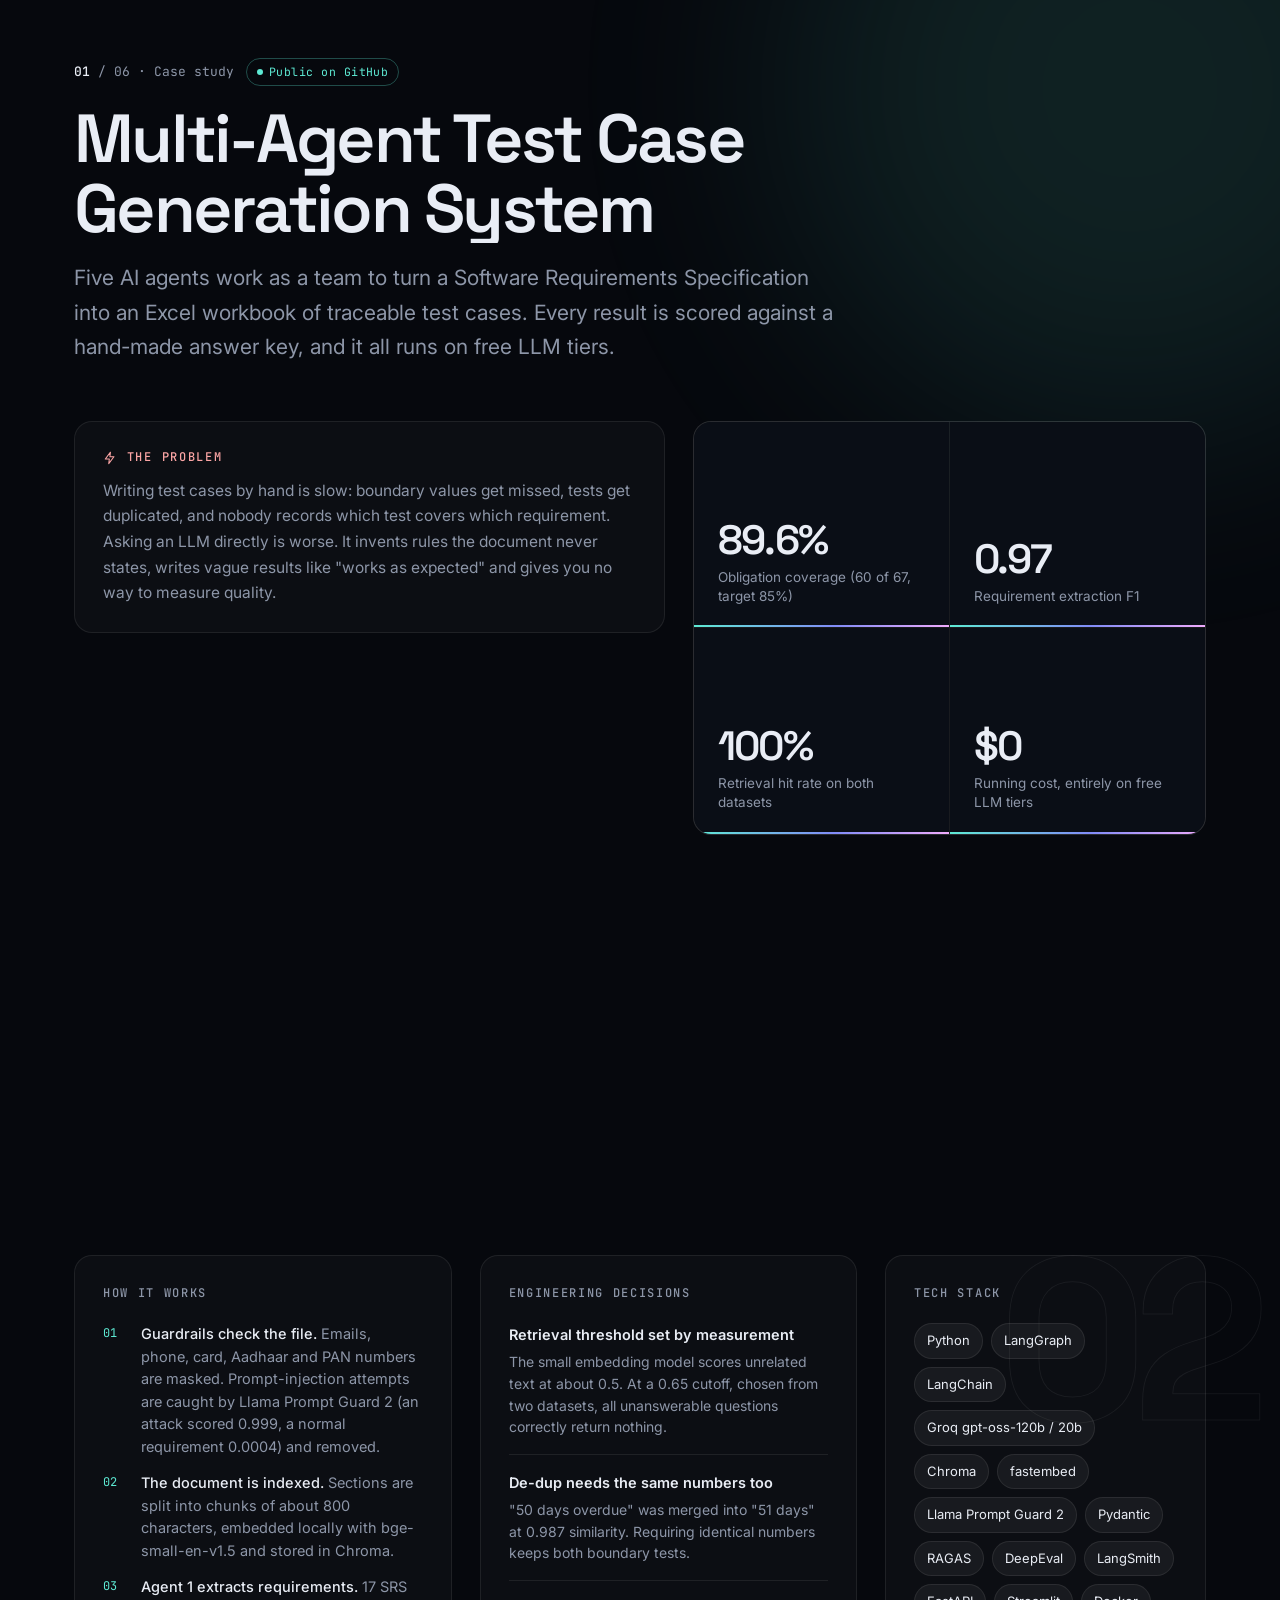
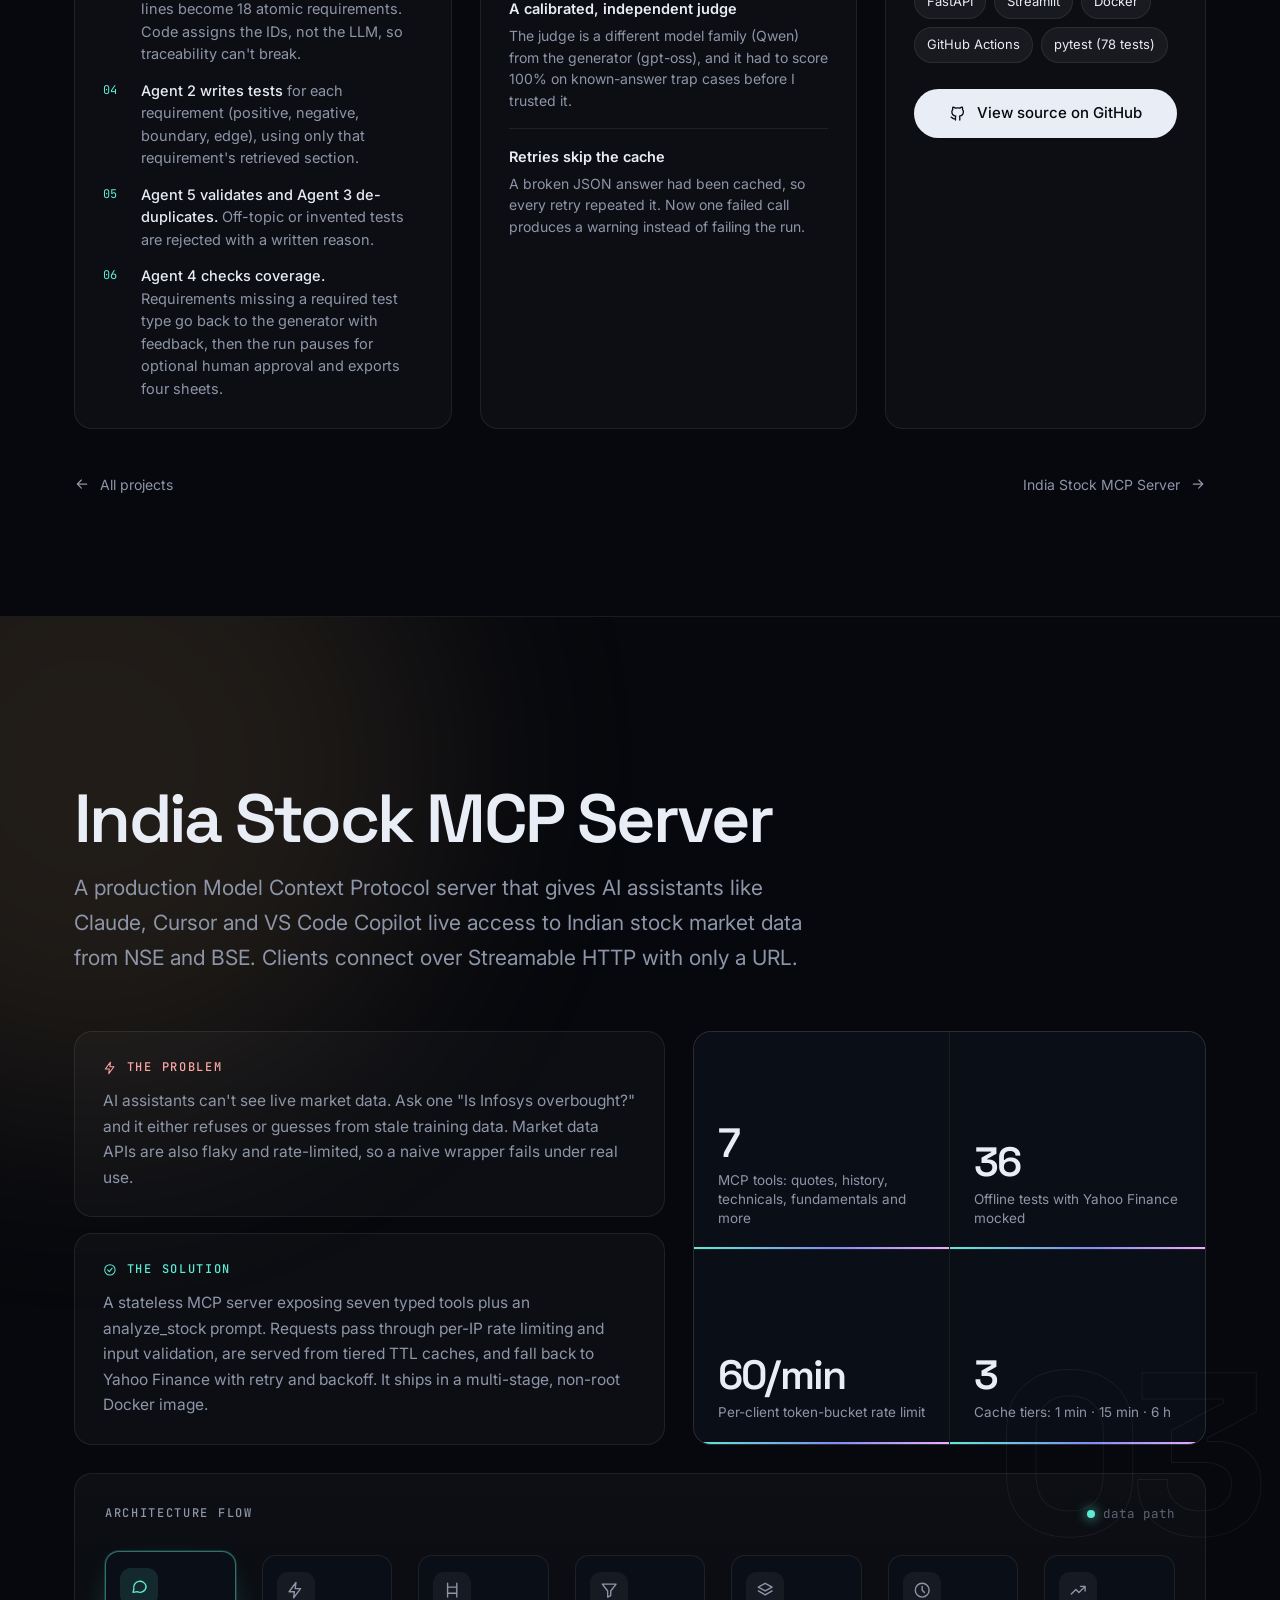
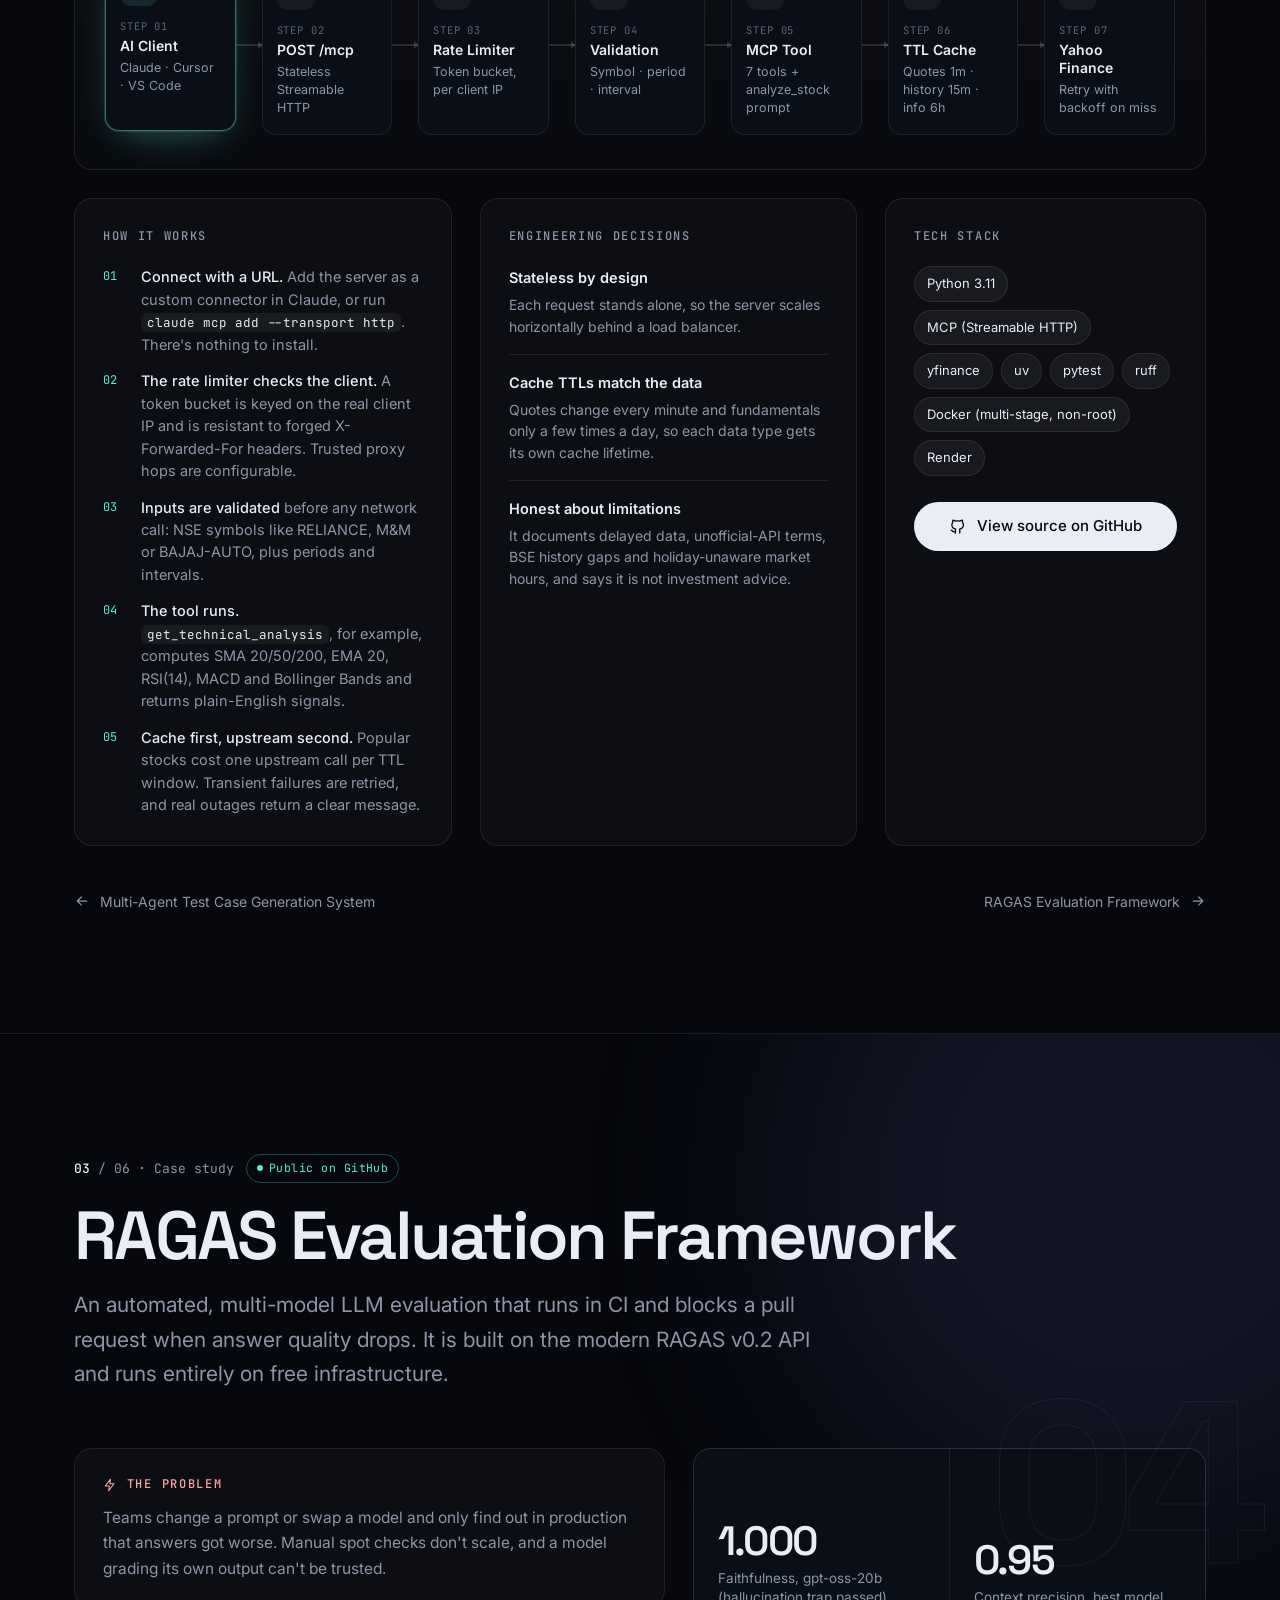
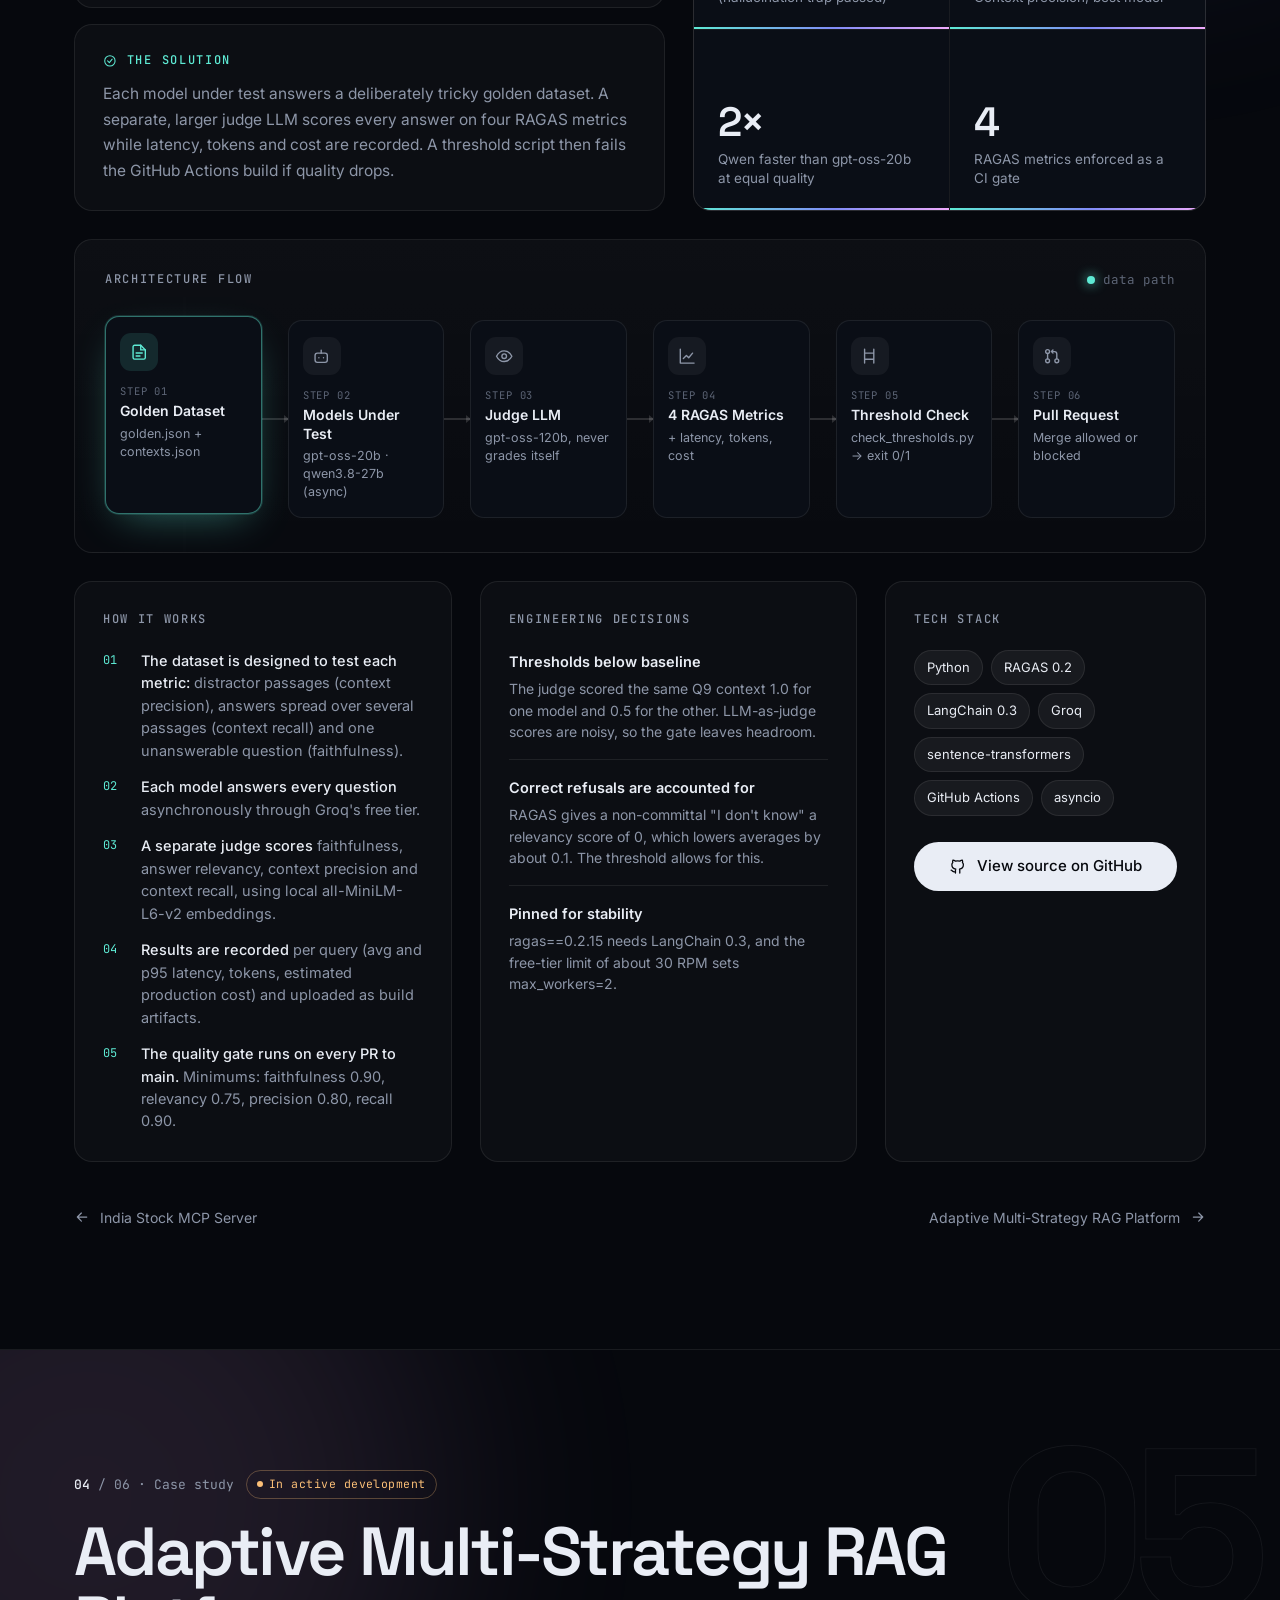
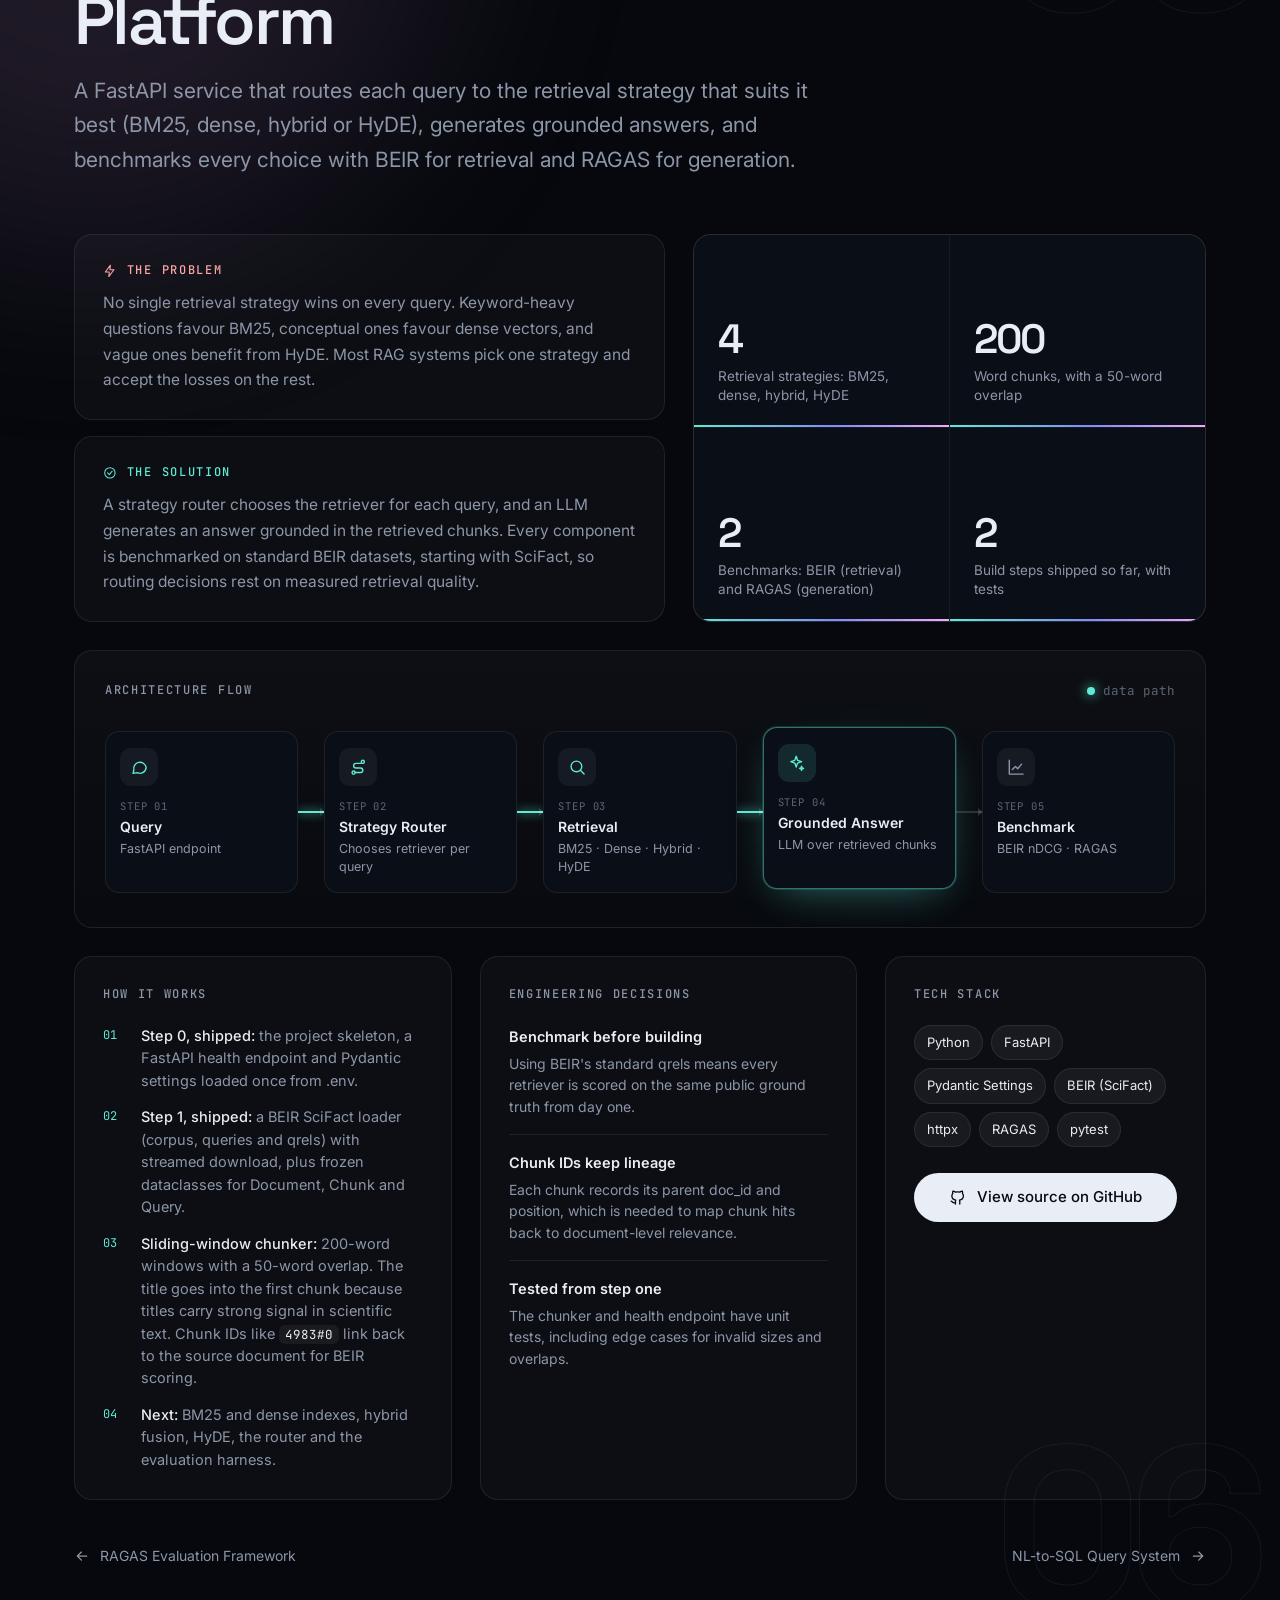
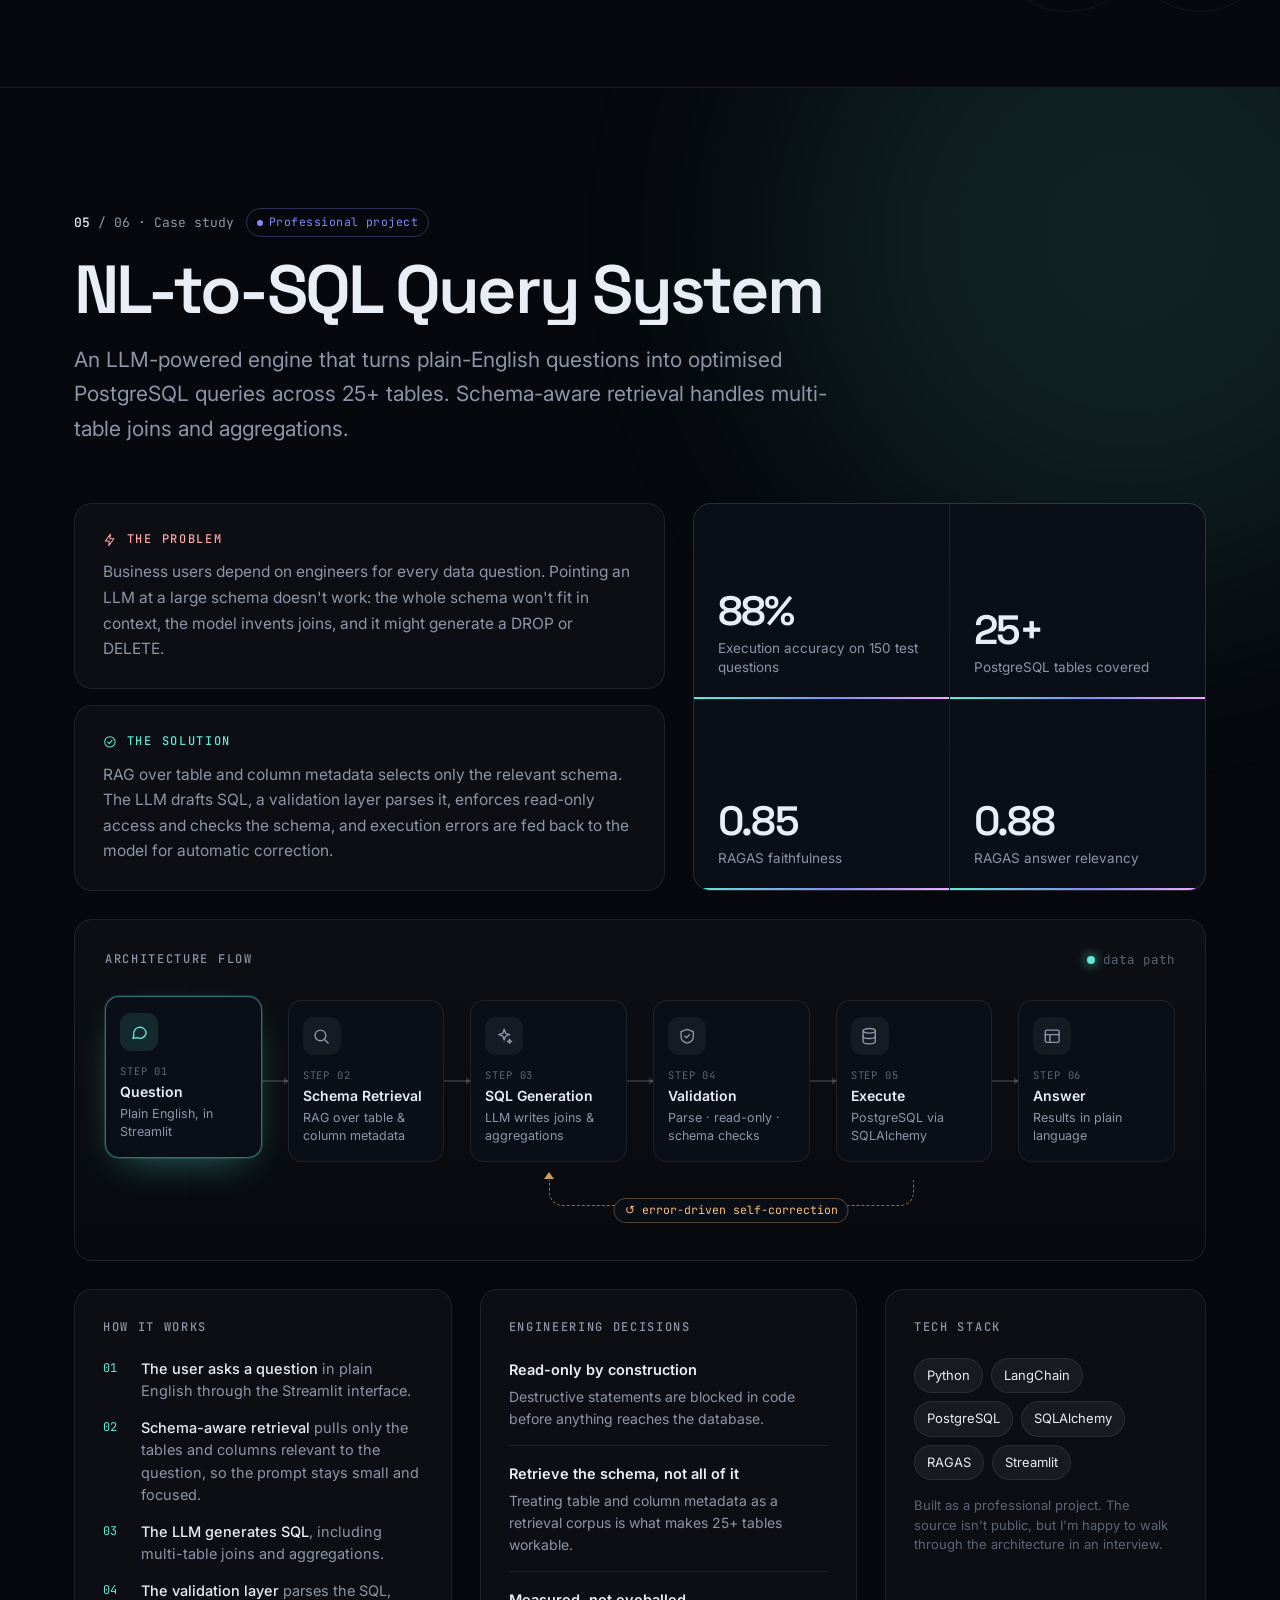
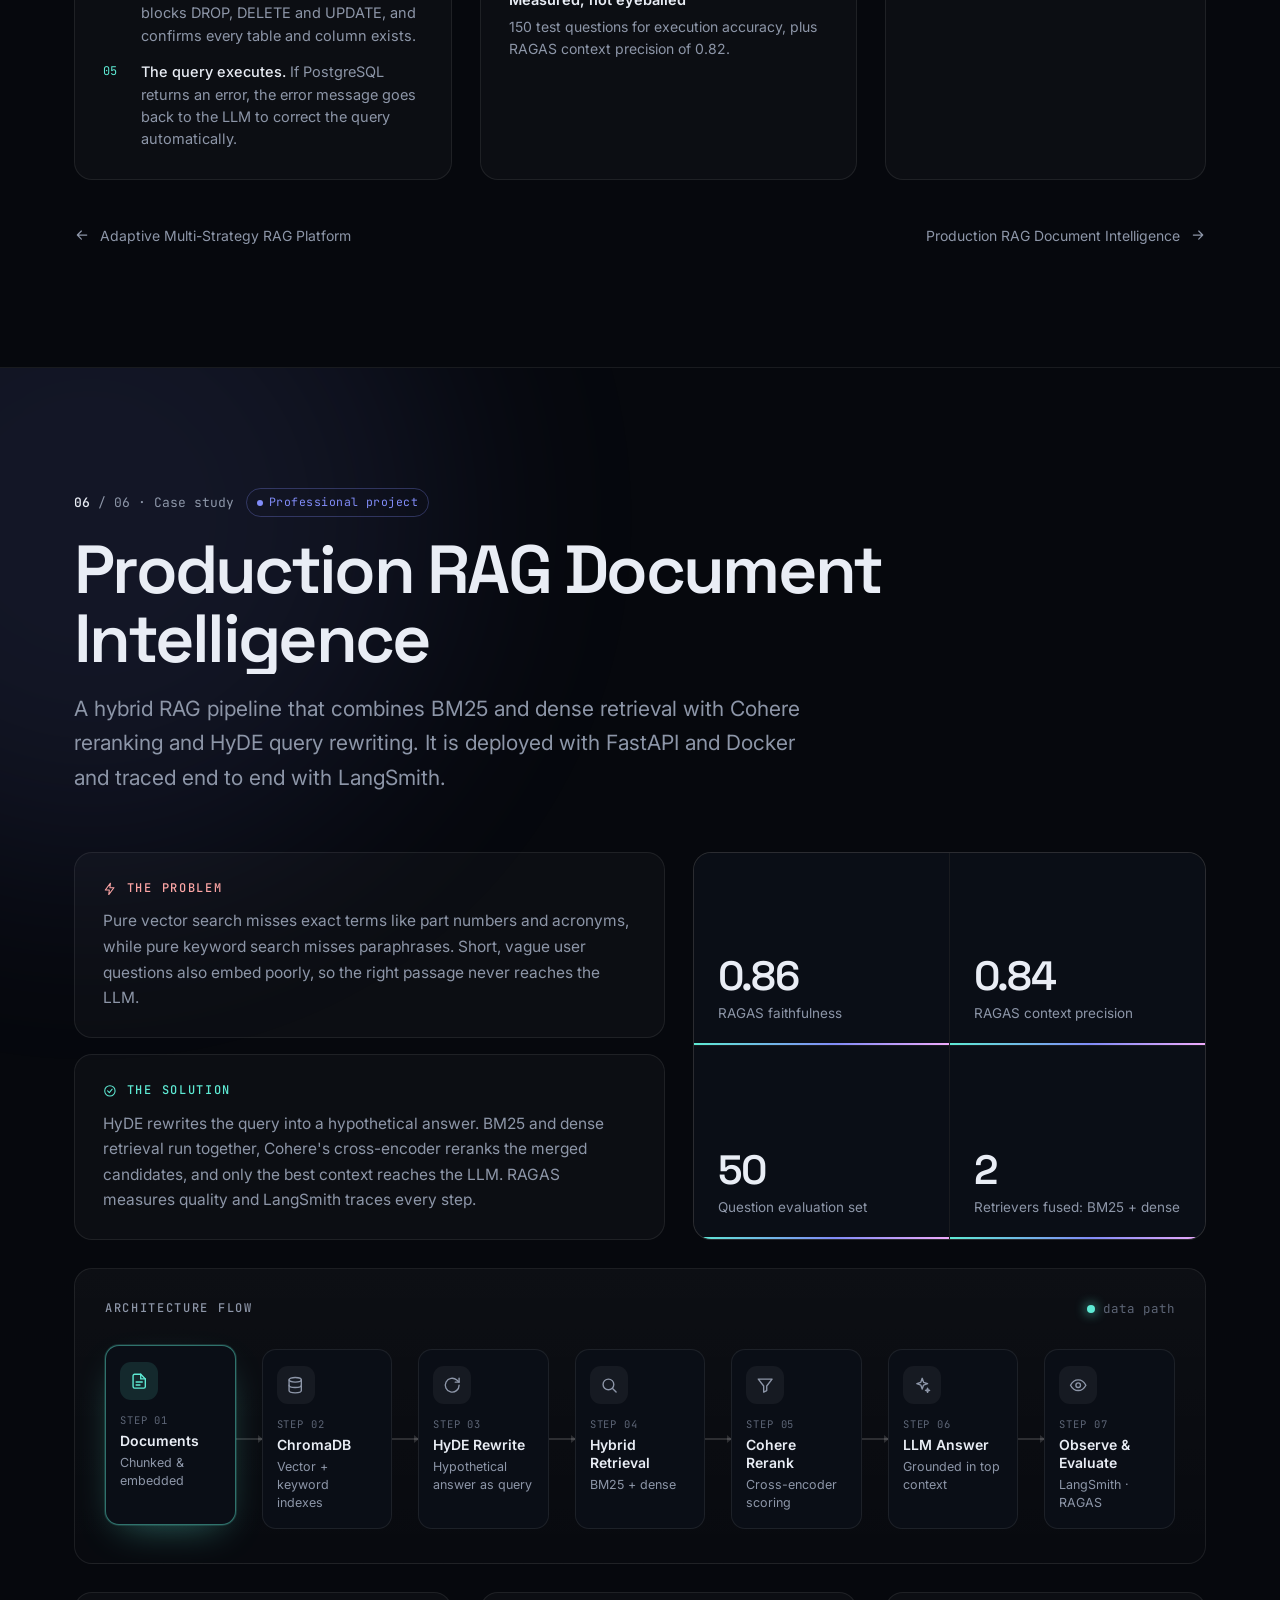
==== commit 1be0861f: "Add a discreet edit link in the footer Co-Authored-By: Claude Opus 5.5 <noreply@anthropic.com>" ====
--- a/index.html
+++ b/index.html
@@ -12,7 +12,7 @@
   <link rel="preconnect" href="https://fonts.googleapis.com" />
   <link rel="preconnect" href="https://fonts.gstatic.com" crossorigin />
   <link href="https://fonts.googleapis.com/css2?family=Inter:wght@400;500;600&family=JetBrains+Mono:wght@400;500&family=Space+Grotesk:wght@500;600;700&display=swap" rel="stylesheet" />
-  <link rel="stylesheet" href="styles.css?v=3" />
+  <link rel="stylesheet" href="styles.css?v=4" />
   <link rel="stylesheet" href="editor.css?v=3" />
 </head>
 <body class="loading">
@@ -73,7 +73,10 @@
   <footer>
     <div class="container">
       <span>© <span id="year"></span> <span id="footer-name"></span>. Built by hand with HTML, CSS and JavaScript.</span>
-      <span class="mono" id="footer-loc"></span>
+      <span class="footer-right">
+        <span class="mono" id="footer-loc"></span>
+        <a class="footer-edit" href="?edit" title="Edit site" aria-label="Edit site"><svg class="icon" viewBox="0 0 24 24"><use href="#i-edit"/></svg></a>
+      </span>
     </div>
   </footer>
 
--- a/styles.css
+++ b/styles.css
@@ -431,7 +431,12 @@
 .toast { position: fixed; bottom: 28px; left: 50%; transform: translate(-50%, 20px); padding: 12px 20px; border-radius: 12px; background: var(--text); color: var(--bg); font-size: 14px; opacity: 0; pointer-events: none; transition: opacity 0.3s, transform 0.4s var(--ease); z-index: 300; }
 .toast.show { opacity: 1; transform: translate(-50%, 0); }
 footer { border-top: 1px solid var(--line); padding: 30px 0; color: var(--dim); font-size: 13.5px; }
-footer .container { display: flex; justify-content: space-between; gap: 16px; flex-wrap: wrap; }
+footer .container { display: flex; justify-content: space-between; gap: 16px; flex-wrap: wrap; align-items: center; }
+.footer-right { display: inline-flex; align-items: center; gap: 14px; }
+.footer-edit { width: 30px; height: 30px; border-radius: 8px; display: grid; place-items: center; color: var(--dim); border: 1px solid transparent; transition: color 0.3s, border-color 0.3s; }
+.footer-edit:hover { color: var(--accent); border-color: var(--line-2); }
+.footer-edit .icon { width: 14px; height: 14px; }
+.edit-mode .footer-edit { display: none; }
 
 /* ---------- Responsive ---------- */
 @media (max-width: 1080px) {
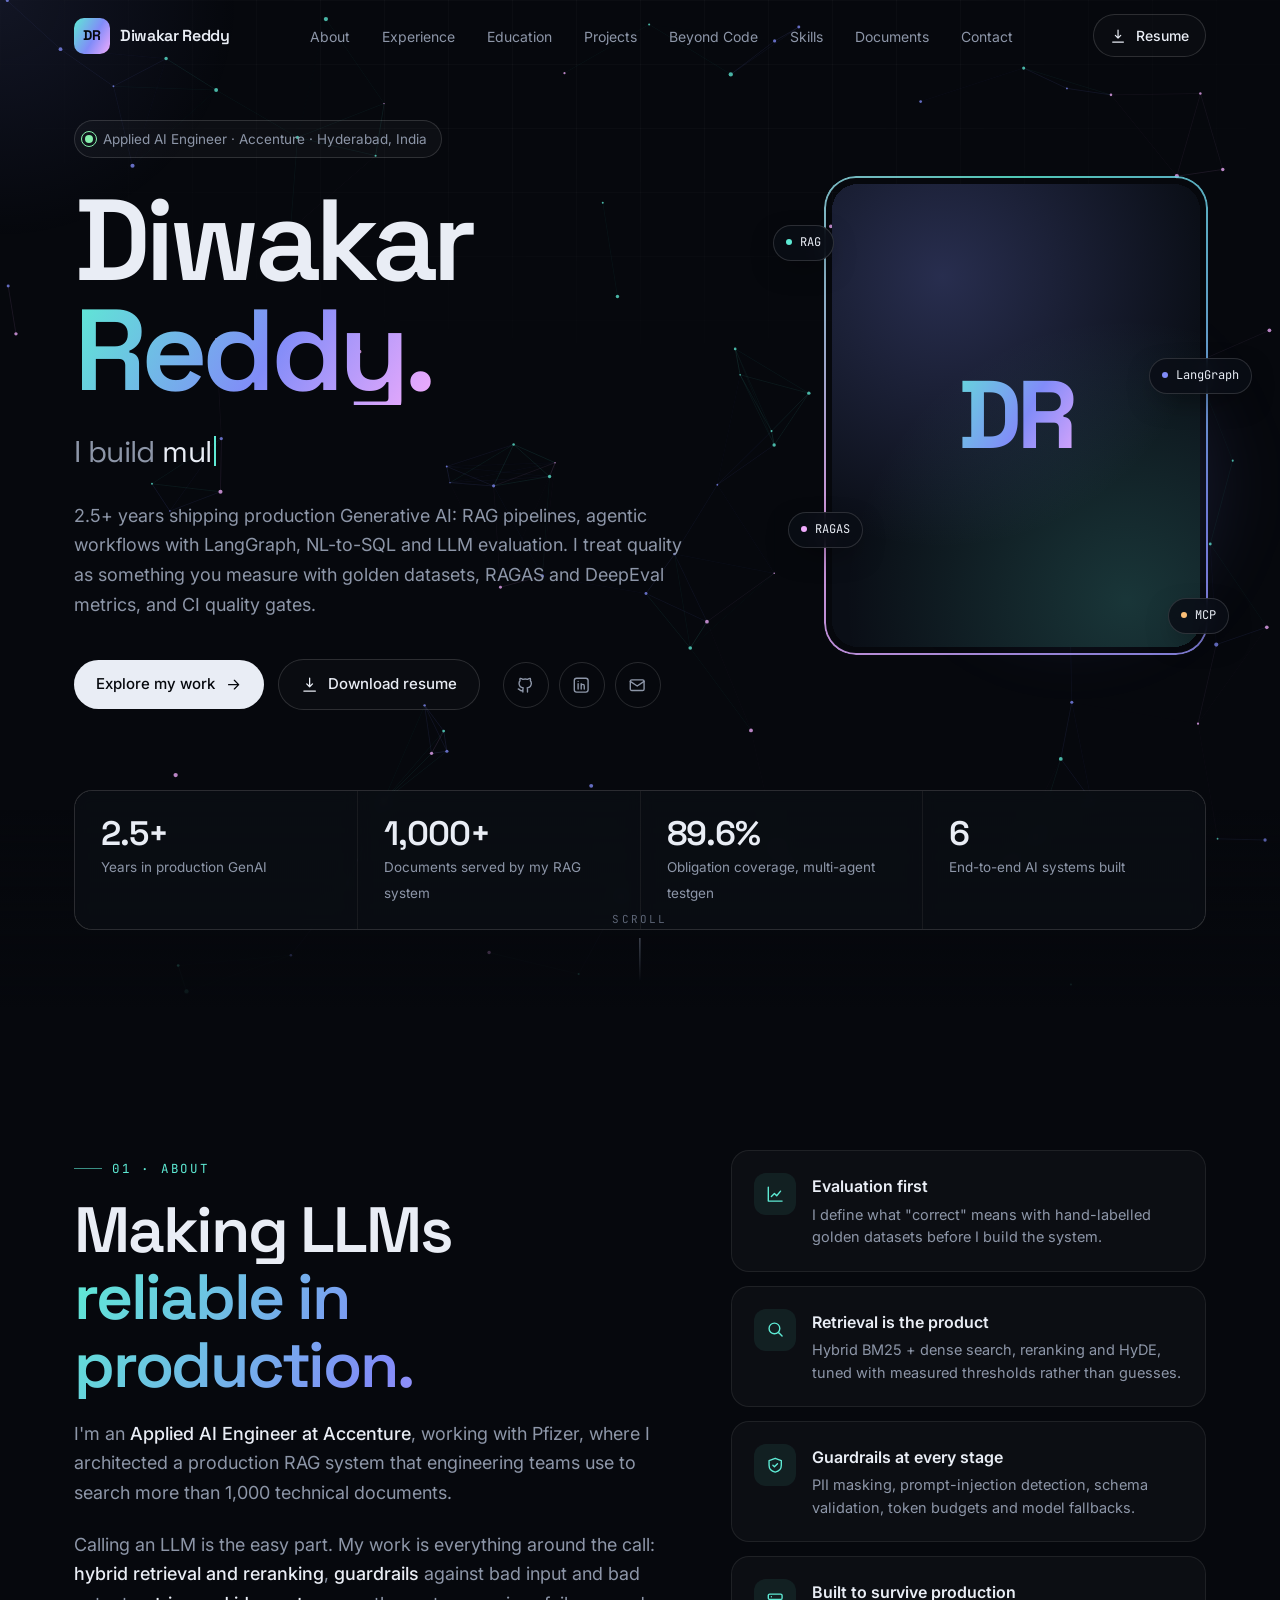
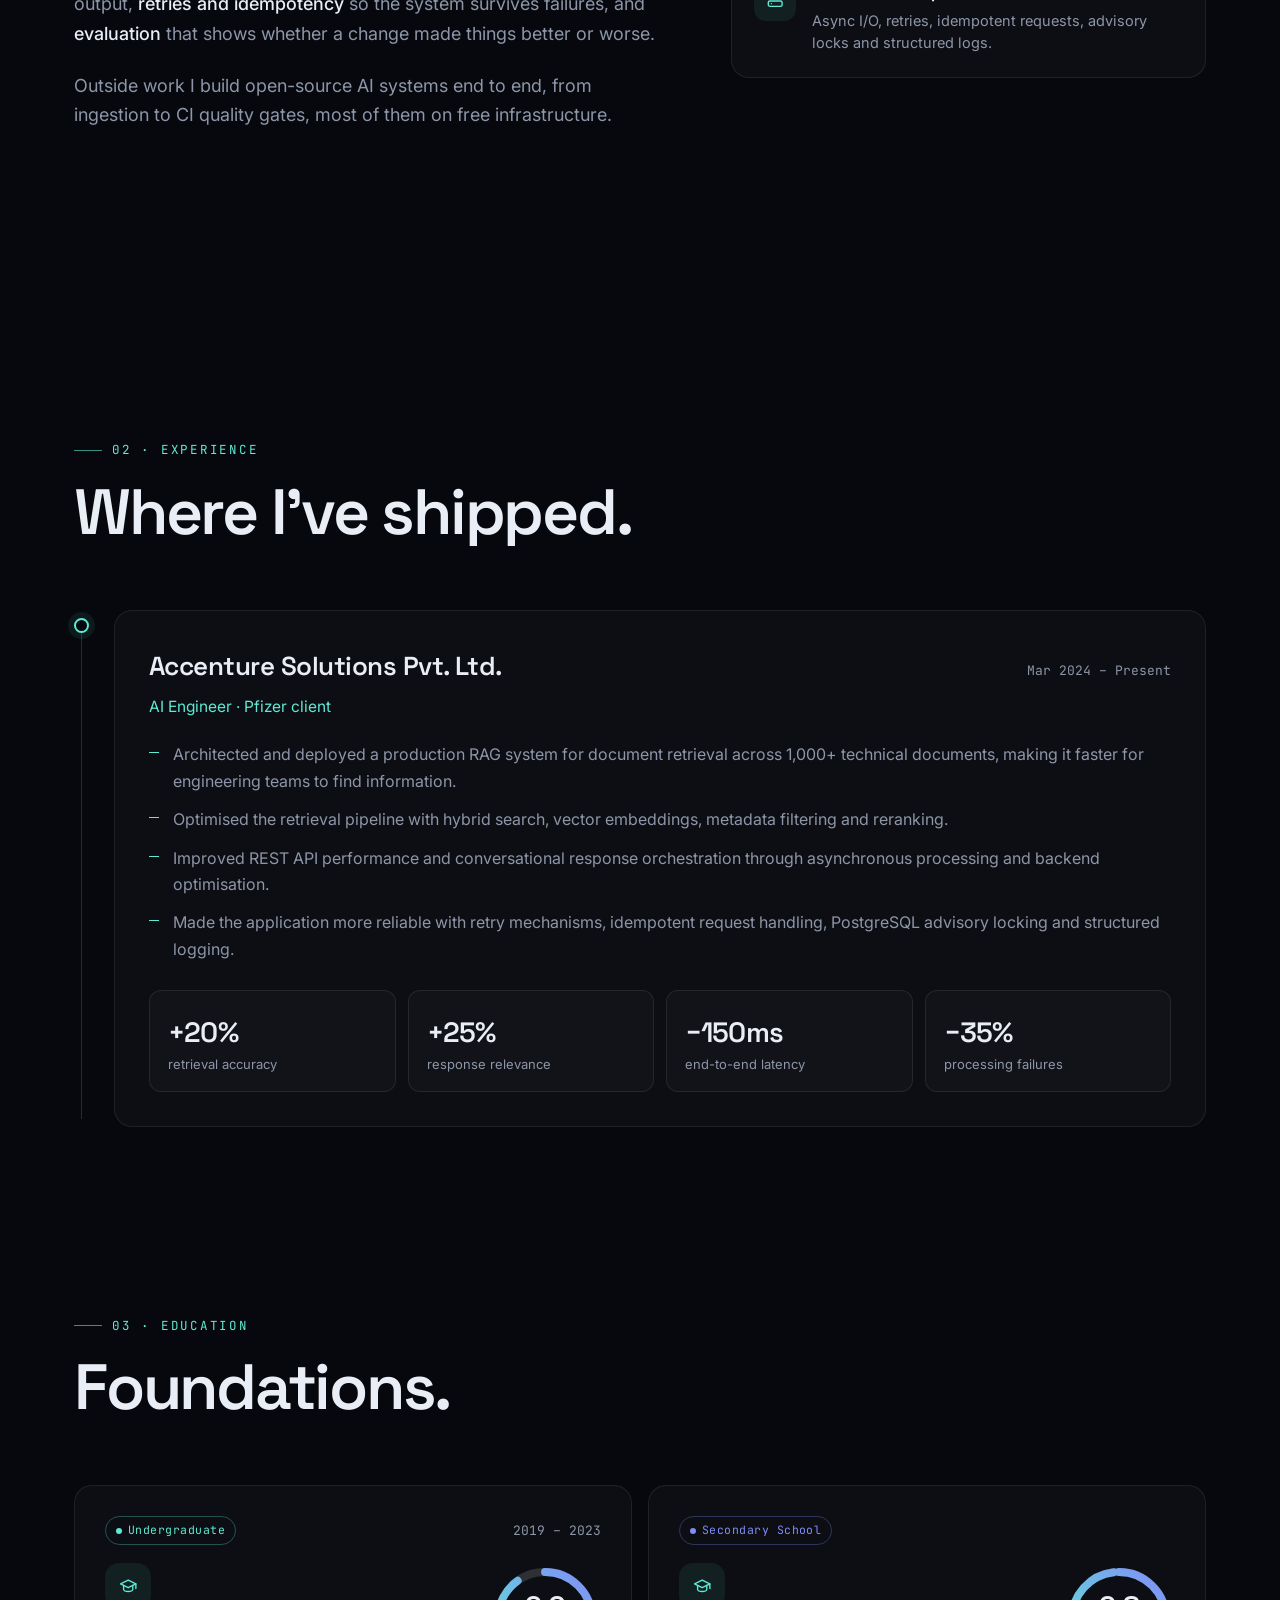
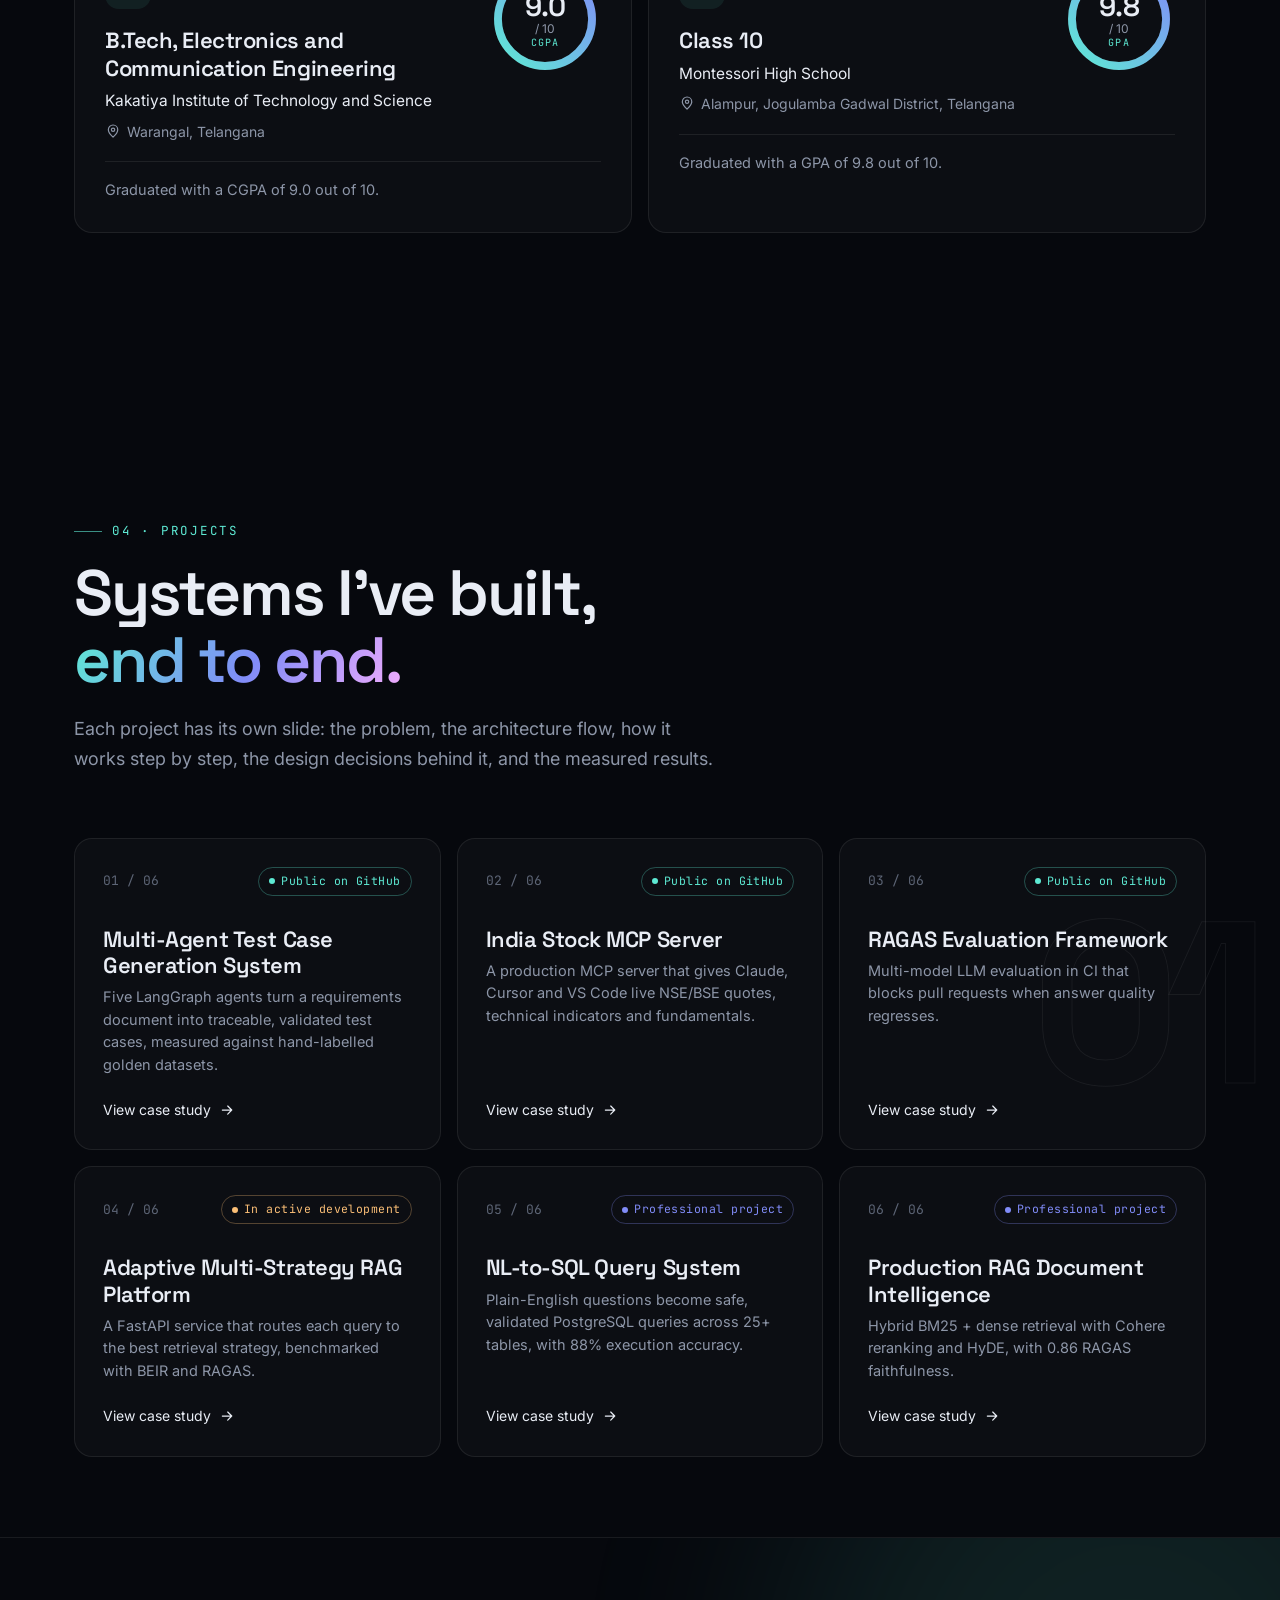
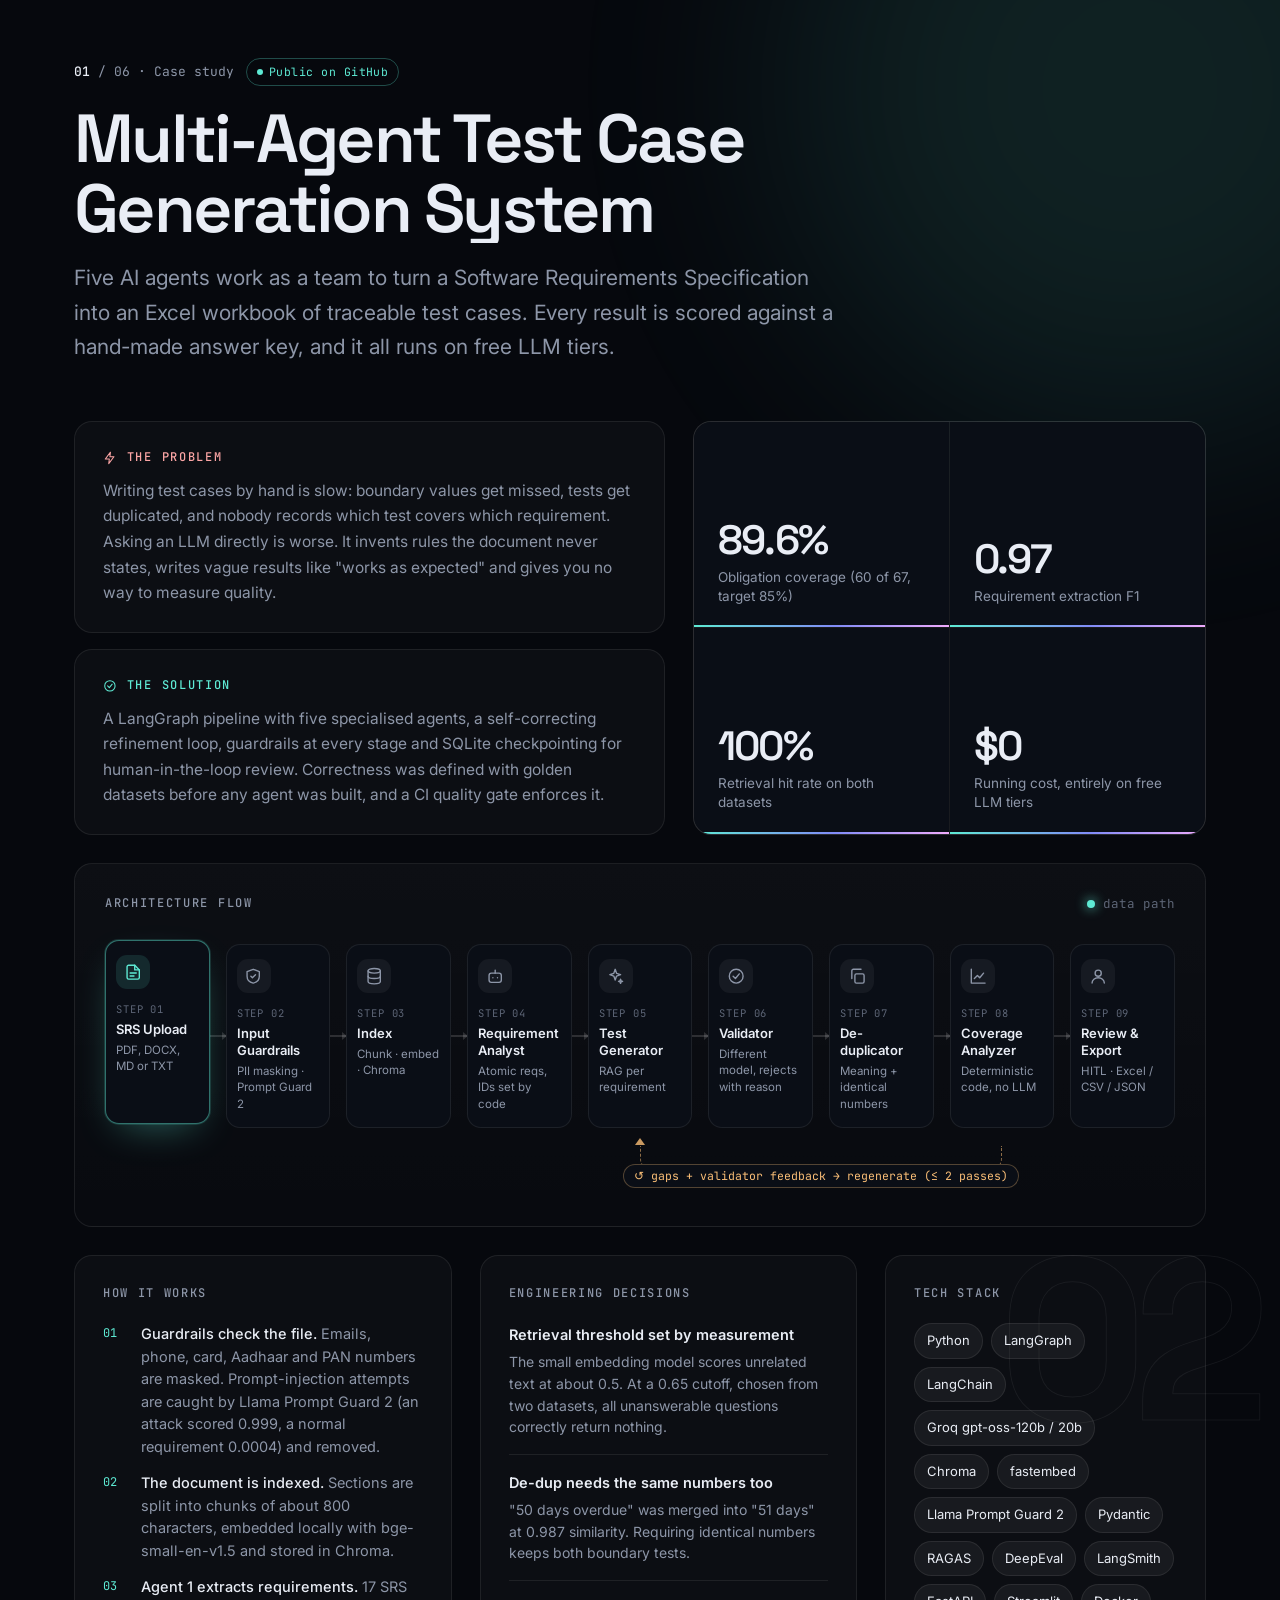
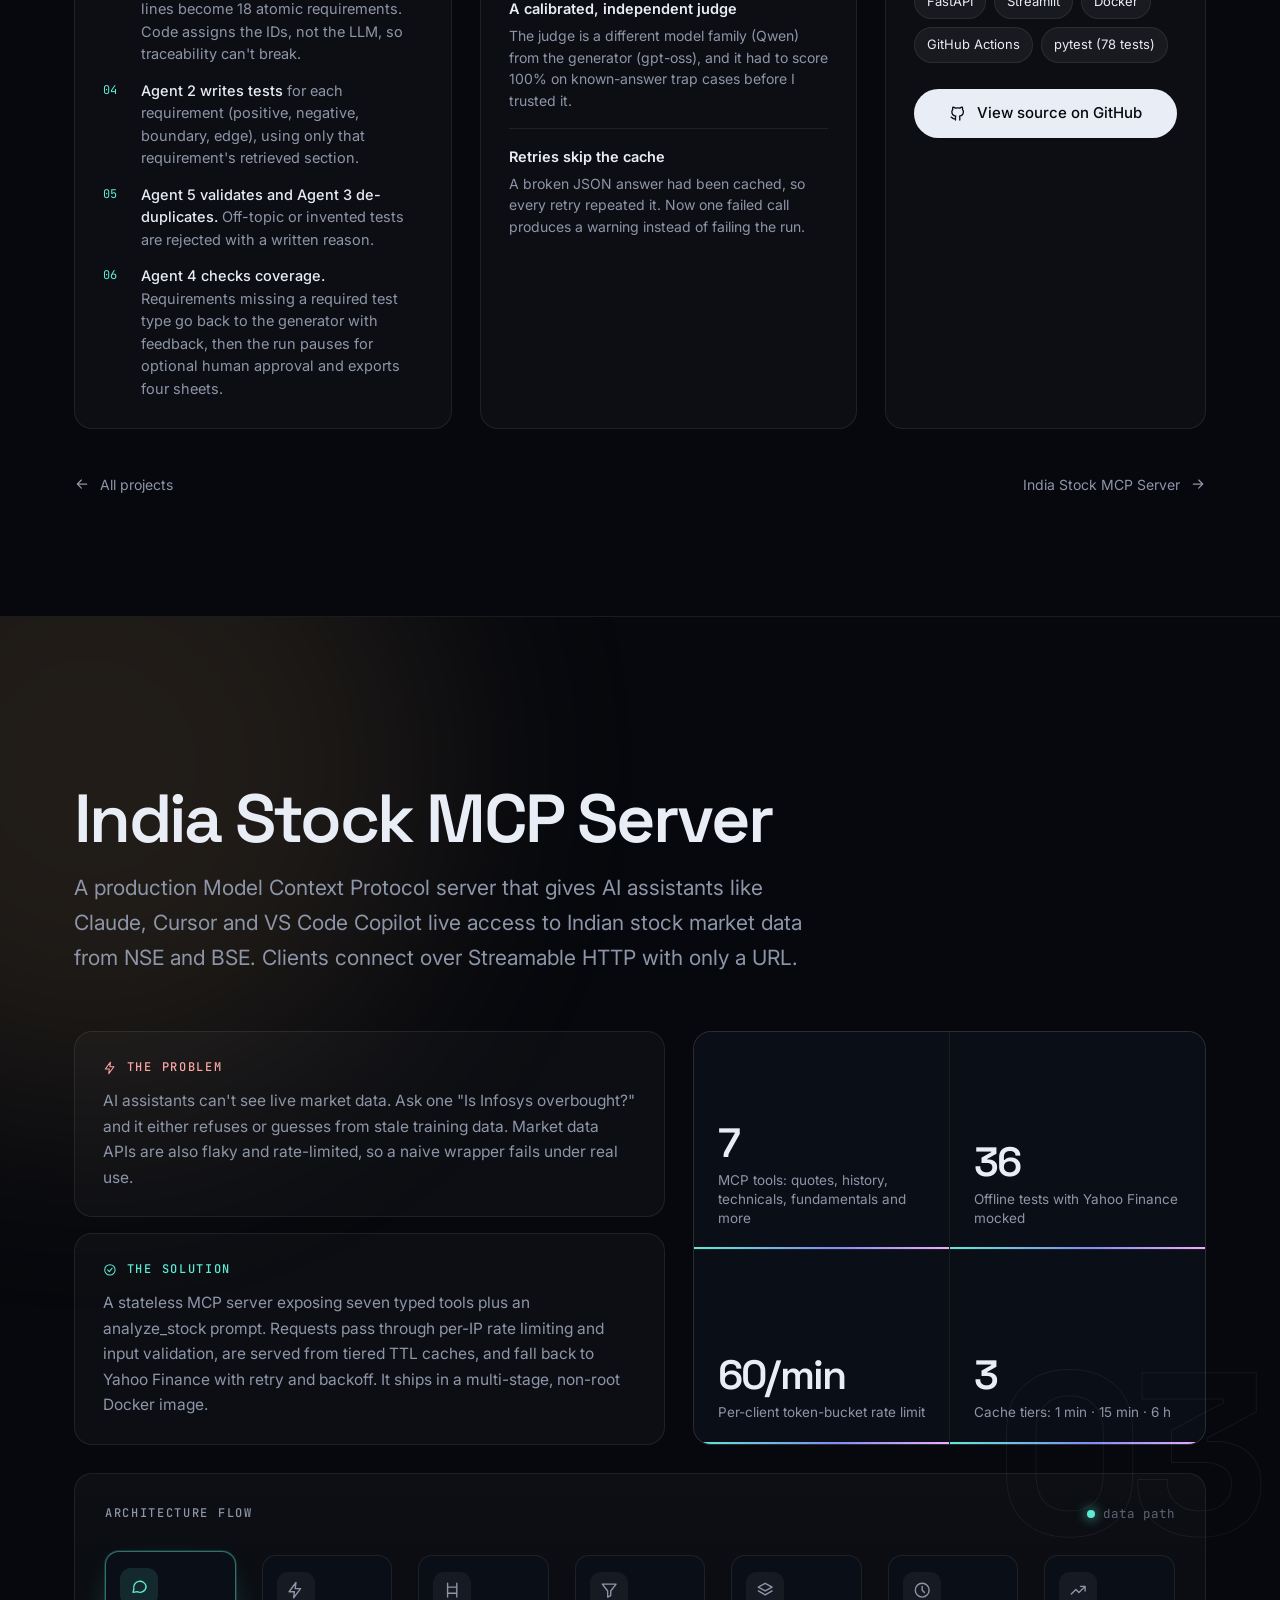
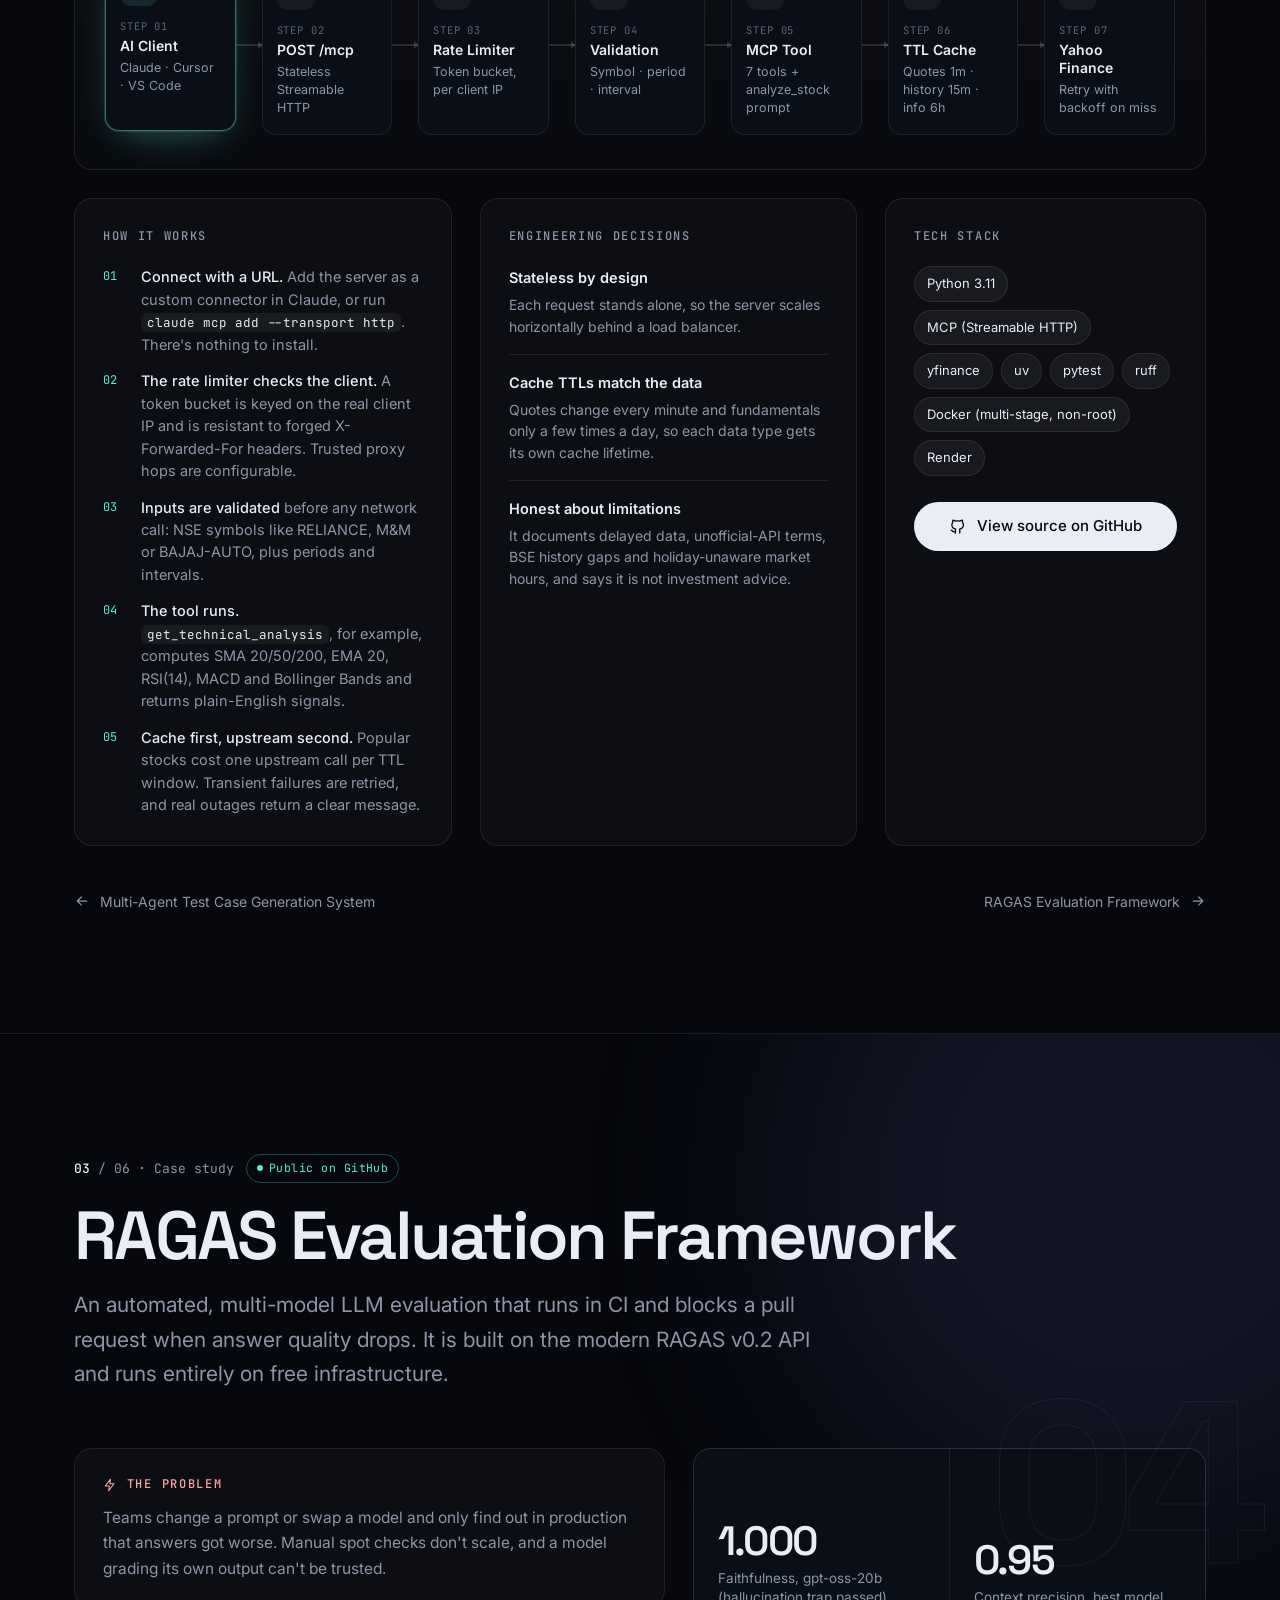
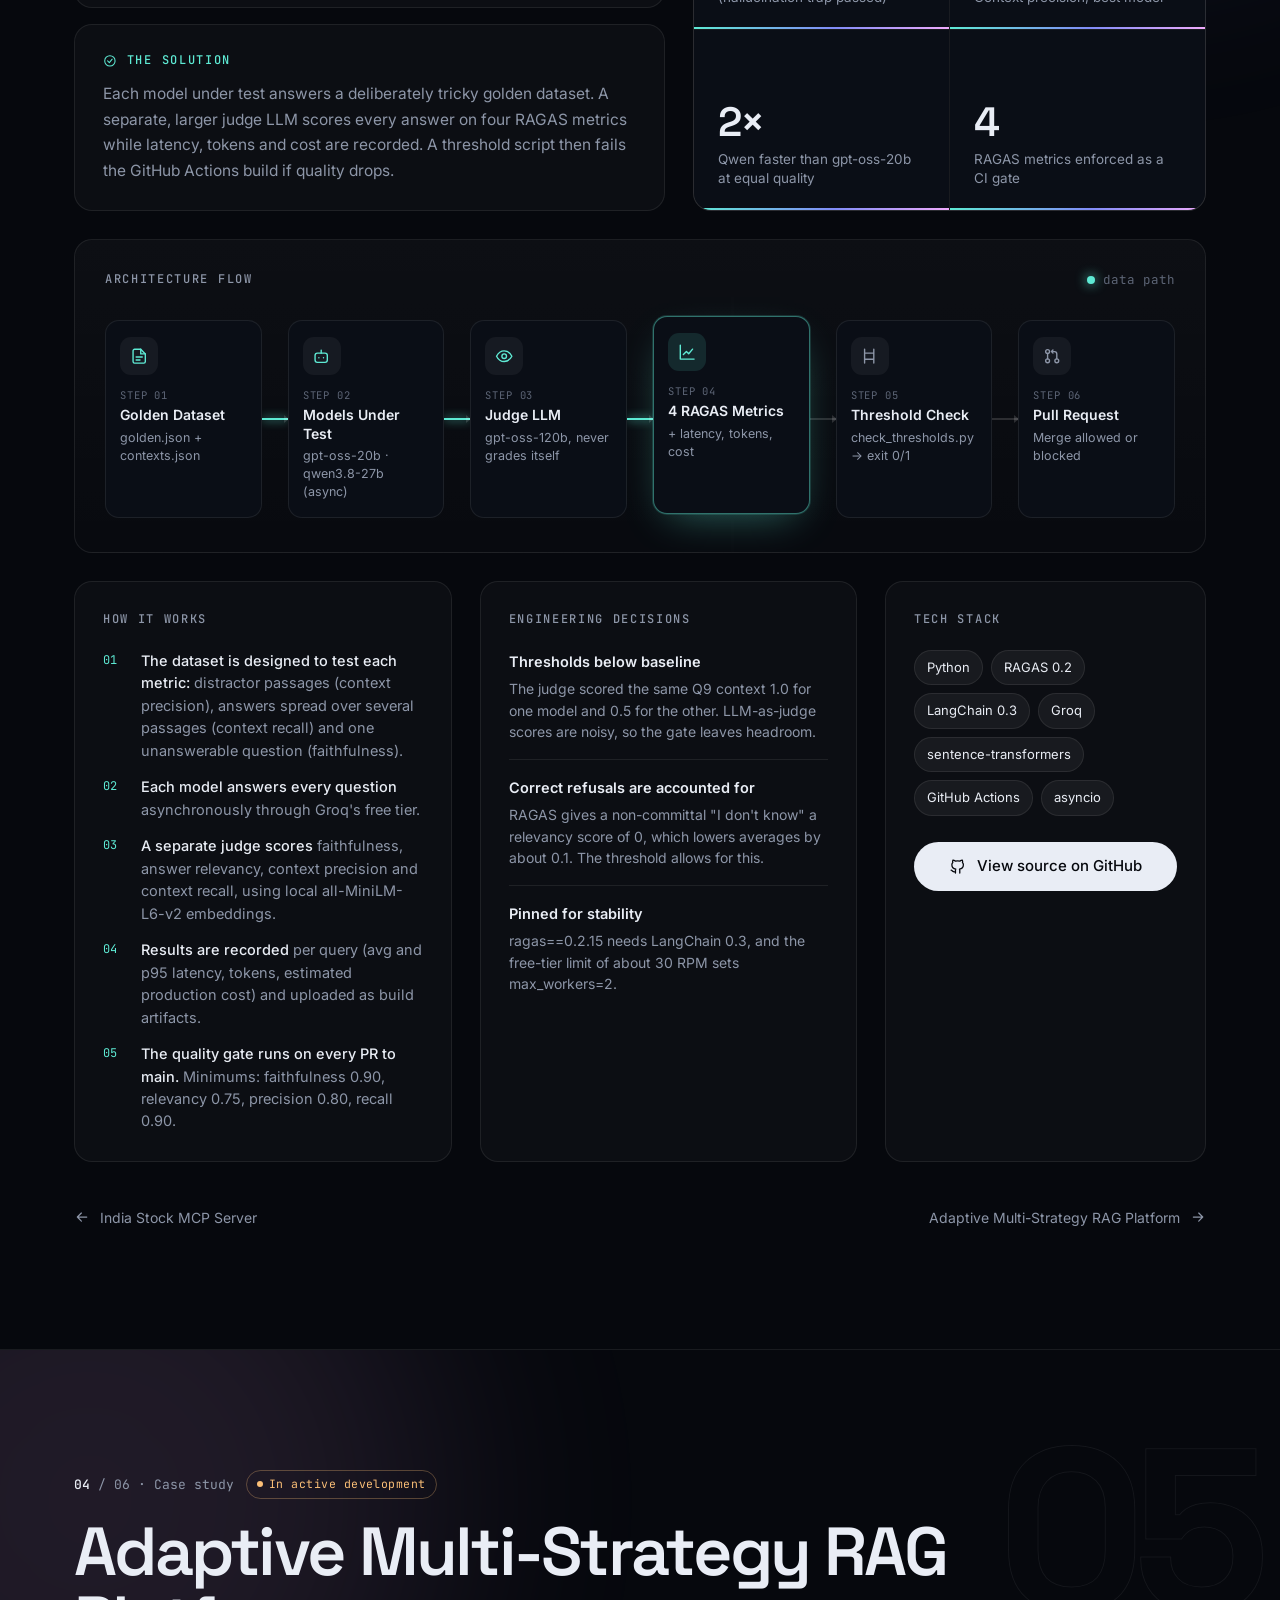
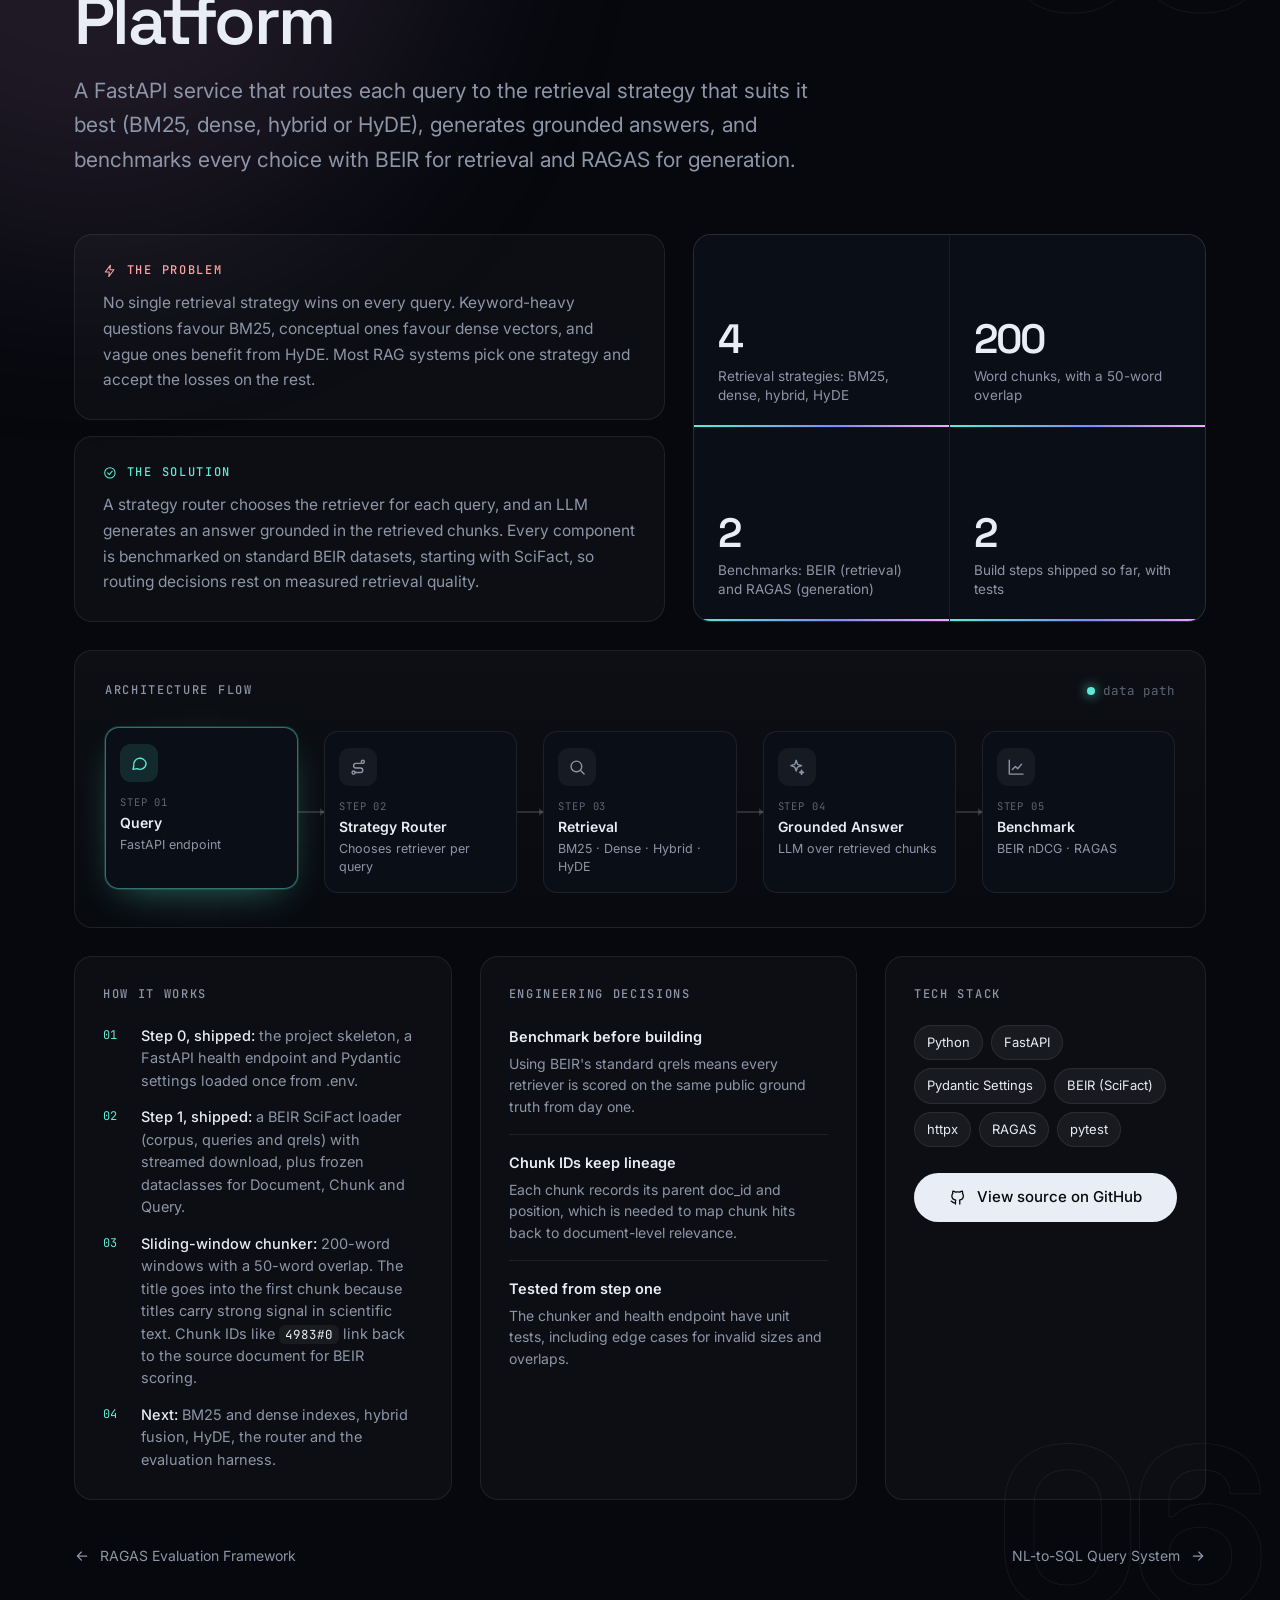
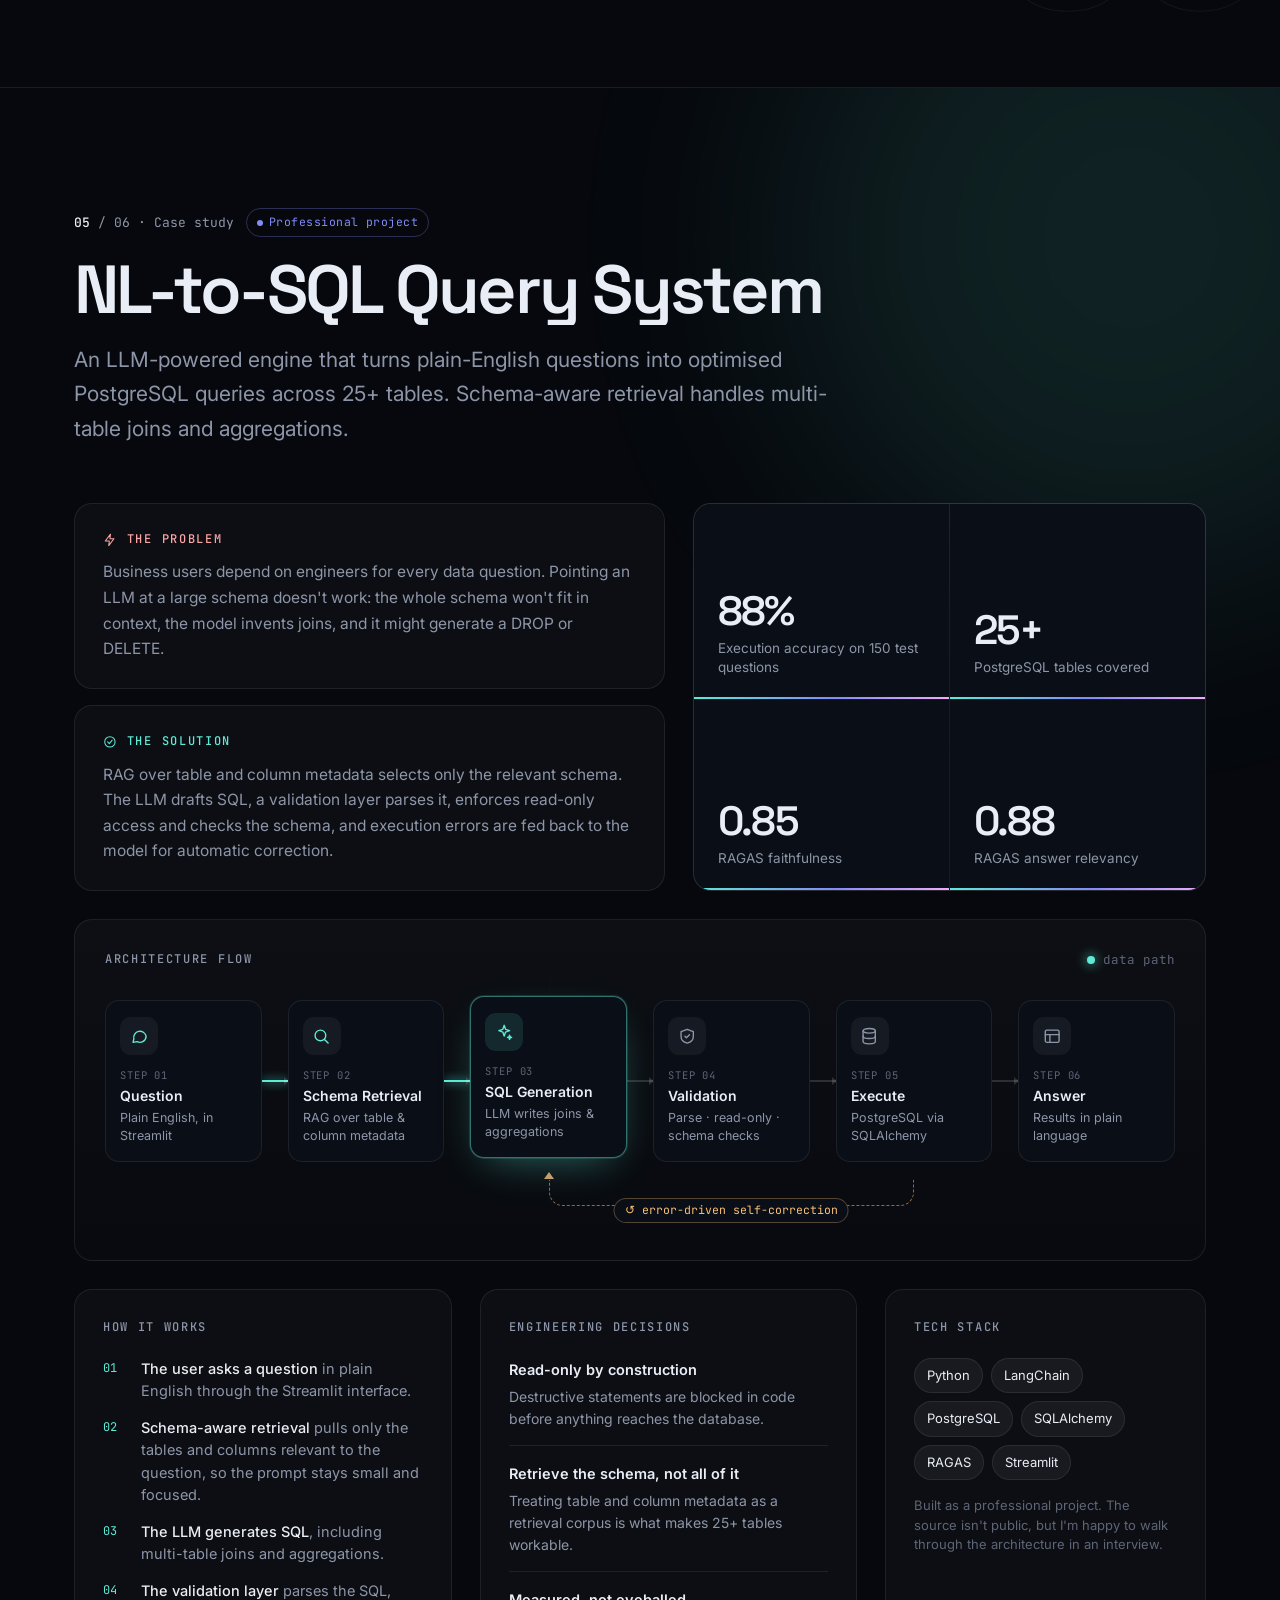
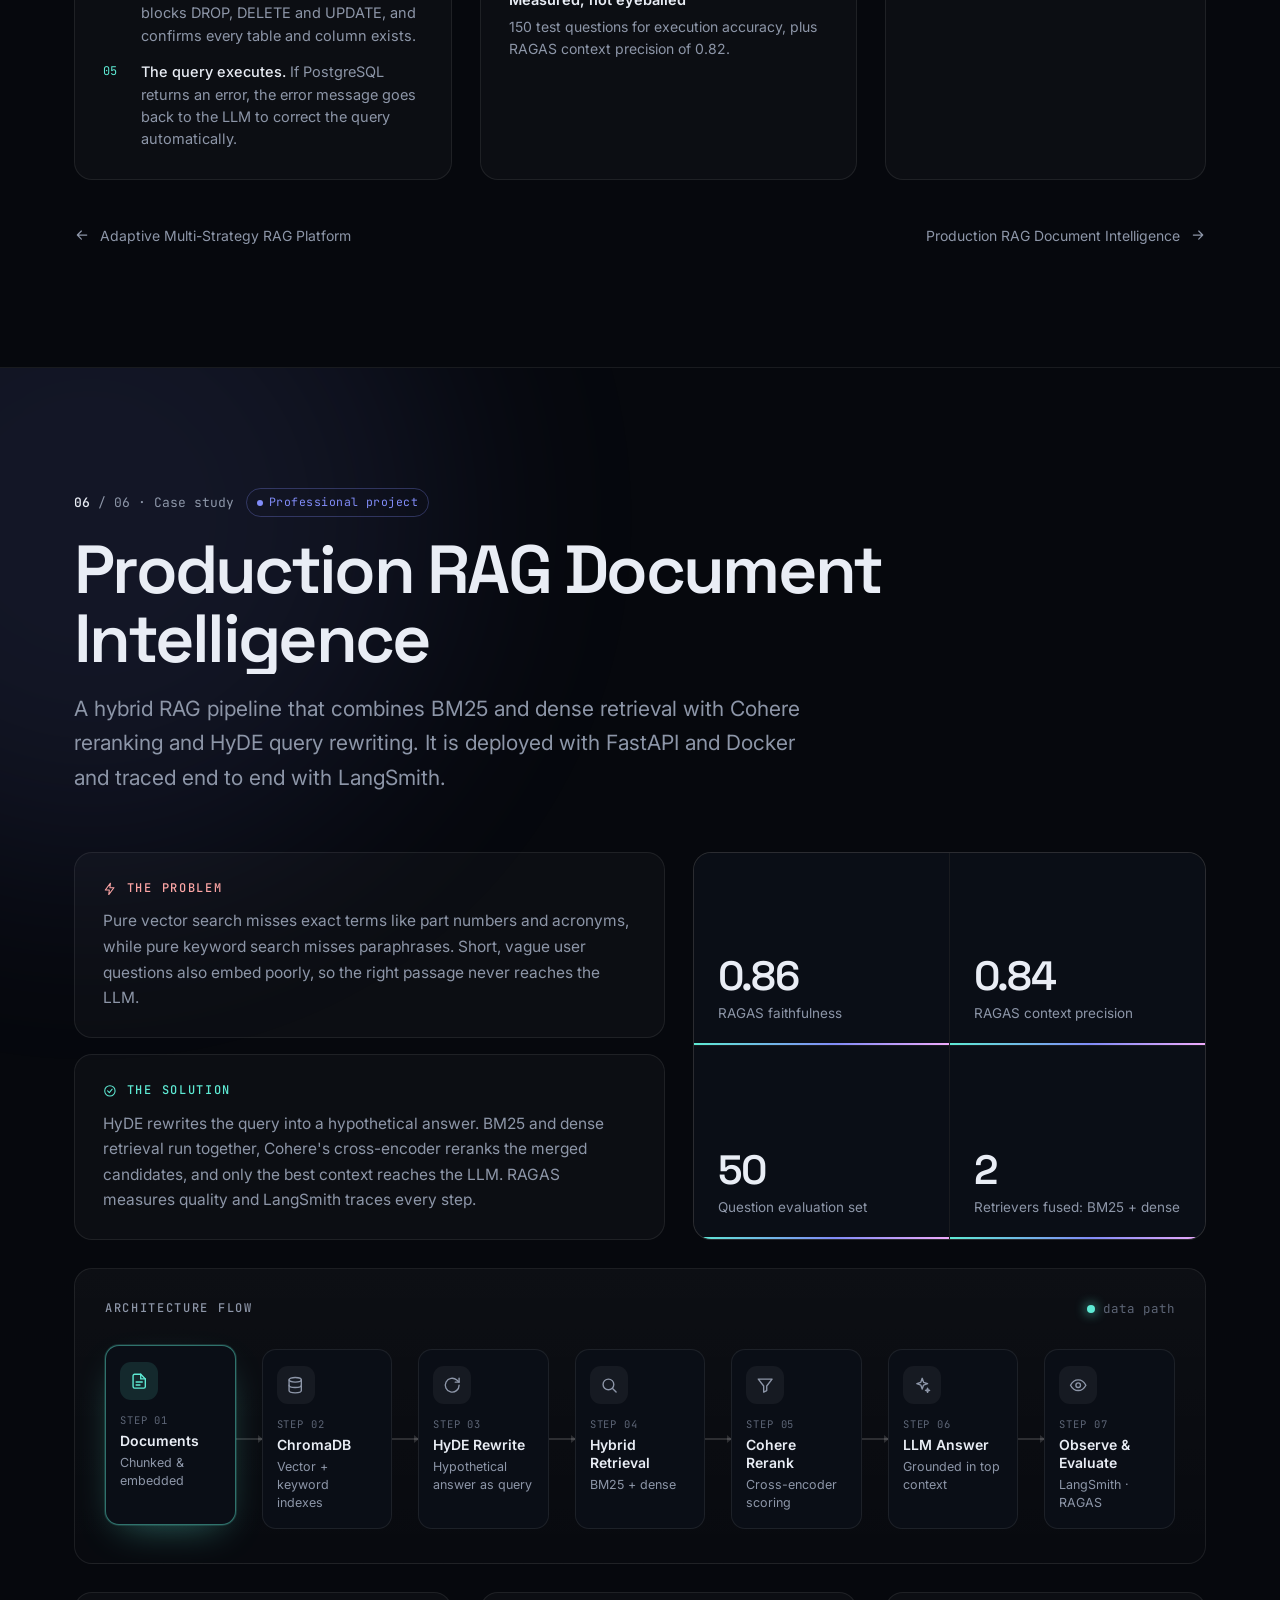
==== commit 0ff19372: "Add social share preview image and meta tags Co-Authored-By: Claude Opus 5.5 <noreply@anthropic.com>" ====
--- a/index.html
+++ b/index.html
@@ -7,6 +7,18 @@
   <meta name="description" content="Diwakar Reddy, Applied AI Engineer building production RAG pipelines, agentic AI workflows, NL-to-SQL and LLM evaluation systems." />
   <meta property="og:title" content="Diwakar Reddy | Applied AI Engineer" />
   <meta property="og:description" content="Production RAG, multi-agent systems and evaluation-driven LLM engineering." />
+  <meta property="og:type" content="website" />
+  <meta property="og:url" content="https://diwakarreddy11.github.io/" />
+  <meta property="og:site_name" content="Diwakar Reddy" />
+  <meta property="og:image" content="https://diwakarreddy11.github.io/assets/og-image.png" />
+  <meta property="og:image:width" content="1200" />
+  <meta property="og:image:height" content="630" />
+  <meta property="og:image:alt" content="Diwakar Reddy, Applied AI Engineer portfolio" />
+  <meta name="twitter:card" content="summary_large_image" />
+  <meta name="twitter:title" content="Diwakar Reddy | Applied AI Engineer" />
+  <meta name="twitter:description" content="Production RAG, multi-agent systems and evaluation-driven LLM engineering." />
+  <meta name="twitter:image" content="https://diwakarreddy11.github.io/assets/og-image.png" />
+  <link rel="canonical" href="https://diwakarreddy11.github.io/" />
   <meta name="theme-color" content="#06080d" />
   <link rel="icon" href="data:image/svg+xml,%3Csvg xmlns='http://www.w3.org/2000/svg' viewBox='0 0 64 64'%3E%3Cdefs%3E%3ClinearGradient id='g' x1='0' y1='0' x2='1' y2='1'%3E%3Cstop offset='0' stop-color='%235eead4'/%3E%3Cstop offset='1' stop-color='%23818cf8'/%3E%3C/linearGradient%3E%3C/defs%3E%3Crect width='64' height='64' rx='16' fill='url(%23g)'/%3E%3Ctext x='32' y='42' font-family='Arial' font-weight='700' font-size='26' text-anchor='middle' fill='%2306080d'%3EDR%3C/text%3E%3C/svg%3E" />
   <link rel="preconnect" href="https://fonts.googleapis.com" />
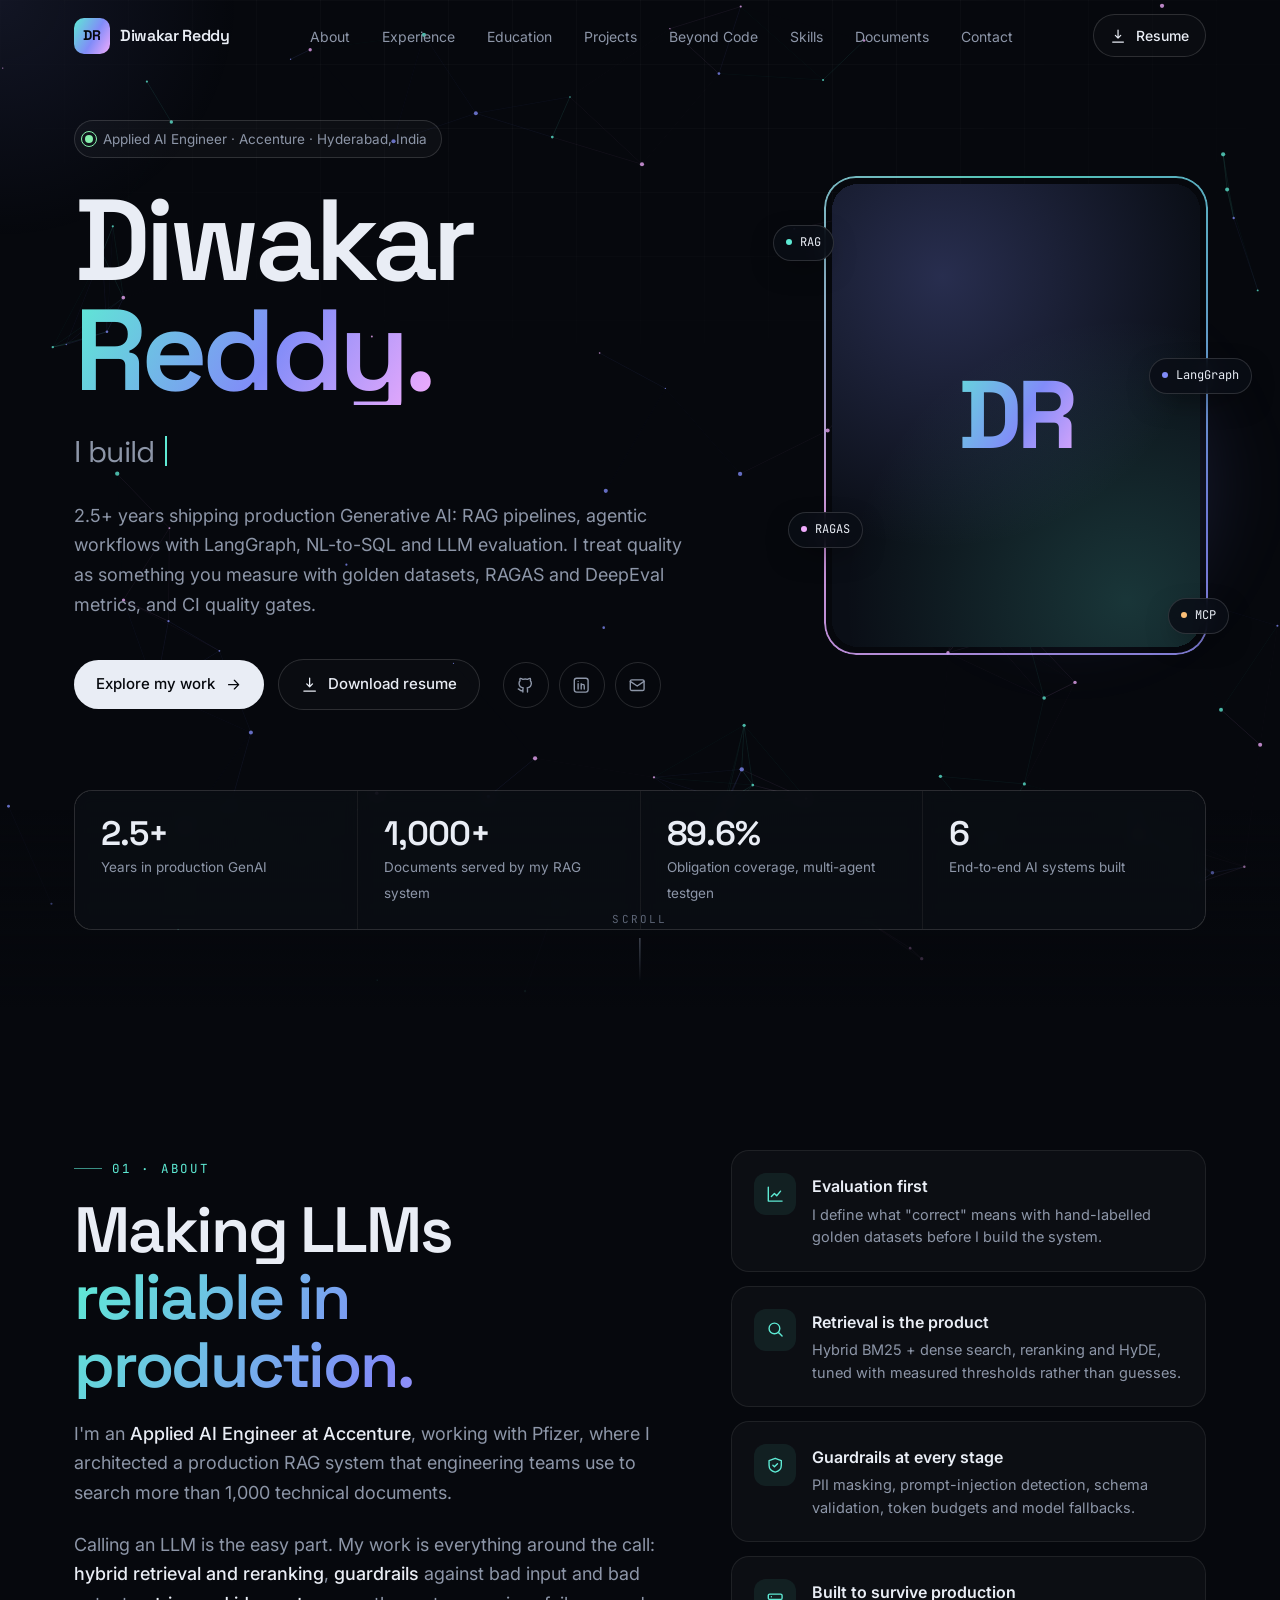
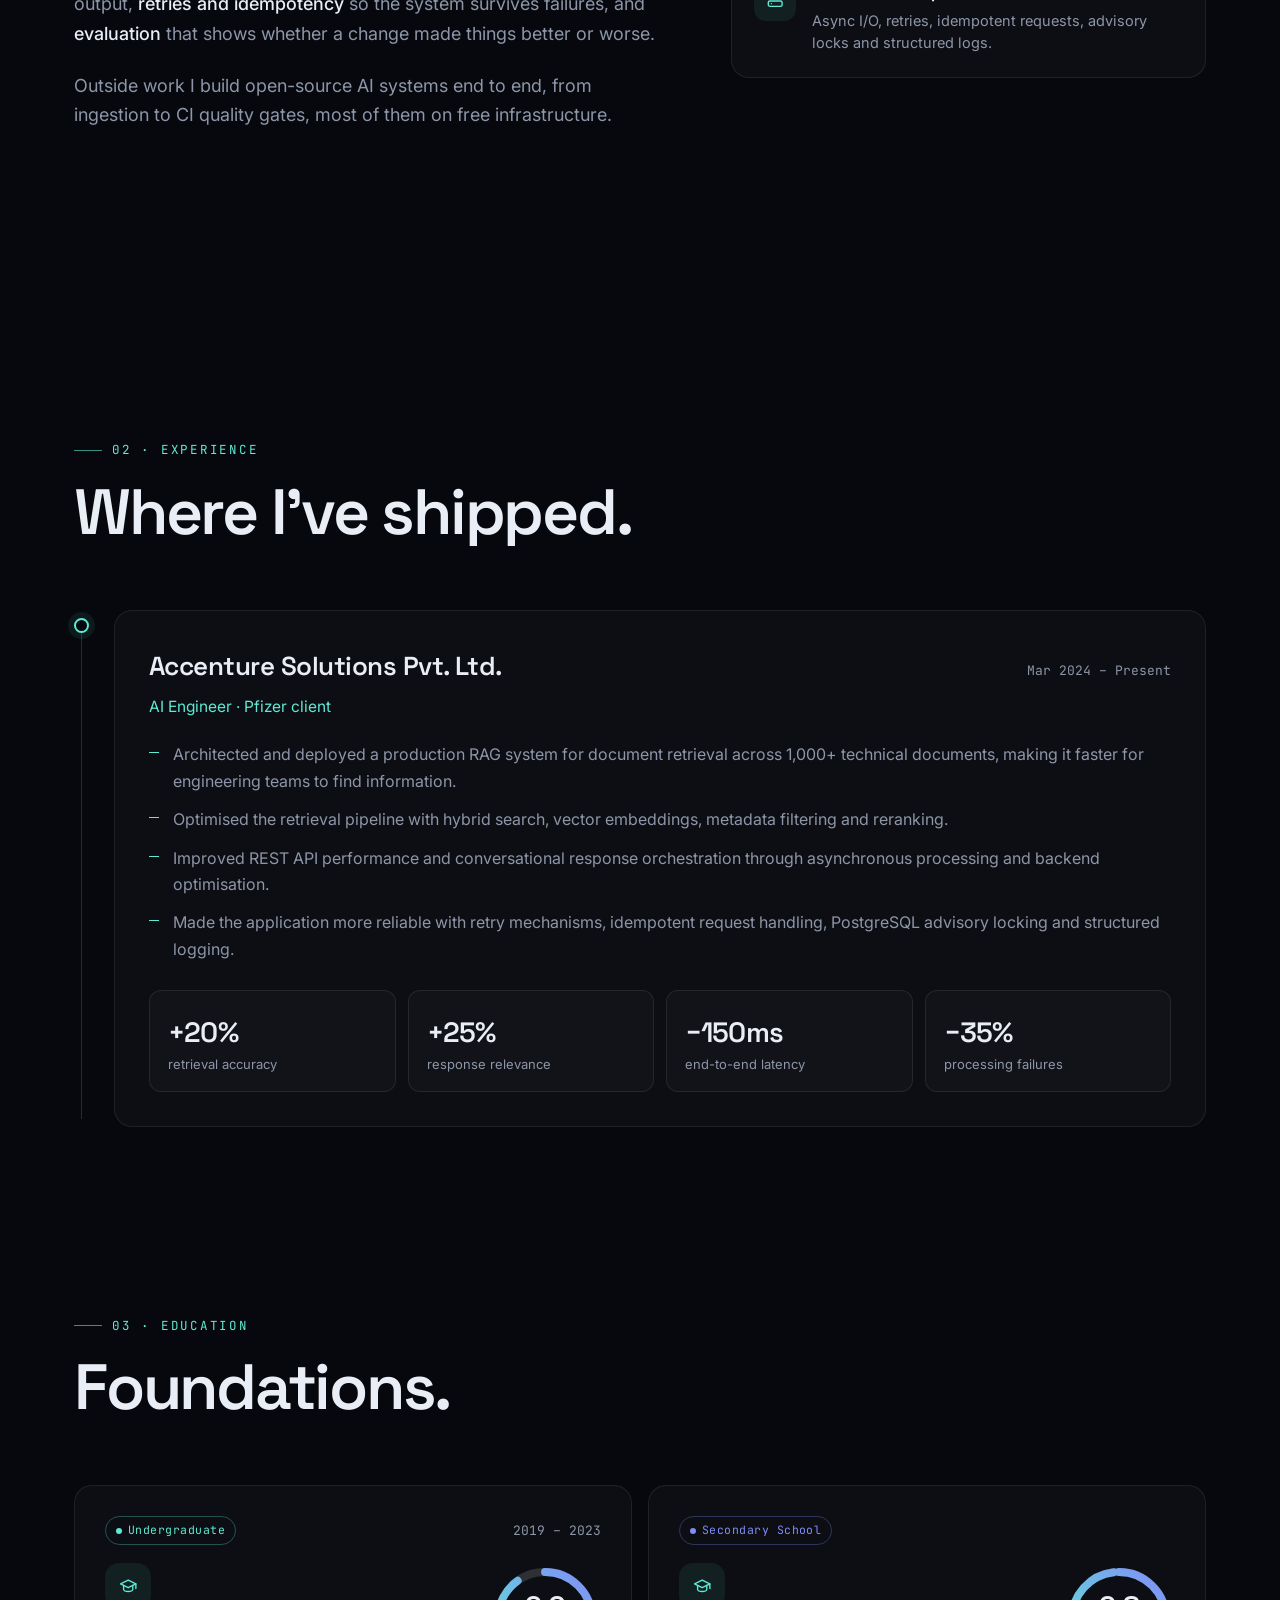
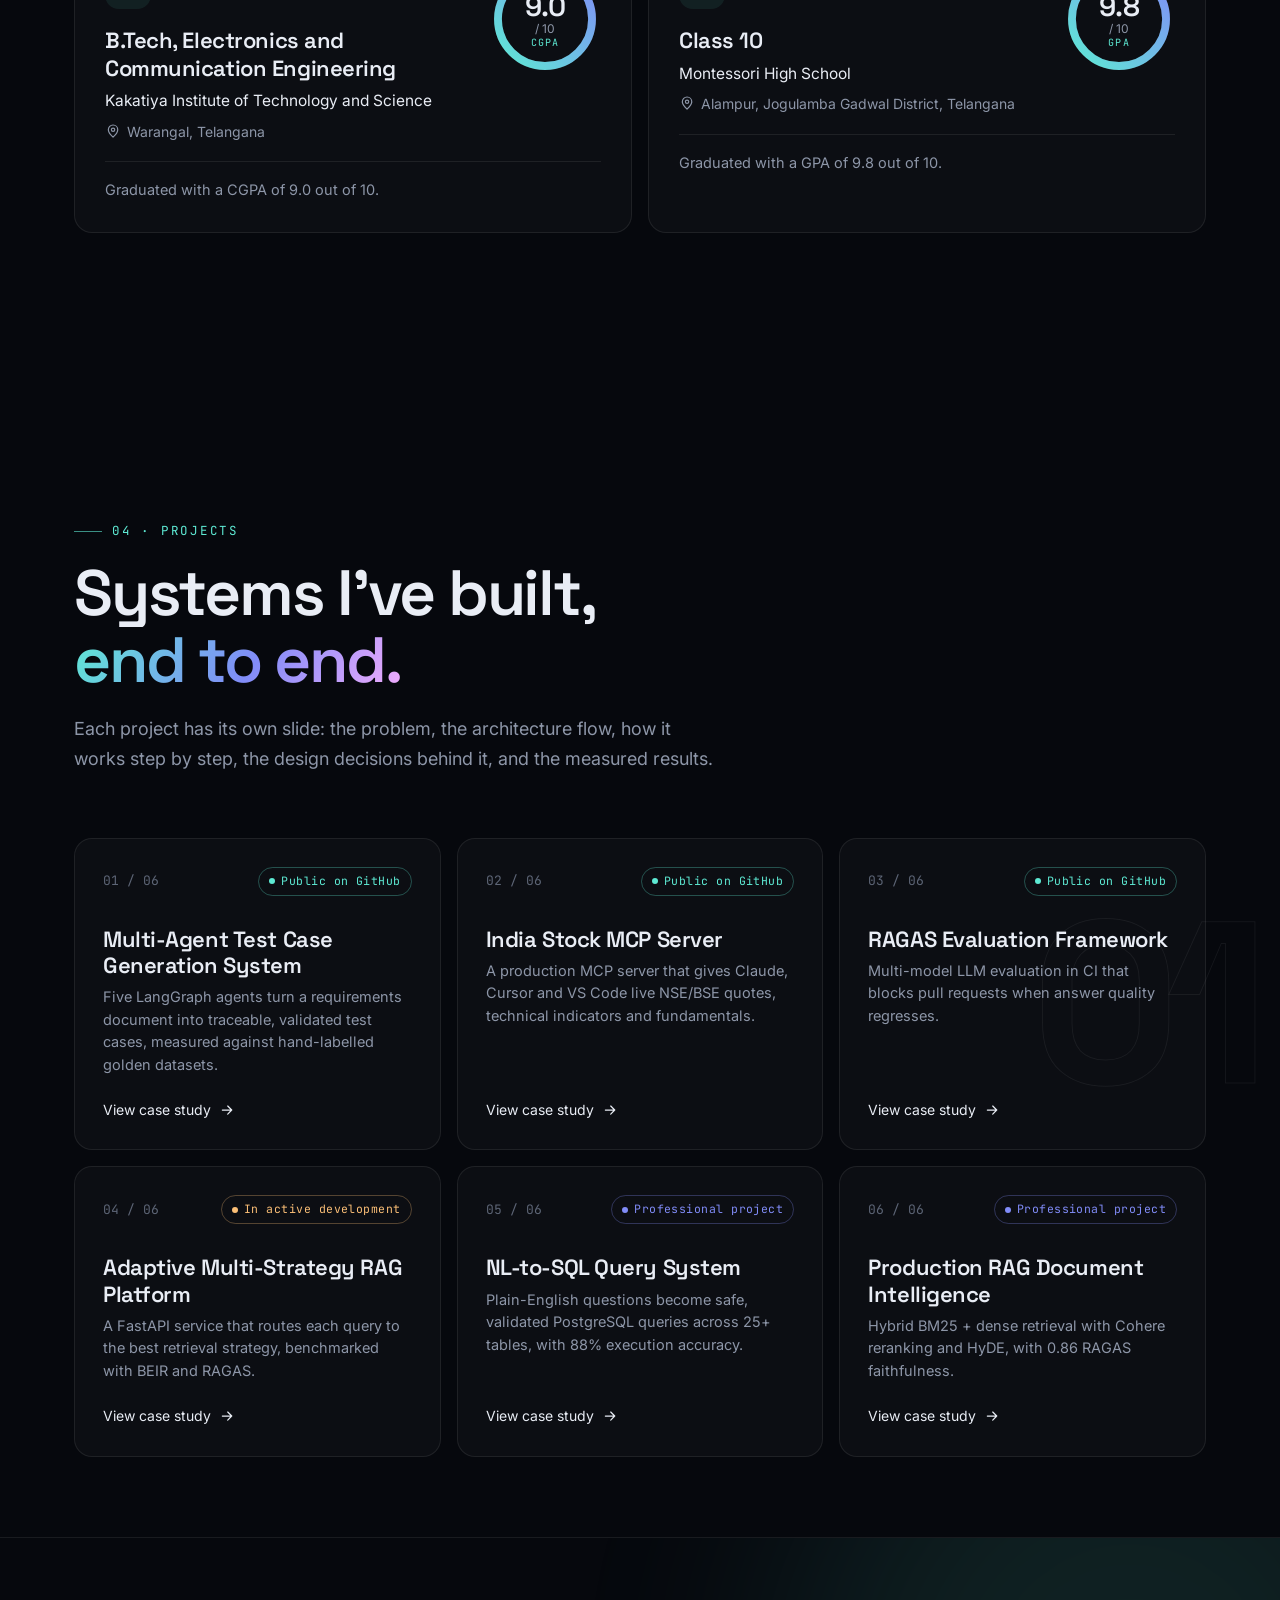
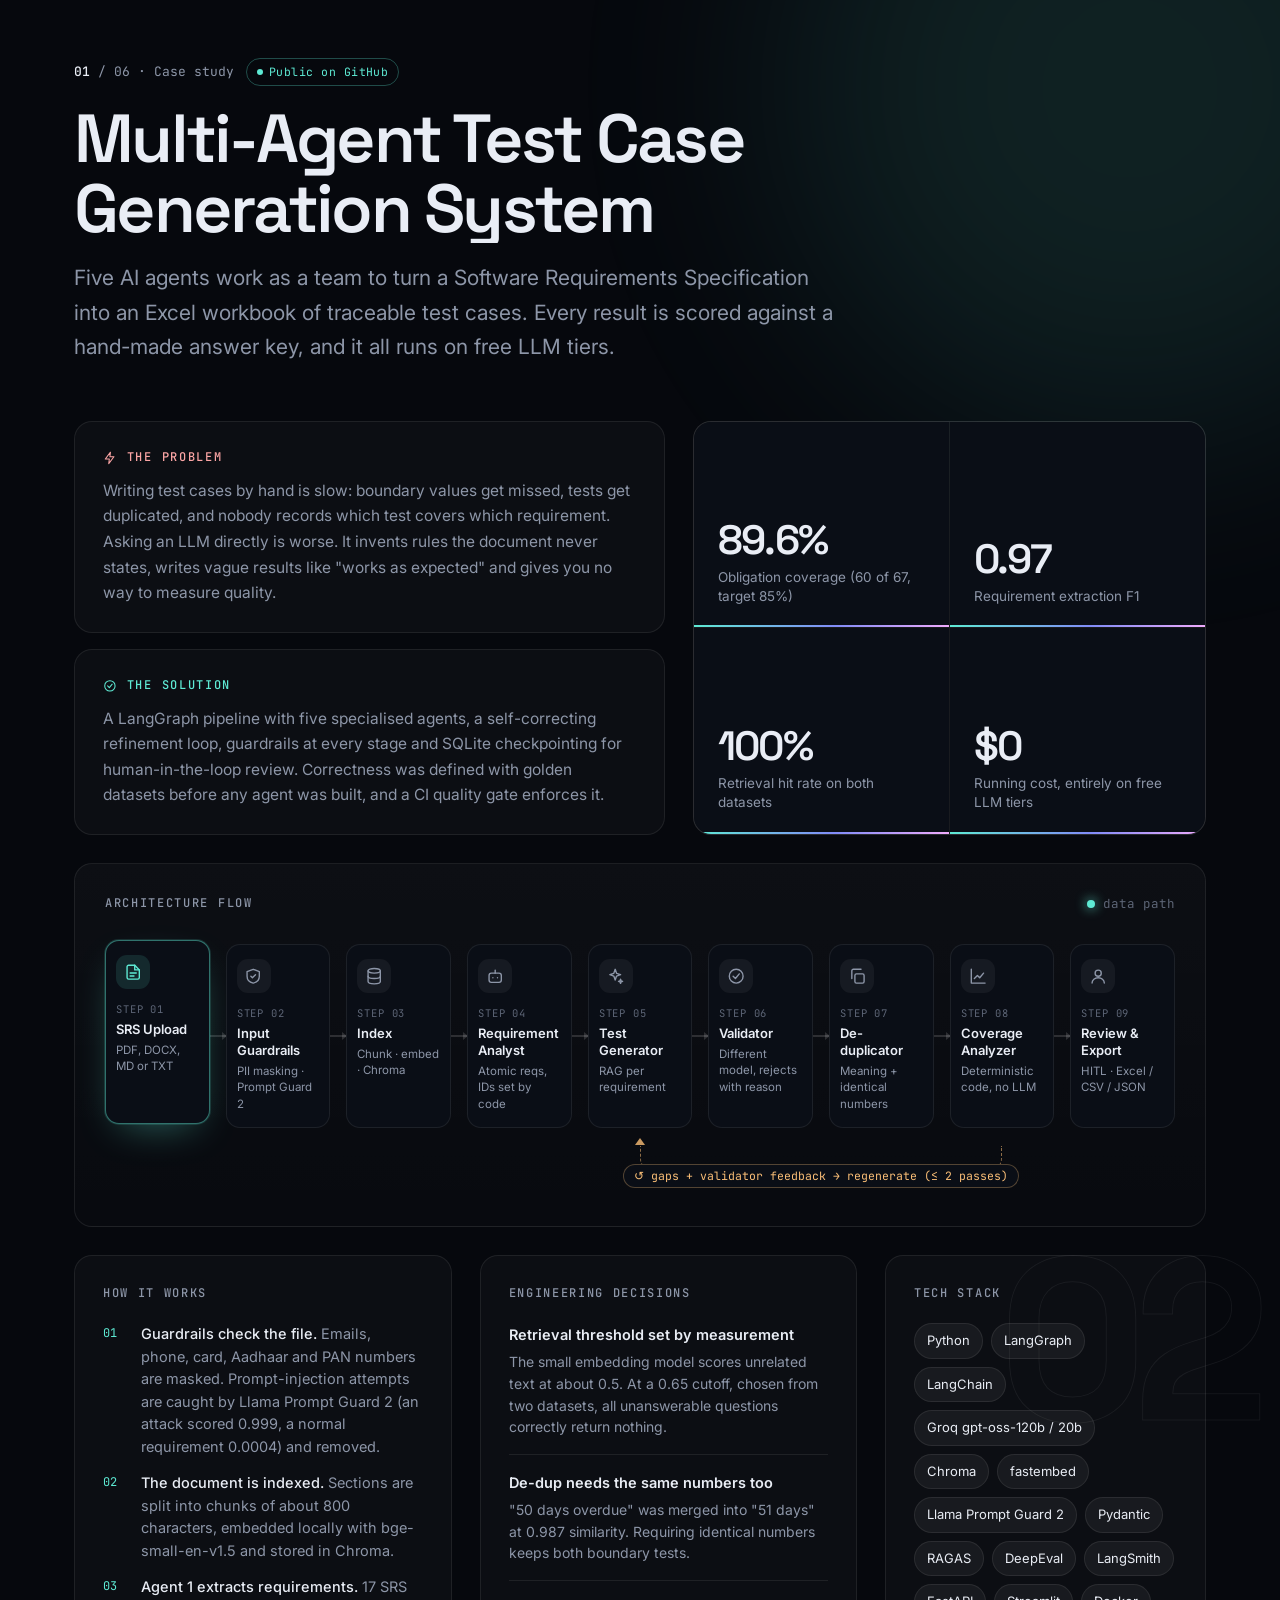
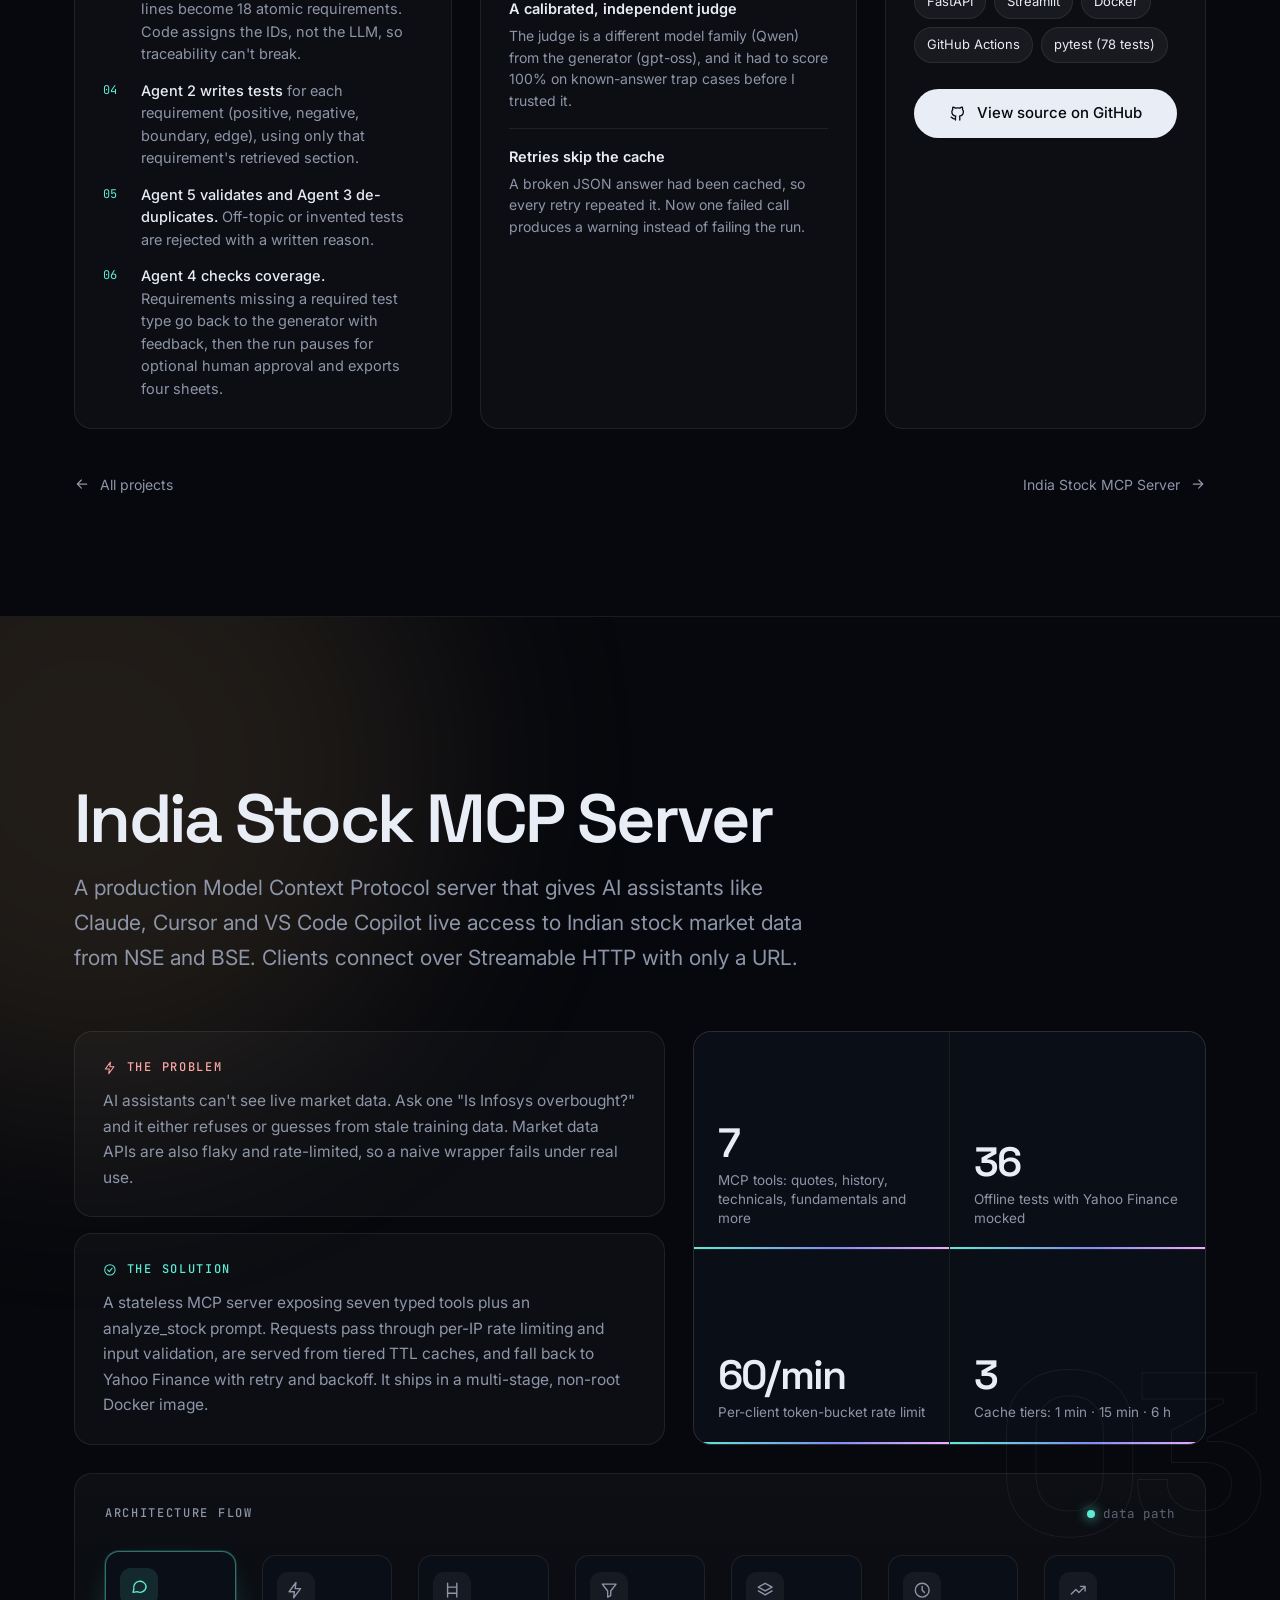
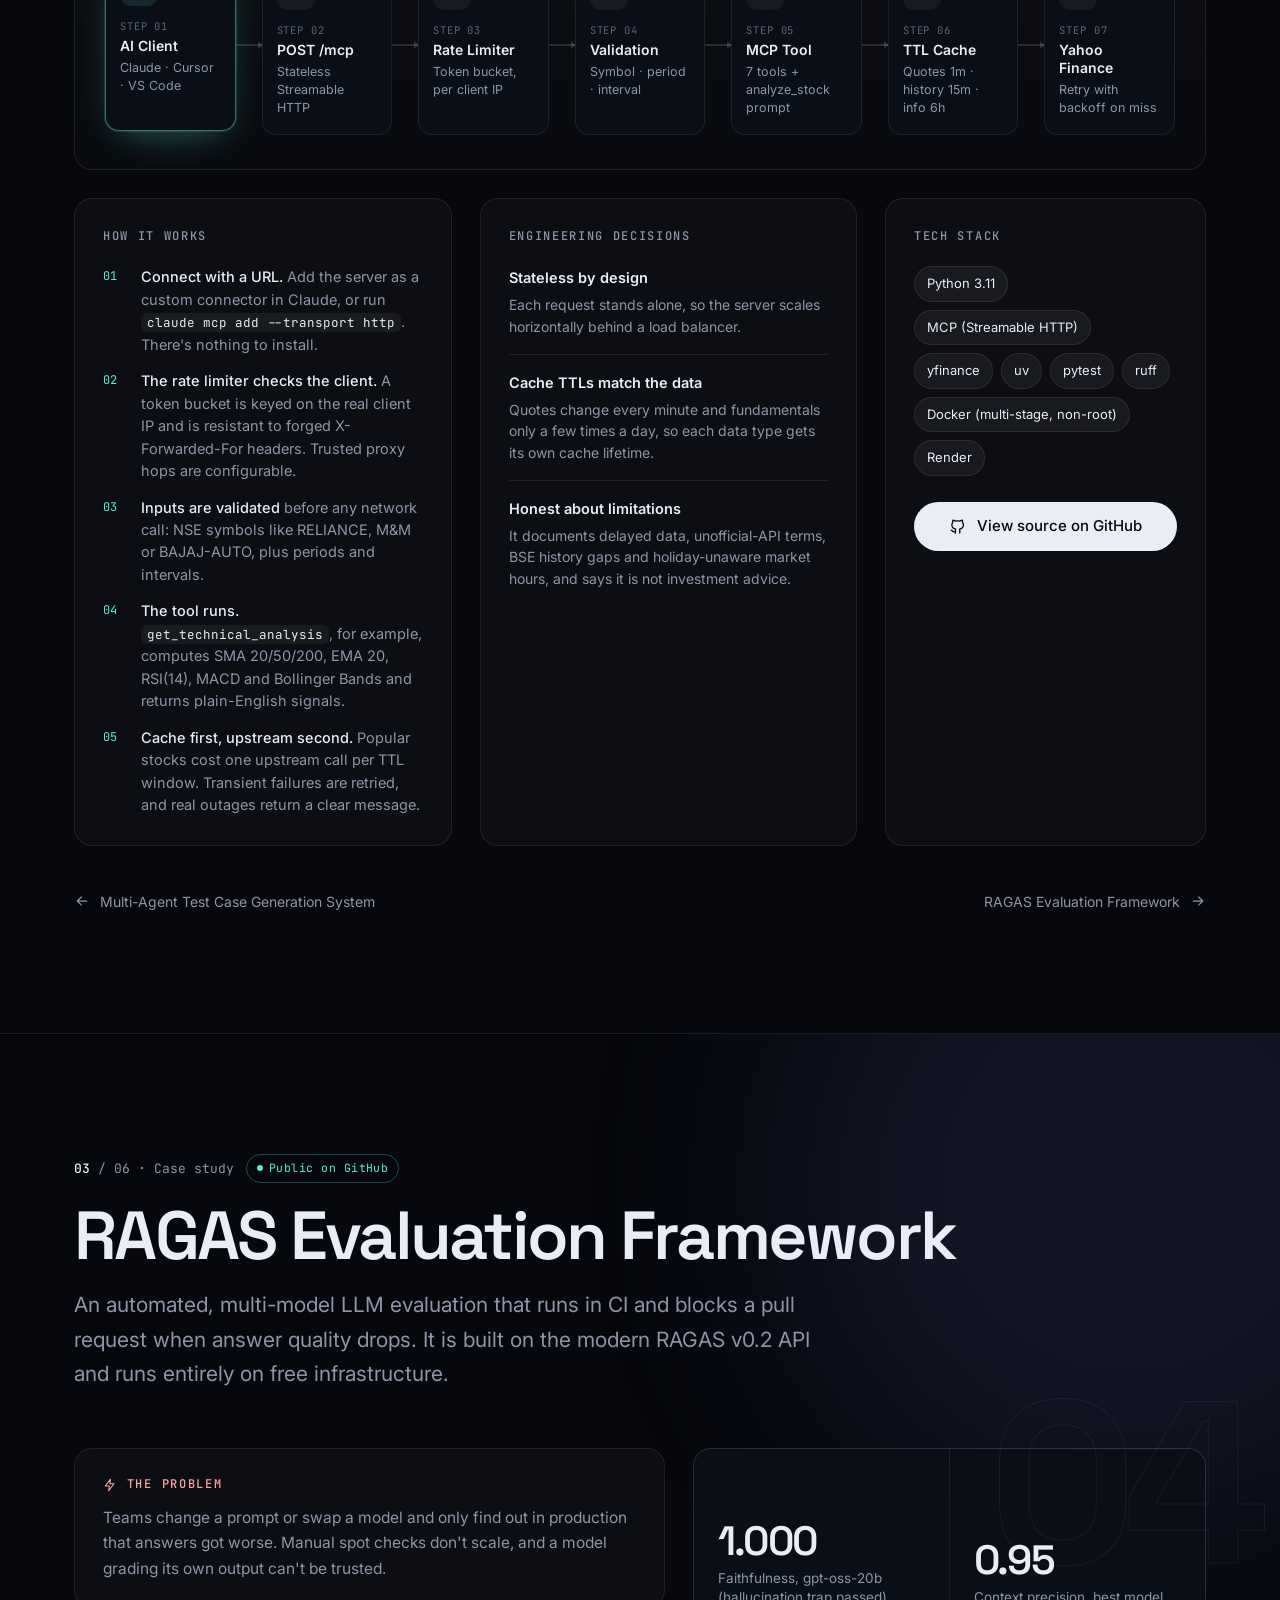
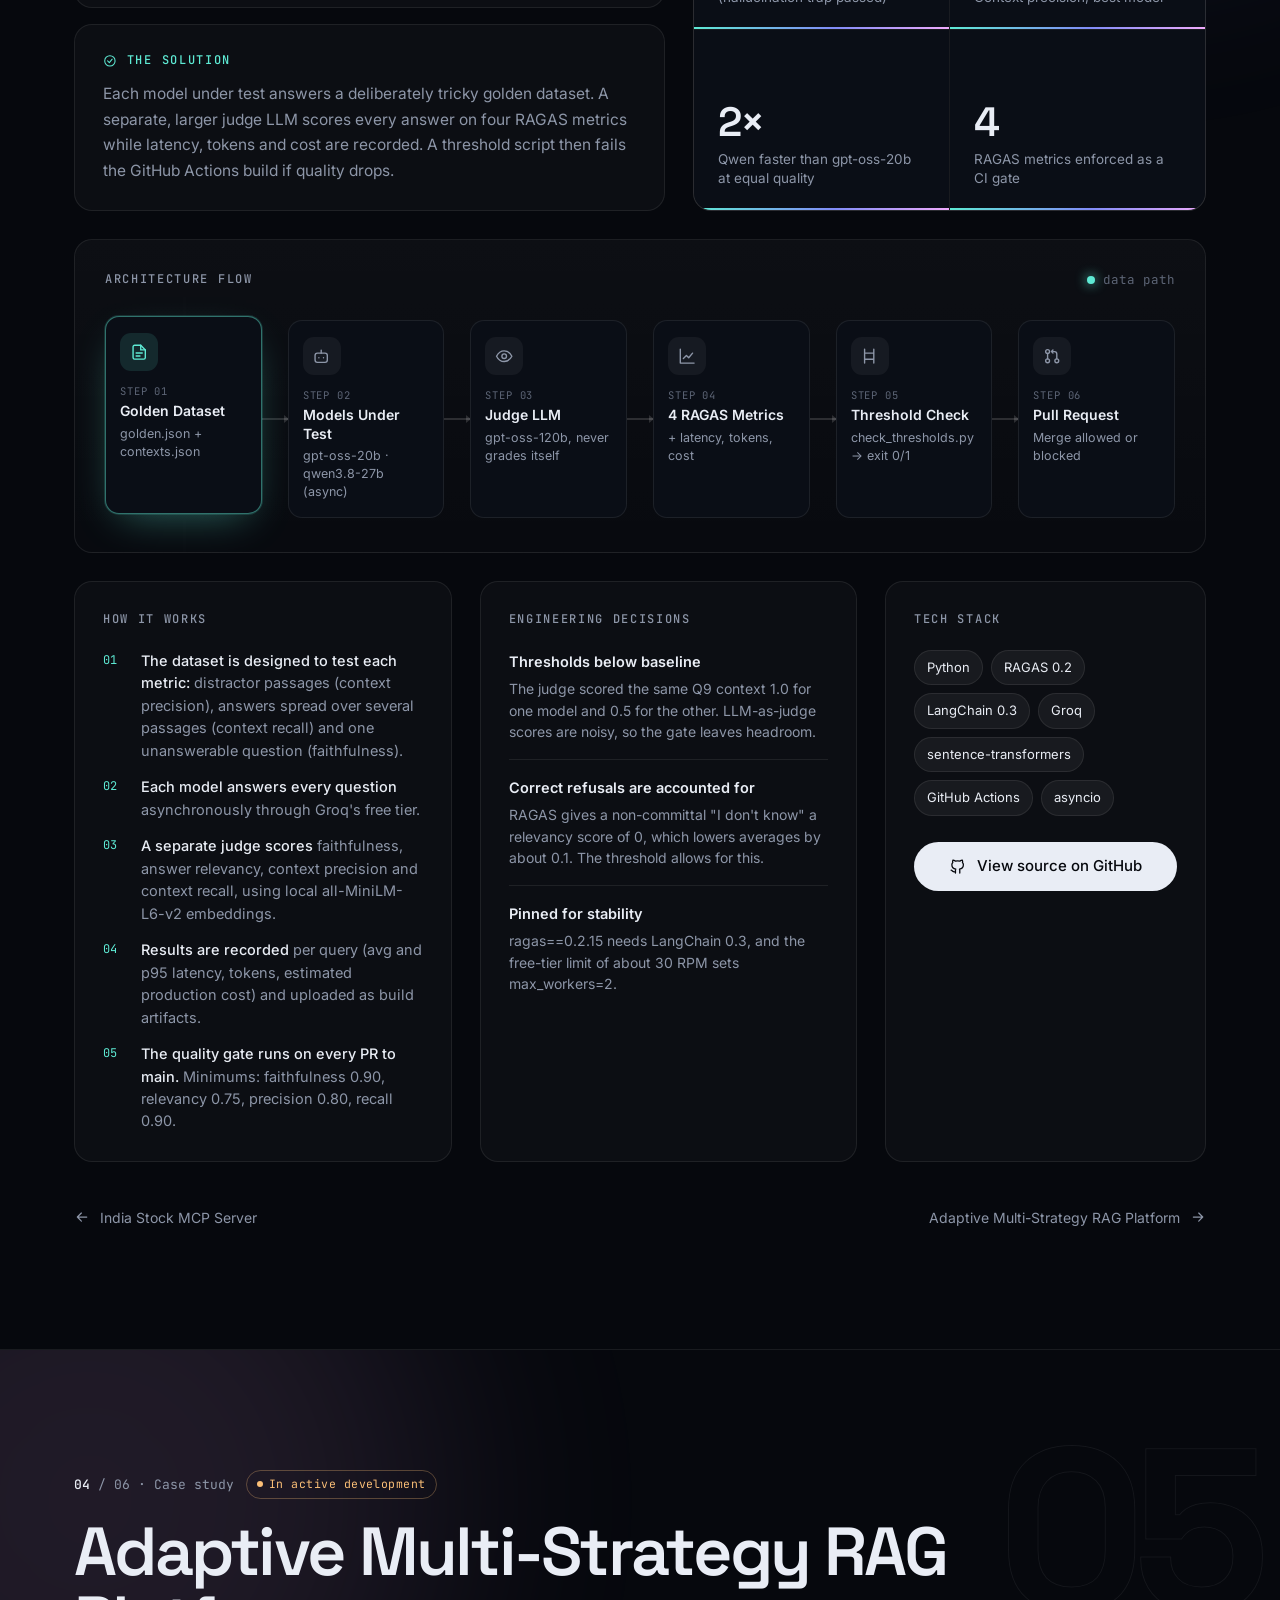
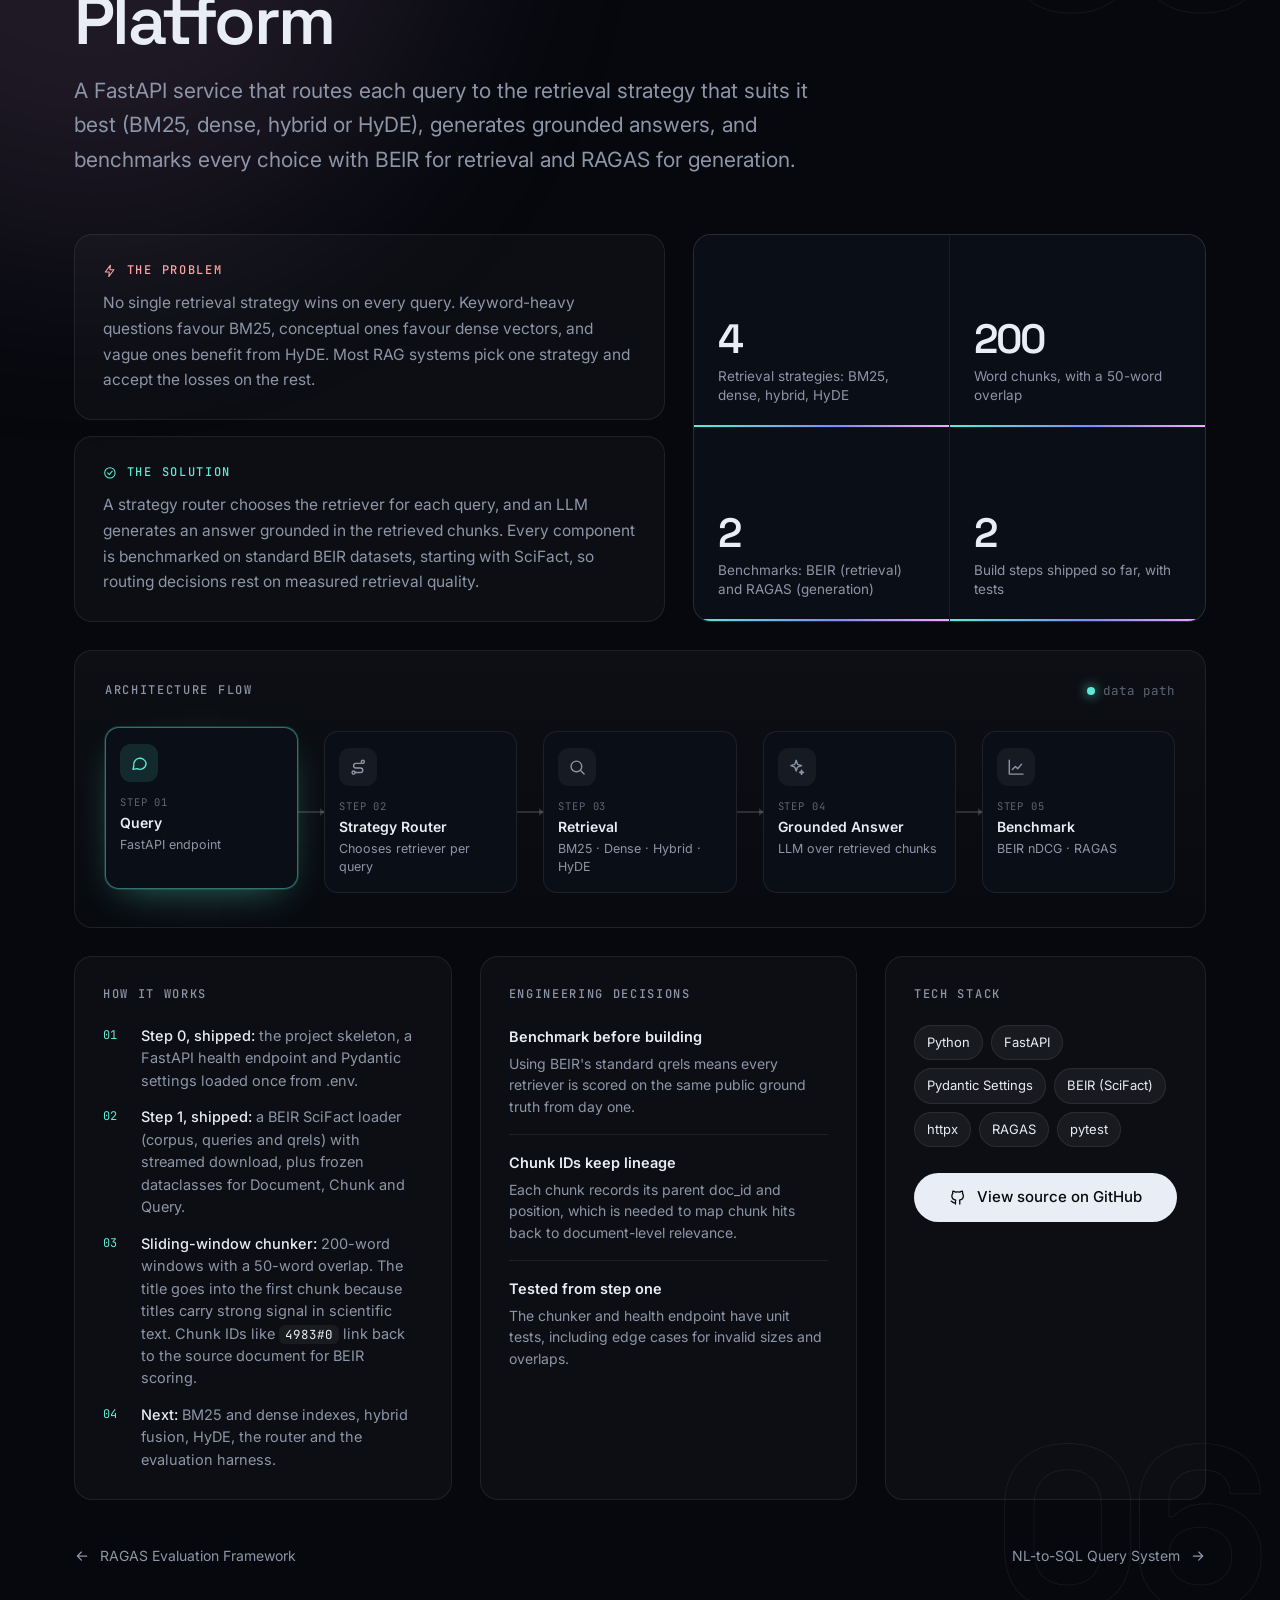
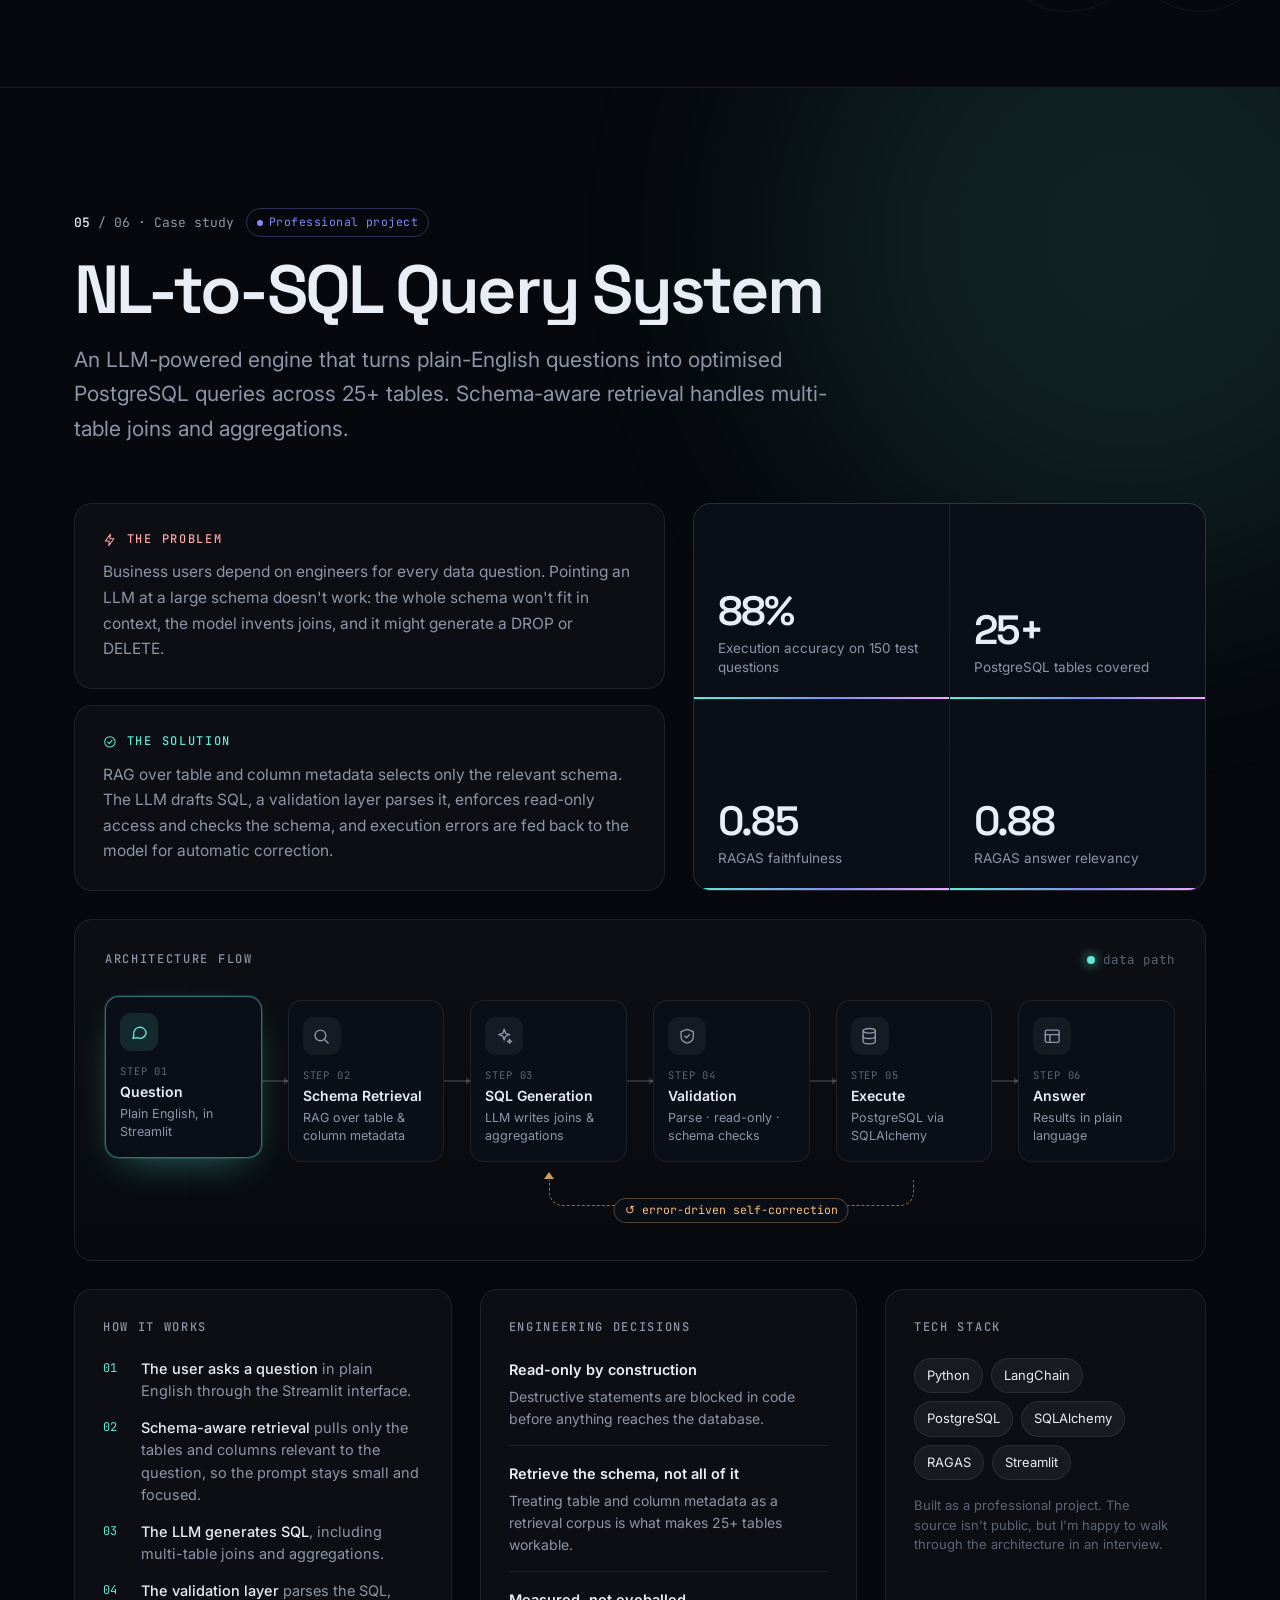
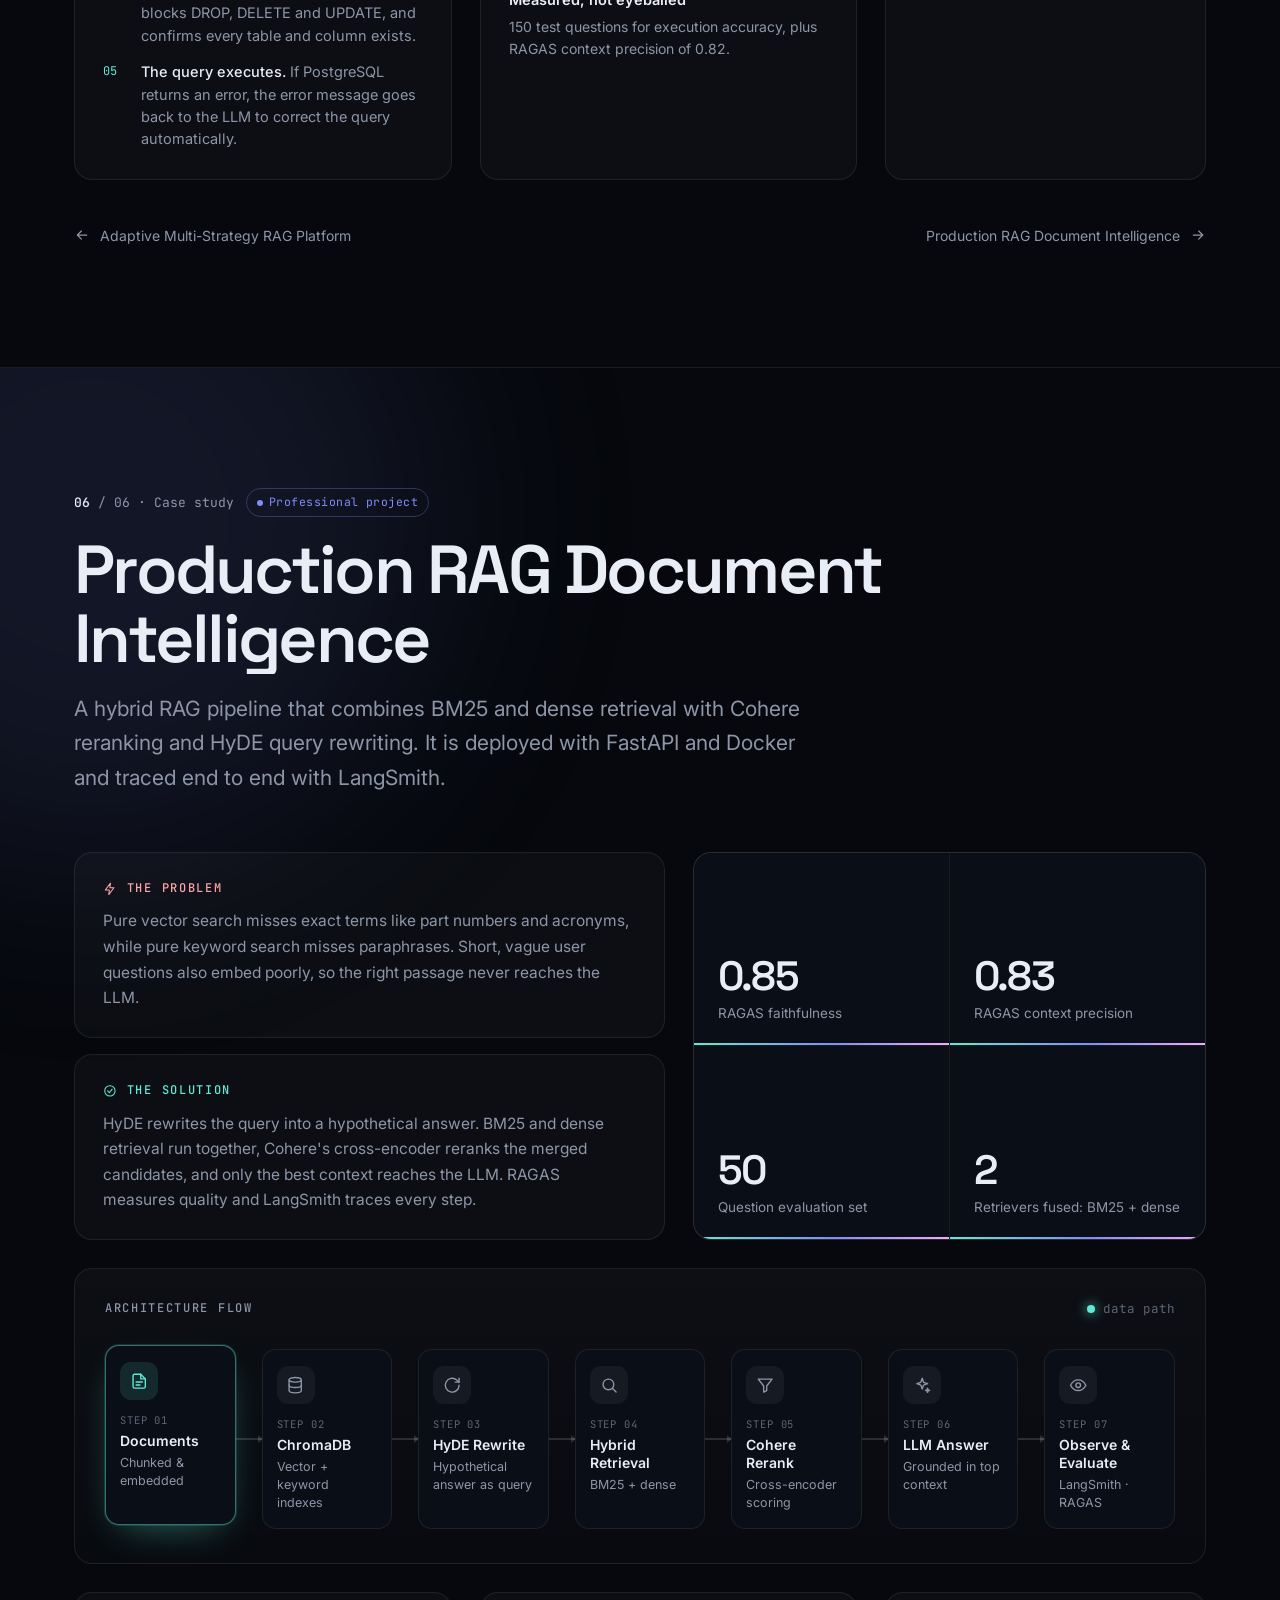
==== commit 96a630cb: "Fix mobile layout and keep the edit button on the owner's devices - Hero stats now use a CSS variabl" ====
--- a/index.html
+++ b/index.html
@@ -24,8 +24,8 @@
   <link rel="preconnect" href="https://fonts.googleapis.com" />
   <link rel="preconnect" href="https://fonts.gstatic.com" crossorigin />
   <link href="https://fonts.googleapis.com/css2?family=Inter:wght@400;500;600&family=JetBrains+Mono:wght@400;500&family=Space+Grotesk:wght@500;600;700&display=swap" rel="stylesheet" />
-  <link rel="stylesheet" href="styles.css?v=4" />
-  <link rel="stylesheet" href="editor.css?v=3" />
+  <link rel="stylesheet" href="styles.css?v=5" />
+  <link rel="stylesheet" href="editor.css?v=5" />
 </head>
 <body class="loading">
 
@@ -167,7 +167,7 @@
   <!-- content.js is always fetched fresh so published edits show up immediately -->
   <script>
     (function () {
-      var files = ["content.js?t=" + Date.now(), "script.js?v=3", "editor.js?v=3"];
+      var files = ["content.js?t=" + Date.now(), "script.js?v=5", "editor.js?v=5"];
       (function next(i) {
         if (i >= files.length) return;
         var s = document.createElement("script");
--- a/styles.css
+++ b/styles.css
@@ -185,7 +185,7 @@
   color: var(--muted); transition: color 0.3s, border-color 0.3s, transform 0.3s var(--ease);
 }
 .social:hover { color: var(--text); border-color: rgba(255,255,255,0.35); transform: translateY(-3px); }
-.hero-stats { display: grid; grid-template-columns: repeat(4, 1fr); gap: 1px; margin-top: 80px; background: var(--line); border: 1px solid var(--line); border-radius: var(--radius); overflow: hidden; }
+.hero-stats { display: grid; grid-template-columns: repeat(var(--cols, 4), 1fr); gap: 1px; margin-top: 80px; background: var(--line); border: 1px solid var(--line); border-radius: var(--radius); overflow: hidden; }
 .hero-stat { background: rgba(8, 11, 17, 0.85); padding: 24px 26px; backdrop-filter: blur(6px); }
 .hero-stat strong { display: block; font-family: var(--display); font-size: 34px; font-weight: 600; letter-spacing: -0.03em; line-height: 1.1; }
 .hero-stat > span { font-size: 13.5px; color: var(--muted); }
--- a/editor.css
+++ b/editor.css
@@ -133,7 +133,39 @@
 .edit-mode .ed-banner { left: auto; right: 18px; transform: none; }
 .ed-open .ed-banner { display: none; }
 
+/* Keep everything inside the panel width (long titles used to stretch it) */
+.ed-body { overflow-x: hidden; }
+.ed-list { grid-template-columns: minmax(0, 1fr); }
+.ed-item, .ed-field, .ed-object, .ed-item-body { min-width: 0; }
+.ed-input { max-width: 100%; }
+
+/* Owner shortcut shown on devices that have used the editor before */
+.ed-owner {
+  position: fixed; left: 18px; bottom: 18px; z-index: 550; display: inline-flex; align-items: center; gap: 7px;
+  padding: 9px 14px; border-radius: 999px; font-size: 13px; font-weight: 500;
+  background: rgba(10,14,22,0.88); border: 1px solid rgba(94,234,212,0.45); color: var(--accent);
+  backdrop-filter: blur(8px); box-shadow: 0 10px 30px -10px rgba(0,0,0,0.7); transition: transform 0.3s var(--ease), background 0.3s;
+}
+.ed-owner:hover { transform: translateY(-2px); background: rgba(94,234,212,0.12); }
+.ed-owner .icon { width: 14px; height: 14px; }
+
 @media (max-width: 640px) {
+  .ed-panel { width: 100vw; border-left: 0; }
+  .ed-head { padding: 12px 14px; }
+  .ed-head strong { font-size: 16px; }
+  .ed-dirty { display: none !important; }
+  .ed-panel.dirty .ed-head strong::after { content: " ●"; color: var(--warm); font-size: 12px; }
+  .ed-body { padding: 14px; }
+  .ed-tabs { padding: 8px 10px; }
+  .ed-foot { padding: 10px 12px 14px; gap: 6px; }
+  .ed-foot > .ed-btn { flex: 1 1 auto; justify-content: center; padding: 10px 8px; }
+  .ed-help { font-size: 11.5px; }
+  .ed-item > summary { padding: 6px 4px 6px 10px; }
+  .ed-tool { width: 32px; height: 32px; }
+  .ed-image { flex-direction: column; }
+  .ed-img-preview { width: 100%; height: 160px; }
+  .ed-img-preview img { object-fit: contain; }
+  .ed-input { font-size: 16px; } /* stops phones zooming in when a field is tapped */
   .ed-chip { top: 76px; right: 16px; }
   .ed-fab { left: 16px; bottom: 16px; }
   .edit-mode .ed-banner { right: 16px; bottom: 76px; }
